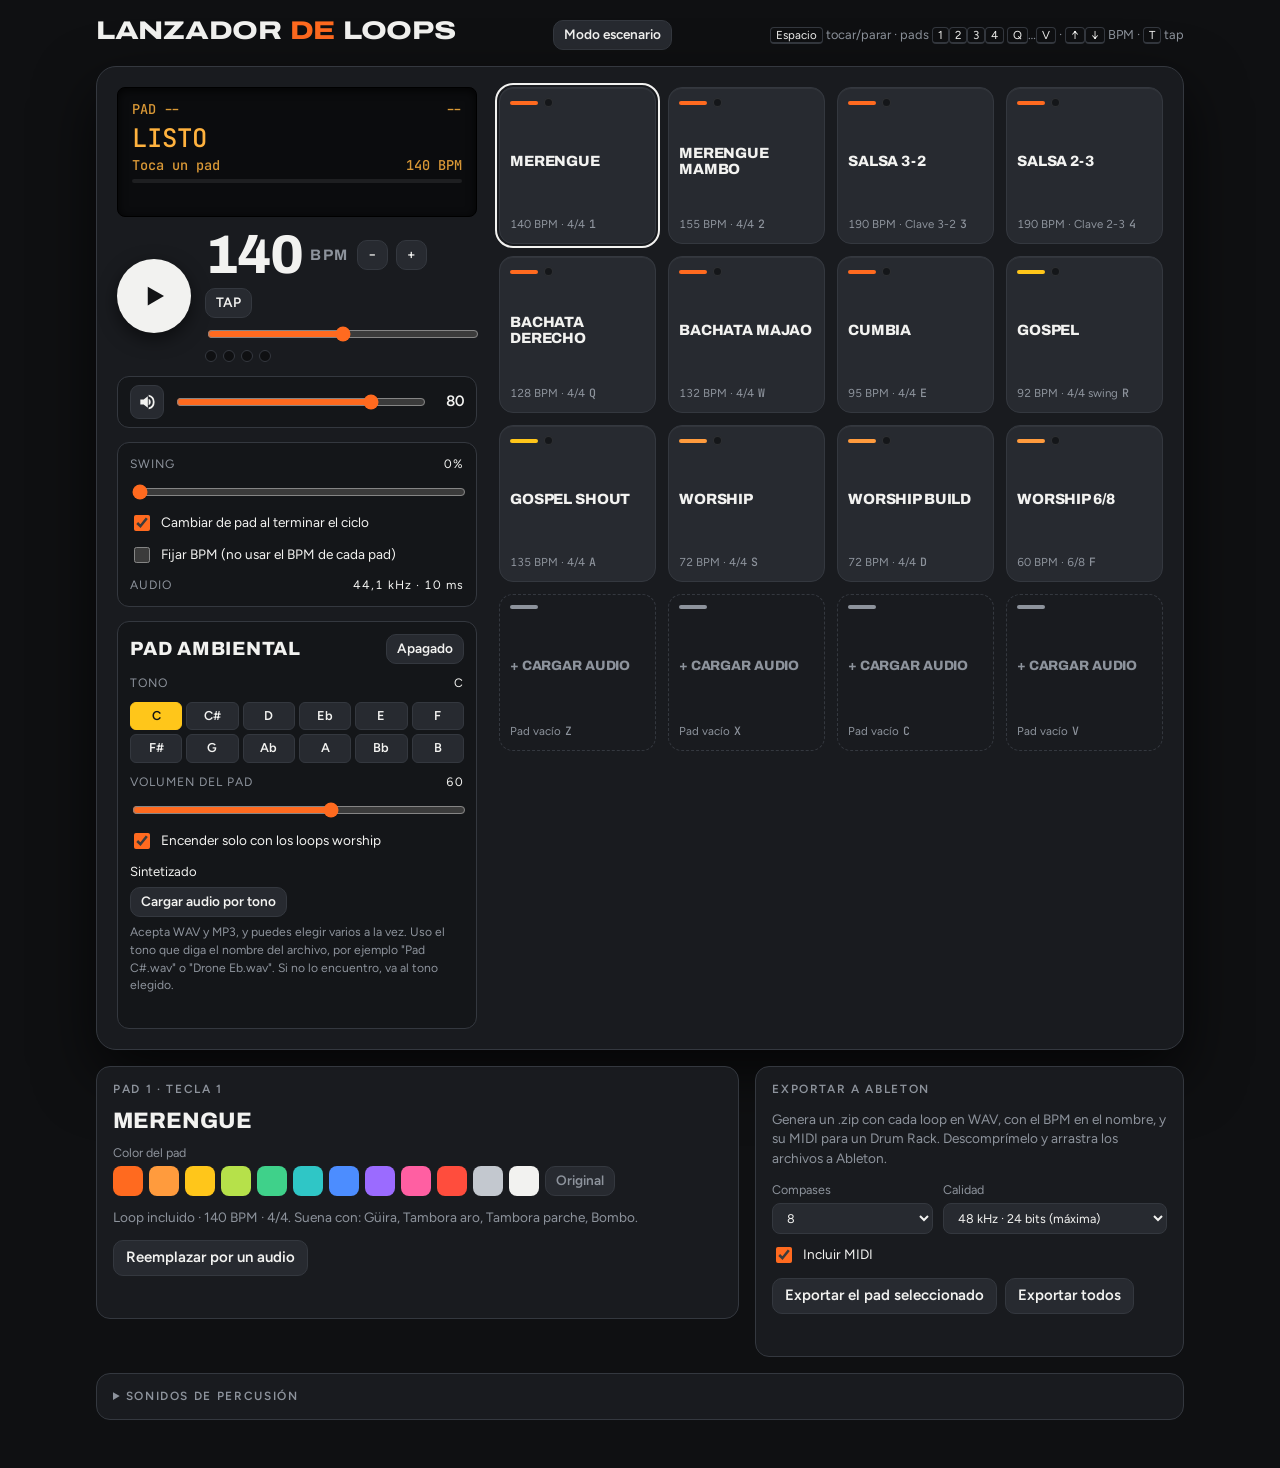
==== index.html @ c4493532 "Publicar: soporte de MP3 Co-Authored-By: Claude Opus 5.5 (1M context) <noreply@anthropic.com> Claude" ====
<!doctype html>
<html lang="es">
<head>
<meta charset="utf-8">
<meta name="viewport" content="width=device-width,initial-scale=1,viewport-fit=cover">
<meta name="theme-color" content="#0f1012">
<meta name="description" content="Lanza loops de percusión en vivo: merengue, salsa, bachata, cumbia, gospel y worship.">
<meta name="apple-mobile-web-app-capable" content="yes">
<meta name="mobile-web-app-capable" content="yes">
<meta name="apple-mobile-web-app-status-bar-style" content="black-translucent">
<meta name="apple-mobile-web-app-title" content="Loops">
<link rel="manifest" href="manifest.webmanifest">
<link rel="icon" href="icons/icon-192.png">
<link rel="apple-touch-icon" href="icons/apple-touch-icon.png">
<style>:root{padding-top:env(safe-area-inset-top,0px);padding-bottom:env(safe-area-inset-bottom,0px)}body{margin:0}img{max-width:100%}[hidden]{display:none!important}</style>
<title>Lanzador de Loops</title>
<link rel="stylesheet" href="fonts/fonts.css">
<style>
/* Layout: un controlador tipo MIDI pad. Izquierda: pantalla, transporte y perillas. Derecha: 4x4 pads. Abajo: edición y sonidos. Tema oscuro deliberado (uso en tarima). */
:root {
  --bg: #0f1012;          /* grafito */
  --body: #191b1f;        /* chasis */
  --body-2: #1f2227;
  --pad: #272a30;
  --line: #34383f;
  --fg: #f2f2f0;
  --muted: #8d939c;
  --lcd: #ffb23e;         /* texto de la pantalla */
  --lcd-bg: #0b0c0e;
  --orange: #ff6a1f;      /* acento principal */
  --yellow: #ffc61a;
  --tropical: var(--orange);
  --gospel: var(--yellow);
  --worship: #ff9b3d;     /* naranja claro, entre ambos */
  --wav: #c3c8cf;         /* gris claro: tus archivos */
  --danger: #ff4d3d;
  --on: #121315;
  --display: "Archivo", "Arial Narrow", system-ui, sans-serif;
  --sans: "Figtree", "Segoe UI", system-ui, sans-serif;
  --mono: "JetBrains Mono", ui-monospace, Menlo, monospace;
  color-scheme: dark;
}
* { box-sizing: border-box; }
html, body { background: var(--bg); color: var(--fg); }
body { font-family: var(--sans); font-size: 15px; line-height: 1.45; }
.wrap { max-width: 1120px; margin: 0 auto; padding-inline: 16px; padding-block: 18px 48px; display: grid; gap: 16px; }
button, input, select { font: inherit; color: inherit; }
button { cursor: pointer; }
:focus-visible { outline: 2px solid var(--fg); outline-offset: 2px; }

header.top { display: flex; align-items: baseline; justify-content: space-between; flex-wrap: wrap; gap: 8px; }
header.top h1 { font-family: var(--display); font-weight: 800; font-stretch: 125%; font-size: 1.6rem; letter-spacing: -.01em; text-transform: uppercase; margin: 0; line-height: 1; }
header.top h1 span { color: var(--orange); }
.hint { color: var(--muted); font-size: .8rem; }
kbd { font-family: var(--sans); font-size: .72rem; border: 1px solid var(--line); border-bottom-width: 2px; border-radius: 4px; padding: 0 5px; color: var(--fg); }

/* Chasis */
.device { display: grid; grid-template-columns: minmax(0, 360px) minmax(0, 1fr); gap: 22px; background: var(--body); border: 1px solid var(--line); border-radius: 20px; padding: 20px; box-shadow: 0 24px 60px #000a; }
.side { display: grid; gap: 14px; align-content: start; min-width: 0; }

.lcd { background: var(--lcd-bg); border: 1px solid #000; border-radius: 8px; padding: 12px 14px; font-family: var(--mono); color: var(--lcd); box-shadow: inset 0 2px 10px #000c; display: grid; gap: 4px; }
.lcd .row { display: flex; justify-content: space-between; gap: 8px; font-size: .85rem; opacity: .85; }
.lcd .big { font-size: 1.6rem; line-height: 1.1; text-transform: uppercase; white-space: nowrap; overflow: hidden; text-overflow: ellipsis; }
.lcd .next { min-height: 1.2em; color: var(--yellow); font-size: .85rem; }
.lcd .bar { height: 4px; background: #ffffff14; border-radius: 2px; overflow: hidden; }
.lcd .bar i { display: block; height: 100%; width: 0; background: var(--lcd); }

.transport { display: grid; grid-template-columns: auto 1fr; gap: 14px; align-items: center; }
.play { width: 74px; height: 74px; border-radius: 50%; border: 0; background: var(--fg); color: var(--on); display: grid; place-items: center; box-shadow: 0 6px 18px #0008; }
.play:active { transform: translateY(2px); box-shadow: 0 2px 0 #0007; }
.play svg { width: 30px; height: 30px; }
.play.on { background: var(--orange); color: var(--on); }
.tempo { display: grid; gap: 6px; min-width: 0; }
.bpm-row { display: flex; align-items: center; gap: 8px; flex-wrap: wrap; }
.bpm-val { font-family: var(--display); font-weight: 800; font-stretch: 100%; letter-spacing: -.03em; font-size: 3.4rem; line-height: .9; font-variant-numeric: tabular-nums; min-width: 2.6ch; }
.bpm-unit { font-family: var(--display); font-weight: 600; font-size: .95rem; color: var(--muted); letter-spacing: .1em; }
.btn { background: var(--pad); border: 1px solid var(--line); border-radius: 10px; padding: 6px 12px; font-weight: 600; min-height: 36px; }
.btn:hover { border-color: var(--muted); }
.btn:active { transform: translateY(1px); box-shadow: none; }
.btn.small { min-height: 30px; padding: 3px 10px; font-size: .85rem; }
.btn.lit { background: var(--fg); color: var(--on); border-color: var(--fg); }
input[type=range] { width: 100%; accent-color: var(--orange); }
.beats { display: flex; gap: 6px; }
.beat { width: 12px; height: 12px; border-radius: 50%; background: #0006; border: 1px solid var(--line); }
.beat.lit { background: var(--lcd); border-color: var(--lcd); }
.beat.lit.one { background: var(--yellow); border-color: var(--yellow); }

.knobs { display: grid; gap: 10px; background: #0003; border: 1px solid var(--line); border-radius: 12px; padding: 12px; }
.knobs .lbl, .knobs label.sl { font-size: .76rem; color: var(--muted); display: flex; justify-content: space-between; gap: 8px; text-transform: uppercase; letter-spacing: .08em; }
.knobs output { color: var(--fg); font-variant-numeric: tabular-nums; text-transform: none; }
.check { display: flex; align-items: center; gap: 8px; font-size: .85rem; }
.check input { accent-color: var(--orange); width: 16px; height: 16px; flex: none; }
.keys { display: grid; grid-template-columns: repeat(6, 1fr); gap: 4px; }
.keys button { background: var(--pad); border: 1px solid var(--line); border-radius: 6px; padding: 4px 0; font-size: .8rem; font-weight: 600; }
.keys button.has { box-shadow: inset 0 -3px 0 var(--orange); }
.amb-src { display: grid; gap: 6px; font-size: .82rem; }
.amb-src .note { margin: 0; color: var(--muted); font-size: .76rem; }
.keys button.sel { background: var(--yellow); color: var(--on); border-color: var(--yellow); }
.amb-head { display: flex; justify-content: space-between; align-items: center; gap: 8px; }
.amb-head .t { font-family: var(--display); font-weight: 800; font-size: 1.2rem; text-transform: uppercase; letter-spacing: .04em; }
#ambBtn.lit { background: var(--worship); border-color: var(--worship); color: var(--on); }

/* Pads */
.padgrid { display: grid; grid-template-columns: repeat(4, minmax(0, 1fr)); gap: 12px; align-content: start; }
.pad { --c: var(--muted); aspect-ratio: 1; max-width: 100%; border-radius: 14px; border: 1px solid var(--line); background: var(--pad); box-shadow: inset 0 1px 0 #ffffff0d; text-align: left; padding: 10px; display: flex; flex-direction: column; justify-content: space-between; position: relative; transition: background .08s, box-shadow .08s; min-width: 0; touch-action: manipulation; user-select: none; -webkit-user-select: none; }
.pad:active { transform: scale(.97); }
.pad { container-type: inline-size; }
.pad .strip { width: 28px; height: 4px; border-radius: 2px; background: var(--c); }
.pad .nm { font-family: var(--display); font-weight: 800; font-stretch: 100%; letter-spacing: -.01em; font-size: clamp(.66rem, 11cqi, 1.2rem); line-height: 1.05; text-transform: uppercase; overflow-wrap: normal; hyphens: none; }
.pad .meta { font-size: .72rem; color: var(--muted); display: flex; justify-content: space-between; gap: 4px; font-variant-numeric: tabular-nums; }
.pad .kb { font-family: var(--mono); }
.pad.tropical { --c: var(--tropical); } .pad.gospel { --c: var(--gospel); } .pad.worship { --c: var(--worship); } .pad.wav { --c: var(--wav); }
.pad.empty { background: transparent; border: 1px dashed var(--line); box-shadow: none; }
.pad.empty .nm { color: var(--muted); font-size: clamp(.62rem, 10cqi, .95rem); }
.pad.sel { outline: 2px solid var(--fg); outline-offset: 2px; }
.pad .top { display: flex; justify-content: space-between; align-items: center; gap: 6px; }
.pad .led { width: 9px; height: 9px; border-radius: 50%; background: #0007; box-shadow: inset 0 0 0 1px #ffffff1a; flex: none; }
.pad.active { background: radial-gradient(120% 120% at 30% 20%, color-mix(in srgb, var(--c) 70%, #fff) 0%, var(--c) 55%);
  border-color: color-mix(in srgb, var(--c) 60%, #fff); color: var(--on);
  box-shadow: 0 0 0 2px var(--c), 0 0 26px 4px color-mix(in srgb, var(--c) 85%, transparent), 0 0 70px 14px color-mix(in srgb, var(--c) 45%, transparent);
  z-index: 1; }
.pad.active .led { width: auto; height: auto; padding: 1px 6px; border-radius: 6px; background: var(--on); box-shadow: none; color: #fff; font-family: var(--mono); font-size: .62rem; letter-spacing: .08em; }
.pad.active .led::before { content: "ON"; }
.pad.active.hit { filter: brightness(1.18); box-shadow: 0 0 0 3px #fff8, 0 0 34px 8px var(--c), 0 0 90px 22px color-mix(in srgb, var(--c) 55%, transparent); }
.padgrid.playing .pad:not(.active):not(.empty) { filter: saturate(.6) brightness(.78); }
.volume { display: grid; grid-template-columns: auto 1fr 3ch; gap: 10px; align-items: center; background: #0003; border: 1px solid var(--line); border-radius: 12px; padding: 8px 12px; }
.volume output { font-variant-numeric: tabular-nums; text-align: right; color: var(--fg); font-weight: 600; }
.vol-ico { width: 34px; height: 34px; border-radius: 9px; border: 1px solid var(--line); background: var(--pad); display: grid; place-items: center; padding: 0; }
.vol-ico svg { width: 20px; height: 20px; }
.vol-ico.muted { background: var(--danger); border-color: var(--danger); color: var(--on); }
.pad.active .meta { color: #0009; }
.pad.active .strip { background: var(--on); opacity: .5; }
@media (prefers-reduced-motion: reduce) { .pad.active.hit { filter: none; } }
.pad.queued { animation: q .4s steps(2) infinite; }
@keyframes q { 50% { background: color-mix(in srgb, var(--c) 45%, var(--pad)); } }
@media (prefers-reduced-motion: reduce) { .pad.queued { animation: none; background: color-mix(in srgb, var(--c) 45%, var(--pad)); } }
.legend { display: flex; gap: 14px; flex-wrap: wrap; font-size: .76rem; color: var(--muted); grid-column: 1 / -1; }
.legend i { display: inline-block; width: 9px; height: 9px; border-radius: 2px; margin-right: 6px; vertical-align: 0; }

/* Paneles inferiores */
.lower { display: grid; grid-template-columns: minmax(0, 1.5fr) minmax(0, 1fr); gap: 16px; align-items: start; }
.panel { background: var(--body); border: 1px solid var(--line); border-radius: 14px; padding: 14px 16px; display: grid; gap: 12px; min-width: 0; }
.panel h2 { font-size: .74rem; text-transform: uppercase; letter-spacing: .14em; color: var(--muted); margin: 0; font-weight: 600; }
.panel h3 { font-family: var(--display); font-weight: 800; font-size: 1.4rem; text-transform: uppercase; margin: 0; line-height: 1; }
.panel p { margin: 0; color: var(--muted); font-size: .85rem; max-width: 62ch; }
.row-btns { display: flex; gap: 8px; flex-wrap: wrap; align-items: center; }
.field { display: grid; gap: 4px; font-size: .78rem; color: var(--muted); }
.field input { background: var(--pad); border: 1px solid var(--line); border-radius: 8px; padding: 6px 10px; width: 100%; color: var(--fg); }
.fields { display: grid; grid-template-columns: 2fr 1fr; gap: 10px; }
.scroll { overflow-x: auto; }
table.grid { border-collapse: separate; border-spacing: 3px; }
table.grid th { font-weight: 500; font-size: .8rem; text-align: left; padding-right: 10px; white-space: nowrap; color: var(--muted); position: sticky; left: 0; background: var(--body); z-index: 1; }
table.grid td { padding: 0; }
.cell { width: 24px; height: 24px; border-radius: 5px; background: var(--pad); border: 1px solid transparent; display: block; padding: 0; }
.cell.b1 { background: #30343a; }
.cell.x { background: var(--c, var(--tropical)); opacity: .55; }
.cell.X { background: var(--c, var(--tropical)); }
td.ph .cell { border-color: var(--fg); }
.kit { display: grid; gap: 6px; }
.kit-row { display: grid; grid-template-columns: minmax(0, 1fr) auto; gap: 8px; align-items: center; padding: 6px 0; border-bottom: 1px solid #ffffff0d; }
.kit-row .n { font-weight: 600; font-size: .9rem; }
.kit-row .s { font-size: .76rem; color: var(--muted); overflow: hidden; text-overflow: ellipsis; white-space: nowrap; }
.kit-row .s.loaded { color: var(--wav); }
.field select { background: var(--pad); border: 1px solid var(--line); border-radius: 8px; padding: 6px 10px; width: 100%; color: var(--fg); }
.kitbox { grid-column: 1 / -1; }
.kitbox summary { cursor: pointer; font-size: .74rem; text-transform: uppercase; letter-spacing: .14em; color: var(--muted); font-weight: 600; }
.kitbox[open] summary { margin-bottom: 4px; }
body.stage .lower, body.stage .settings, body.stage .hint { display: none; }
body.stage .pad.empty { visibility: hidden; }
#stageBtn.lit { background: var(--orange); border-color: var(--orange); color: var(--on); }
.swatches { display: flex; flex-wrap: wrap; gap: 6px; align-items: center; }
.sw { width: 30px; height: 30px; border-radius: 8px; border: 2px solid transparent; background: var(--s); padding: 0; }
.sw.on { border-color: var(--fg); box-shadow: 0 0 0 2px var(--bg) inset; }
.msg { font-size: .82rem; color: var(--wav); min-height: 1.2em; }
.msg.err { color: var(--danger); }

@media (max-width: 860px) {
  .device { grid-template-columns: 1fr; padding: 14px; }
  .side { display: contents; }
  .lcd { order: 1; } .transport { order: 2; } .padgrid { order: 3; } .volume { order: 4; } .knobs { order: 5; }
  .lower { grid-template-columns: 1fr; }
}
@media (max-width: 480px) {
  .hint { display: none; }
  .padgrid { gap: 8px; }
  .pad { padding: 7px; border-radius: 10px; }
  .pad .meta .kb, .pad .meta .mt { display: none; }
  .fields { grid-template-columns: 1fr; }
}
</style>
</head>
<body>
<div class="wrap">
  <header class="top">
    <h1>Lanzador <span>de</span> Loops</h1>
    <button class="btn small" id="stageBtn">Modo escenario</button>
    <div class="hint"><kbd>Espacio</kbd> tocar/parar · pads <kbd>1</kbd><kbd>2</kbd><kbd>3</kbd><kbd>4</kbd> <kbd>Q</kbd>…<kbd>V</kbd> · <kbd>↑</kbd><kbd>↓</kbd> BPM · <kbd>T</kbd> tap</div>
  </header>

  <section class="device" aria-label="Controlador">
    <div class="side">
      <div class="lcd" aria-live="polite">
        <div class="row"><span id="lcdPad">PAD --</span><span id="lcdMeter">--</span></div>
        <div class="big" id="lcdName">Listo</div>
        <div class="row"><span id="lcdPos">Toca un pad</span><span id="lcdBpm">--- BPM</span></div>
        <div class="bar"><i id="lcdBar"></i></div>
        <div class="next" id="lcdNext"></div>
      </div>

      <div class="transport">
        <button class="play" id="play" aria-label="Tocar"><svg id="playIcon" viewBox="0 0 24 24" fill="currentColor"><path d="M7 4.5v15l13-7.5z"/></svg></button>
        <div class="tempo">
          <div class="bpm-row">
            <div class="bpm-val" id="bpmVal">140</div>
            <div class="bpm-unit">BPM</div>
            <button class="btn small" id="bpmDown" aria-label="Bajar BPM">−</button>
            <button class="btn small" id="bpmUp" aria-label="Subir BPM">+</button>
            <button class="btn small" id="tap">TAP</button>
          </div>
          <input type="range" id="bpm" min="40" max="240" value="140" aria-label="BPM">
          <div class="beats" id="beats"></div>
        </div>
      </div>

      <div class="volume">
        <button class="vol-ico" id="mute" aria-label="Silenciar"><svg viewBox="0 0 24 24" fill="currentColor"><path id="muteIcon" d="M4 9v6h4l5 4V5L8 9H4zm12.5 3a4.5 4.5 0 0 0-2.5-4v8a4.5 4.5 0 0 0 2.5-4zM14 3.2v2.1a7 7 0 0 1 0 13.4v2.1a9 9 0 0 0 0-17.6z"/></svg></button>
        <input type="range" id="vol" min="0" max="100" value="80" aria-label="Volumen general">
        <output id="volOut">80</output>
      </div>

      <div class="knobs settings">
        <label class="sl" for="swing"><span>Swing</span><output id="swingOut">0%</output></label>
        <input type="range" id="swing" min="50" max="75" value="50">
        <label class="check"><input type="checkbox" id="quantize" checked> Cambiar de pad al terminar el ciclo</label>
        <label class="check"><input type="checkbox" id="lockBpm"> Fijar BPM (no usar el BPM de cada pad)</label>
        <div class="lbl"><span>Audio</span><output id="audioInfo">--</output></div>
      </div>

      <div class="knobs">
        <div class="amb-head"><span class="t">Pad ambiental</span><button class="btn small" id="ambBtn">Apagado</button></div>
        <div class="lbl"><span>Tono</span><output id="keyOut">C</output></div>
        <div class="keys" id="keys"></div>
        <label class="sl" for="ambVol"><span>Volumen del pad</span><output id="ambVolOut">60</output></label>
        <input type="range" id="ambVol" min="0" max="100" value="60">
        <label class="check"><input type="checkbox" id="ambAuto" checked> Encender solo con los loops worship</label>
        <div class="amb-src settings"><span id="ambSrc">Sintetizado</span>
          <div class="row-btns"><button class="btn small" id="ambLoad">Cargar audio por tono</button><button class="btn small" id="ambClear" hidden>Quitar audio de este tono</button></div>
          <p class="note">Acepta WAV y MP3, y puedes elegir varios a la vez. Uso el tono que diga el nombre del archivo, por ejemplo "Pad C#.wav" o "Drone Eb.wav". Si no lo encuentro, va al tono elegido.</p>
          <div class="msg" id="ambMsg"></div></div>
      </div>
    </div>

    <div class="padgrid" id="pads">
    </div>
  </section>

  <section class="lower">
    <div class="panel" id="editPanel" aria-live="polite"></div>
    <div class="panel">
      <h2>Exportar a Ableton</h2>
      <p>Genera un .zip con cada loop en WAV, con el BPM en el nombre, y su MIDI para un Drum Rack. Descomprímelo y arrastra los archivos a Ableton.</p>
      <div class="fields" style="grid-template-columns: 1fr 1.4fr">
        <label class="field">Compases<select id="xBars"><option>4</option><option selected>8</option><option>16</option></select></label>
        <label class="field">Calidad<select id="xQuality"><option value="hi">48 kHz · 24 bits (máxima)</option><option value="cd">44,1 kHz · 16 bits (CD)</option></select></label>
        <label class="check"><input type="checkbox" id="xMidi" checked> Incluir MIDI</label>
      </div>
      <div class="row-btns"><button class="btn" id="xOne">Exportar el pad seleccionado</button><button class="btn" id="xAll">Exportar todos</button></div>
      <div class="msg" id="xMsg"></div>
    </div>
    <details class="panel kitbox">
      <summary>Sonidos de percusión</summary>
      <p>Cambia cualquier instrumento sintetizado por tu propio golpe en WAV o MP3. Los loops lo usan al instante y conservan el tempo sin cambiar el tono.</p>
      <div class="kit" id="kit"></div>
    </details>
  </section>
  <input type="file" id="padFile" accept=".wav,.mp3,audio/wav,audio/x-wav,audio/mpeg,audio/mp3,audio/*" hidden>
  <input type="file" id="ambFile" accept=".wav,.mp3,audio/wav,audio/x-wav,audio/mpeg,audio/mp3,audio/*" multiple hidden>
  <input type="file" id="kitFile" accept=".wav,.mp3,audio/wav,audio/x-wav,audio/mpeg,audio/mp3,audio/*" hidden>
</div>

<script>
(() => {
// Notación de patrones: '.' silencio, 'x' golpe suave, 'X' golpe fuerte (en güira/guacharaca 'X' es raspado largo).
// div = pasos por pulso (4 = semicorcheas, 2 = corcheas, 3 = corcheas en 6/8).
const BUILTIN = [
  { name:'Merengue', fam:'tropical', bpm:140, div:4, meter:'4/4',
    tracks:{ guira:'X.xxX.xxX.xxX.xx', tamboraRim:'x.xx..x.x.xx..x.', tamboraLow:'......X.......XX', kick:'X...x...X...x...' } },
  { name:'Merengue Mambo', fam:'tropical', bpm:155, div:4, meter:'4/4',
    tracks:{ guira:'X.xxX.xxX.xxXxxx', campana:'X.x.X.x.X.x.X.x.', tamboraRim:'x.xxx.x.x.xxx.x.', tamboraLow:'..X...X...X...XX', kick:'X...X...X...X...' } },
  { name:'Salsa 3-2', fam:'tropical', bpm:190, div:2, meter:'Clave 3-2',
    tracks:{ clave:'X..X..X...X.X...', campana:'X.x.X.x.X.x.X.x.', congaHeel:'x...x...x...x...', congaSlap:'..X.......X.....', congaOpen:'......XX......XX' } },
  { name:'Salsa 2-3', fam:'tropical', bpm:190, div:2, meter:'Clave 2-3',
    tracks:{ clave:'..X.X...X..X..X.', campana:'X.x.X.x.X.x.X.x.', congaHeel:'x...x...x...x...', congaSlap:'..X.......X.....', congaOpen:'......XX......XX' } },
  { name:'Bachata Derecho', fam:'tropical', bpm:128, div:4, meter:'4/4',
    tracks:{ guira:'X.x.X.x.X.xxX.x.', bongoHi:'X.x.x.x.X.x.x.x.', bongoLo:'......x.......x.', congaOpen:'............X...' } },
  { name:'Bachata Majao', fam:'tropical', bpm:132, div:4, meter:'4/4',
    tracks:{ guira:'X.xxX.xxX.xxX.xx', bongoHi:'X.xxx.x.X.xxx.x.', bongoLo:'..x...x...x...x.', congaOpen:'......X.....X.X.', kick:'X.......X.......' } },
  { name:'Cumbia', fam:'tropical', bpm:95, div:4, meter:'4/4',
    tracks:{ guiro:'X.xxX.xxX.xxX.xx', congaOpen:'..X...X...X...X.', congaSlap:'....X.......X...', rim:'....X.......X...', kick:'X.......X.......' } },
  { name:'Gospel', fam:'gospel', bpm:92, div:4, meter:'4/4 swing', swing:58,
    tracks:{ kick:'X......X.X......', snare:'....X..x....X..x', hat:'XxxxXxxxXxxxXx.x', hatOpen:'..............x.' } },
  { name:'Gospel Shout', fam:'gospel', bpm:135, div:4, meter:'4/4',
    tracks:{ kick:'X...X...X...X...', snare:'..X...X...X...X.', hat:'XxxxXxxxXxxxXxxx', hatOpen:'..............X.' } },
  { name:'Worship', fam:'worship', bpm:72, div:4, meter:'4/4', amb:true,
    tracks:{ kick:'X.........X.....', snare:'....X.......X...', hat:'x.x.x.x.x.x.x.x.' } },
  { name:'Worship Build', fam:'worship', bpm:72, div:4, meter:'4/4', amb:true,
    tracks:{ kick:'X...X...X...X...', snare:'....X.......X...', hat:'XxxxXxxxXxxxXxxx', tom:'..........x.x.X.' } },
  { name:'Worship 6/8', fam:'worship', bpm:60, div:3, meter:'6/8', amb:true,
    tracks:{ kick:'X....xX.....', snare:'...X.....X..', hat:'XxxXxxXxxXxx' } },
  null, null, null, null,
];
const PAD_KEYS = ['1','2','3','4','Q','W','E','R','A','S','D','F','Z','X','C','V'];
const KEY_NAMES = ['C','C#','D','Eb','E','F','F#','G','Ab','A','Bb','B'];
const LABELS = { kick:'Bombo', snare:'Redoblante', hat:'Hi-hat', hatOpen:'Hi-hat abierto', tom:'Tom de piso', clave:'Clave', campana:'Campana',
  congaOpen:'Conga abierta', congaSlap:'Conga slap', congaHeel:'Conga talón', bongoHi:'Bongó agudo', bongoLo:'Bongó grave',
  tamboraLow:'Tambora parche', tamboraRim:'Tambora aro', guira:'Güira', guiro:'Guacharaca', rim:'Timbal' };
const clone = o => JSON.parse(JSON.stringify(o));

// ---------- Estado ----------
const pads = BUILTIN.map(p => p && clone(p));
const st = { bpm:140, key:0, swing:50, quantize:true, lockBpm:false, vol:80, ambVol:60, ambAuto:true, sel:0, stage:false, colors:{}, quality:'hi' };
const LS = 'lanzador.v2';
try {
  const s = JSON.parse(localStorage.getItem(LS) || '{}');
  for (const k of ['key','quantize','lockBpm','vol','ambVol','ambAuto','sel','stage','colors','quality']) if (k in s) st[k] = s[k];
  if (s.edits) for (const [i, tr] of Object.entries(s.edits)) if (pads[i] && !pads[i].wav) pads[i].tracks = tr;
} catch (e) {}
function save(){
  try {
    const edits = {};
    pads.forEach((p, i) => { if (p && !p.wav && BUILTIN[i] && JSON.stringify(p.tracks) !== JSON.stringify(BUILTIN[i].tracks)) edits[i] = p.tracks; });
    localStorage.setItem(LS, JSON.stringify({ key:st.key, quantize:st.quantize, lockBpm:st.lockBpm, vol:st.vol, ambVol:st.ambVol, ambAuto:st.ambAuto, sel:st.sel, stage:st.stage, colors:st.colors, quality:st.quality, edits }));
  } catch (e) {}
}

// ---------- WAV guardados (IndexedDB, solo en este navegador) ----------
const idb = {
  db: null,
  open(){ return new Promise((res) => { try { const r = indexedDB.open('lanzador-wav', 1);
    r.onupgradeneeded = () => r.result.createObjectStore('f');
    r.onsuccess = () => { this.db = r.result; res(true); }; r.onerror = () => res(false); } catch (e) { res(false); } }); },
  tx(mode){ return this.db.transaction('f', mode).objectStore('f'); },
  put(k, v){ return new Promise(res => { try { const q = this.tx('readwrite').put(v, k); q.onsuccess = () => res(true); q.onerror = () => res(false); } catch (e) { res(false); } }); },
  del(k){ return new Promise(res => { try { const q = this.tx('readwrite').delete(k); q.onsuccess = q.onerror = () => res(); } catch (e) { res(); } }); },
  all(){ return new Promise(res => { try { const out = []; const q = this.tx('readonly').openCursor();
    q.onsuccess = () => { const c = q.result; if (c) { out.push([c.key, c.value]); c.continue(); } else res(out); }; q.onerror = () => res(out); } catch (e) { res([]); } }); },
};

// ---------- Audio ----------
// Frecuencia nativa del dispositivo (sin remuestreo) y limitador transparente solo como protección contra saturación.
let ctx = new (window.AudioContext || window.webkitAudioContext)({ latencyHint: 'interactive' });
const comp = ctx.createDynamicsCompressor();
comp.threshold.value = -1; comp.knee.value = 0; comp.ratio.value = 20; comp.attack.value = .002; comp.release.value = .15;
const master = ctx.createGain(); master.connect(comp); comp.connect(ctx.destination);
let buses = { perc: ctx.createGain(), wav: ctx.createGain(), amb: ctx.createGain() };
for (const b of Object.values(buses)) b.connect(master);
const noiseBuf = ctx.createBuffer(1, ctx.sampleRate, ctx.sampleRate);
{ const d = noiseBuf.getChannelData(0); for (let i = 0; i < d.length; i++) d[i] = Math.random() * 2 - 1; }
const kit = {};   // muestras WAV por instrumento: { name: { buffer, file } }

function gainEnv(t, v, decay, attack = .002){
  const g = ctx.createGain();
  g.gain.setValueAtTime(.0001, t);
  g.gain.exponentialRampToValueAtTime(Math.max(v, .0002), t + attack);
  g.gain.exponentialRampToValueAtTime(.0001, t + attack + decay);
  return g;
}
function tone(t, v, f0, f1, decay, type = 'sine', glide = .03){
  const o = ctx.createOscillator(); o.type = type;
  o.frequency.setValueAtTime(f0, t);
  if (f1 !== f0) o.frequency.exponentialRampToValueAtTime(f1, t + glide);
  const g = gainEnv(t, v, decay); o.connect(g); g.connect(buses.perc);
  o.start(t); o.stop(t + decay + .05);
}
function noise(t, v, ftype, freq, q, decay, attack = .002){
  const s = ctx.createBufferSource(); s.buffer = noiseBuf; s.playbackRate.value = .9 + Math.random() * .2;
  const f = ctx.createBiquadFilter(); f.type = ftype; f.frequency.value = freq; f.Q.value = q;
  const g = gainEnv(t, v, decay, attack); s.connect(f); f.connect(g); g.connect(buses.perc);
  s.start(t, Math.random() * .5); s.stop(t + attack + decay + .05);
}
const DRUMS = {
  kick:(t,v)=>tone(t, v*1.1, 150, 45, .38, 'sine', .12),
  snare:(t,v)=>{ noise(t, v*.55, 'highpass', 1300, .7, .17); tone(t, v*.45, 200, 170, .09, 'triangle'); },
  hat:(t,v)=>noise(t, v*.28, 'highpass', 7500, .8, .045),
  hatOpen:(t,v)=>noise(t, v*.24, 'highpass', 7000, .8, .3),
  tom:(t,v)=>tone(t, v*.8, 130, 85, .4, 'sine', .15),
  clave:(t,v)=>{ tone(t, v*.55, 2500, 2450, .055); tone(t, v*.2, 1250, 1240, .03); },
  campana:(t,v)=>{
    const f = ctx.createBiquadFilter(); f.type = 'bandpass'; f.frequency.value = 1100; f.Q.value = 1.2;
    const g = gainEnv(t, v*.32, .28); f.connect(g); g.connect(buses.perc);
    for (const hz of [562, 845]) { const o = ctx.createOscillator(); o.type = 'square'; o.frequency.value = hz; o.connect(f); o.start(t); o.stop(t + .35); }
  },
  congaOpen:(t,v)=>tone(t, v*.7, 380, 315, .3),
  congaHeel:(t,v)=>tone(t, v*.35, 230, 210, .07),
  congaSlap:(t,v)=>{ noise(t, v*.5, 'bandpass', 1900, 1.2, .06); tone(t, v*.35, 450, 400, .045); },
  bongoHi:(t,v)=>tone(t, v*.5, 820, 720, .1),
  bongoLo:(t,v)=>tone(t, v*.55, 540, 470, .15),
  tamboraLow:(t,v)=>tone(t, v*.85, 150, 95, .28, 'sine', .05),
  tamboraRim:(t,v)=>{ noise(t, v*.5, 'bandpass', 3400, 2, .03); tone(t, v*.25, 950, 900, .025, 'triangle'); },
  rim:(t,v)=>{ noise(t, v*.45, 'bandpass', 2600, 2, .04); tone(t, v*.3, 1700, 1650, .025); },
  guira:(t,v,long)=>noise(t, v*(long ? .32 : .22), 'bandpass', 6800, .9, long ? .13 : .035, long ? .02 : .002),
  guiro:(t,v,long)=>{ const n = long ? 7 : 3; for (let i = 0; i < n; i++) noise(t + i*.011, v*.3, 'bandpass', 3600, 2.5, .009); },
};
function hit(name, t, v, long){
  const s = kit[name];
  if (!s) return DRUMS[name](t, v, long);
  const src = ctx.createBufferSource(); src.buffer = s.buffer;
  const g = ctx.createGain(); g.gain.value = v; src.connect(g); g.connect(buses.perc); src.start(t, s.ls || 0);
}

// Pad ambiental: drone en el tono (raíz, quinta, octava, novena) con filtro que respira.
let amb = null, ambOn = false, ambAutoOn = false;
const ambWav = {};   // tono (0-11) -> { buffer, file }: drones propios exportados desde Ableton
function ambStart(){
  const t = ctx.currentTime, root = 48 + st.key, w = ambWav[st.key];
  if (w) {   // WAV propio: en loop, sin seguir el BPM y con entrada suave
    const out = ctx.createGain(); out.gain.setValueAtTime(.0001, t); out.gain.linearRampToValueAtTime(.9, t + 2.5);
    const src = ctx.createBufferSource(); src.buffer = w.buffer; src.loop = true; src.loopStart = w.ls || 0; src.loopEnd = w.le ?? w.buffer.duration;
    src.connect(out); out.connect(buses.amb); src.start(t, w.ls || 0);
    amb = { out, oscs: [src] };
    return;
  }
  const out = ctx.createGain(); out.gain.setValueAtTime(.0001, t); out.gain.linearRampToValueAtTime(.16, t + 2.5);
  const f = ctx.createBiquadFilter(); f.type = 'lowpass'; f.frequency.value = 900; f.Q.value = .6;
  const lfo = ctx.createOscillator(); lfo.frequency.value = .07; const lg = ctx.createGain(); lg.gain.value = 350;
  lfo.connect(lg); lg.connect(f.frequency); lfo.start(t);
  f.connect(out); out.connect(buses.amb);
  const oscs = [lfo];
  for (const [semi, lvl] of [[0,1],[7,.7],[12,.8],[19,.45],[26,.3]]) {
    for (const det of [-8, 8]) {
      const o = ctx.createOscillator(); o.type = 'sawtooth'; o.frequency.value = 440 * Math.pow(2, (root + semi - 69) / 12); o.detune.value = det;
      const g = ctx.createGain(); g.gain.value = lvl * .5; o.connect(g); g.connect(f); o.start(t); oscs.push(o);
    }
  }
  amb = { out, oscs };
}
function ambStop(){
  if (!amb) return;
  const t = ctx.currentTime, a = amb; amb = null;
  a.out.gain.cancelScheduledValues(t); a.out.gain.setValueAtTime(a.out.gain.value, t); a.out.gain.linearRampToValueAtTime(.0001, t + 3);
  a.oscs.forEach(o => o.stop(t + 3.1));
}
function setAmb(on, auto = false){
  ambOn = on; ambAutoOn = on && auto;
  if (on && !amb) { ctx.resume(); ambStart(); }
  if (!on) ambStop();
  renderAmb();
}
let muted = false;
let pulseBeat = -1;
function pulse(beat){   // destello del pad encendido en cada tiempo
  if (beat === pulseBeat) return; pulseBeat = beat;
  const el = document.querySelector('.pad.active'); if (!el) return;
  el.classList.add('hit'); setTimeout(() => el.classList.remove('hit'), 110);
}
function applyLevels(){
  master.gain.value = muted ? 0 : Math.pow(st.vol / 100, 1.5) * .9;
  buses.amb.gain.value = Math.pow(st.ambVol / 100, 1.5);
}

// ---------- Secuenciador ----------
let playing = false, cur = null, pending = null, timer = null;
let nextTime = 0, step = 0, bar = 0;               // patrón
let wsrc = null, wT0 = 0, wPos0 = 0, wRate = 1, switchAt = null;   // loop WAV
const vq = [];  // cola visual de pasos
const lenOf = p => Object.values(p.tracks)[0].length;

function wavRateFor(p){ return p.follow === false ? 1 : st.bpm / p.bpm; }
function wavPos(t){ return wPos0 + (t - wT0) * wRate; }
function wavBoundary(){
  const now = ctx.currentTime, d = loopLen(pads[cur]);
  let rem = (d - (wavPos(now) % d)) / wRate;
  if (rem < .04) rem += d / wRate;
  return now + rem;
}
function stopWav(t){ if (wsrc) { try { wsrc.stop(t); } catch (e) {} wsrc = null; } }

function beginPad(i, t){
  cur = i; const p = pads[i];
  if (!st.lockBpm && p.follow !== false) setBpm(p.bpm, true);
  st.swing = p.wav ? 50 : (p.swing || 50); $('swing').value = st.swing; showSwing();
  if (p.wav) {
    wsrc = ctx.createBufferSource(); wsrc.buffer = p.buffer; wsrc.loop = true; wsrc.loopStart = p.ls || 0; wsrc.loopEnd = p.le ?? p.buffer.duration;
    wRate = wavRateFor(p); wsrc.playbackRate.value = wRate;
    wsrc.connect(buses.wav); wsrc.start(t, p.ls || 0); wT0 = t; wPos0 = 0; switchAt = null;
  } else { nextTime = t; step = 0; bar = 0; }
  if (st.ambAuto) {
    if (p.amb && !ambOn) setAmb(true, true);
    else if (!p.amb && ambAutoOn) setAmb(false);
  }
  vq.length = 0;
  renderPads(); renderLcd(); renderBeats();
}
function scheduler(){
  const horizon = ctx.currentTime + .12;
  let guard = 0;
  while (playing && guard++ < 64) {
    const p = pads[cur];
    if (p.wav) {
      if (pending !== null && switchAt === null) switchAt = wavBoundary();
      if (switchAt !== null && switchAt < horizon) {
        const t = switchAt, n = pending; switchAt = null; pending = null; stopWav(t); beginPad(n, t); continue;
      }
      return;
    }
    if (nextTime >= horizon) return;
    const sd = 60 / st.bpm / p.div;
    const off = (p.div === 2 || p.div === 4) && step % 2 ? (st.swing - 50) / 50 * sd : 0;
    for (const [name, pat] of Object.entries(p.tracks)) {
      const c = pat[step]; if (c === 'x' || c === 'X') hit(name, nextTime + off, c === 'X' ? 1 : .55, c === 'X');
    }
    vq.push({ step, bar, time: nextTime + off, pad: cur });
    nextTime += sd; step++;
    if (step >= lenOf(p)) {
      step = 0; bar++;
      if (pending !== null) { const n = pending; pending = null; beginPad(n, nextTime); }
    }
  }
}
let wakeLock = null;
async function start(i){
  await ctx.resume();
  playing = true; pending = null;
  timer = setInterval(scheduler, 25);
  beginPad(i, ctx.currentTime + .05); scheduler();
  try { wakeLock = await navigator.wakeLock?.request('screen'); } catch (e) {}
  renderTransport();
}
function stop(){
  playing = false; clearInterval(timer); timer = null;
  stopWav(ctx.currentTime); pending = null; switchAt = null; cur = null; vq.length = 0;
  if (ambAutoOn) setAmb(false);
  try { wakeLock?.release(); } catch (e) {} wakeLock = null;
  renderPads(); renderLcd(); renderTransport(); setPlayhead(-1); $('lcdBar').style.width = '0';
  document.querySelectorAll('.beat').forEach(b => b.classList.remove('lit'));
}
function pressPad(i){
  const p = pads[i];
  st.sel = i; save();
  if (!p && st.stage) return;
  if (!p) { renderPads(); renderEdit(); loadTarget = { kind:'pad', i }; $('padFile').click(); return; }
  if (!playing) { start(i); renderEdit(); return; }
  if (i === cur) { if (pending !== null) { pending = null; switchAt = null; renderPads(); renderLcd(); } else stop(); renderEdit(); return; }
  if (st.quantize) { pending = i; switchAt = null; }
  else {
    const t = ctx.currentTime + .03;
    if (pads[cur].wav) stopWav(t);
    beginPad(i, t);
  }
  renderPads(); renderLcd(); renderEdit();
}

// ---------- Interfaz ----------
const $ = id => document.getElementById(id);
const esc = s => String(s).replace(/[&<>"]/g, c => ({ '&':'&amp;', '<':'&lt;', '>':'&gt;', '"':'&quot;' }[c]));
function setBpm(v, quiet){
  st.bpm = Math.max(40, Math.min(240, Math.round(v)));
  $('bpm').value = st.bpm; $('bpmVal').textContent = st.bpm; $('lcdBpm').textContent = st.bpm + ' BPM';
  if (playing && cur !== null && pads[cur].wav && wsrc) {
    const now = ctx.currentTime; wPos0 = wavPos(now); wT0 = now; wRate = wavRateFor(pads[cur]);
    wsrc.playbackRate.setValueAtTime(wRate, now); switchAt = null;
  }
  if (!quiet) save();
}
function showSwing(){ $('swingOut').textContent = Math.round((st.swing - 50) * 4) + '%'; }
function renderTransport(){
  $('play').classList.toggle('on', playing);
  $('play').setAttribute('aria-label', playing ? 'Parar' : 'Tocar');
  $('playIcon').innerHTML = playing ? '<rect x="6" y="6" width="12" height="12" rx="1.5"/>' : '<path d="M7 4.5v15l13-7.5z"/>';
}
function padMeta(p){ return p.wav ? (p.follow === false ? 'Audio · libre' : `Audio · ${p.bpm} BPM`) : `${p.bpm} BPM<span class="mt"> · ${esc(p.meter)}</span>`; }
function renderPads(){
  const g = $('pads');
  g.innerHTML = pads.map((p, i) => {
    const cls = ['pad', p ? (p.wav ? 'wav' : p.fam) : 'empty', i === cur ? 'active' : '', i === pending ? 'queued' : '', i === st.sel ? 'sel' : ''].join(' ');
    const col = p && st.colors[i] ? ` style="--c:${st.colors[i]}"` : '';
    return `<button class="${cls}"${col} data-i="${i}" aria-label="Pad ${i + 1}: ${p ? esc(p.name) : 'vacío'}">
      <span class="top"><span class="strip"></span>${p ? '<span class="led"></span>' : ''}</span>
      <span class="nm">${p ? esc(p.name) : '+ Cargar audio'}</span>
      <span class="meta"><span>${p ? padMeta(p) : 'Pad vacío'}</span><span class="kb">${PAD_KEYS[i]}</span></span></button>`;
  }).join('');
  g.classList.toggle('playing', playing && cur !== null);
}
function renderLcd(){
  const p = cur !== null ? pads[cur] : null;
  $('lcdPad').textContent = p ? `PAD ${String(cur + 1).padStart(2, '0')}` : 'PAD --';
  $('lcdName').textContent = p ? p.name : 'Listo';
  $('lcdMeter').textContent = p ? (p.wav ? 'AUDIO' : p.meter) : '--';
  $('lcdNext').textContent = pending !== null ? `Siguiente: ${pads[pending].name}` : '';
  if (!p) $('lcdPos').textContent = 'Toca un pad';
  $('lcdBpm').textContent = st.bpm + ' BPM';
}
function renderBeats(){
  const p = cur !== null ? pads[cur] : pads[st.sel];
  const n = p && !p.wav ? lenOf(p) / p.div : 4;
  $('beats').innerHTML = Array.from({ length: n }, (_, i) => `<span class="beat${i === 0 ? ' one' : ''}"></span>`).join('');
}
function renderAmb(){
  $('ambBtn').textContent = ambOn ? 'Encendido' : 'Apagado';
  $('ambBtn').classList.toggle('lit', ambOn);
  $('keys').innerHTML = KEY_NAMES.map((k, i) => `<button class="${i === st.key ? 'sel' : ''}${ambWav[i] ? ' has' : ''}" data-k="${i}">${k}</button>`).join('');
  $('keyOut').textContent = KEY_NAMES[st.key];
  const n = Object.keys(ambWav).length, w = ambWav[st.key];
  $('ambSrc').textContent = w ? `Tu audio: ${w.file}` : n ? `Sintetizado en ${KEY_NAMES[st.key]} · tienes audio en ${n} tonos` : 'Sintetizado';
  $('ambClear').hidden = !w;
}
let phCells = [];
const SWATCHES = [['Naranja','#ff6a1f'],['Ámbar','#ff9b3d'],['Amarillo','#ffc61a'],['Lima','#b6e14a'],['Verde','#3fd18a'],['Turquesa','#2fc6c6'],
  ['Azul','#4c8dff'],['Violeta','#9b6bff'],['Rosa','#ff5fa2'],['Rojo','#ff4d3d'],['Gris','#c3c8cf'],['Blanco','#f2f2f0']];
function colorPicker(i){
  const cur = st.colors[i];
  return `<div class="field">Color del pad<div class="swatches">${SWATCHES.map(([n, c]) =>
    `<button class="sw${cur === c ? ' on' : ''}" data-color="${c}" style="--s:${c}" aria-label="${n}" title="${n}"></button>`).join('')}
    <button class="btn small" data-color="" ${cur ? '' : 'disabled'}>Original</button></div></div>`;
}
function renderEdit(){
  const i = st.sel, p = pads[i], el = $('editPanel');
  const head = `<h2>Pad ${i + 1} · tecla ${PAD_KEYS[i]}</h2>`;
  if (!p) {
    el.innerHTML = head + `<h3>Pad vacío</h3><p>Carga un loop en WAV o MP3 para lanzarlo desde este pad. Calculo su BPM por la duración y luego puedes corregirlo.</p>
      <div class="row-btns"><button class="btn" data-act="load">Cargar audio</button></div><div class="msg" id="msg"></div>`;
    return;
  }
  if (p.wav) {
    el.innerHTML = head + `<h3>${esc(p.name)}</h3>
      <div class="fields"><label class="field">Nombre<input id="wName" value="${esc(p.name)}" maxlength="24"></label>
      <label class="field">BPM original<input id="wBpm" type="number" min="40" max="240" value="${p.bpm}"></label></div>
      ${colorPicker(i)}
      <label class="check"><input type="checkbox" id="wFollow"${p.follow === false ? '' : ' checked'}> Seguir el BPM (apágalo para drones y texturas)</label>
      <p>Archivo: ${esc(p.file)} · ${p.buffer.duration.toFixed(2)} s. ${p.follow === false ? 'Suena siempre a su velocidad y tono originales.' : 'Al subir o bajar el BPM, este audio también sube o baja de tono.'}</p>
      <div class="row-btns"><button class="btn" data-act="load">Reemplazar audio</button><button class="btn" data-act="unload">${BUILTIN[i] ? 'Volver al loop original' : 'Vaciar pad'}</button></div><div class="msg" id="msg"></div>`;
    return;
  }
  el.innerHTML = head + `<h3>${esc(p.name)}</h3>
    ${colorPicker(i)}
    <p>Loop incluido · ${p.bpm} BPM · ${esc(p.meter)}. Suena con: ${Object.keys(p.tracks).map(k => LABELS[k] + (kit[k] ? ' (tu audio)' : '')).join(', ')}.</p>
    <div class="row-btns"><button class="btn" data-act="load">Reemplazar por un audio</button></div><div class="msg" id="msg"></div>`;
}
function renderKit(){
  $('kit').innerHTML = Object.entries(LABELS).map(([k, l]) => `<div class="kit-row">
    <div style="min-width:0"><div class="n">${l}</div><div class="s${kit[k] ? ' loaded' : ''}">${kit[k] ? esc(kit[k].file) : 'Sintetizado'}</div></div>
    <div class="row-btns"><button class="btn small" data-kit="${k}" data-act="try">Probar</button><button class="btn small" data-kit="${k}" data-act="load">Cargar</button>${kit[k] ? `<button class="btn small" data-kit="${k}" data-act="clear" aria-label="Quitar WAV de ${l}">×</button>` : ''}</div></div>`).join('');
}
function setPlayhead(s){
  phCells.forEach(td => td.classList.remove('ph')); phCells = [];
  if (s >= 0 && cur === st.sel && $('grid')) { phCells = [...$('grid').querySelectorAll(`td[data-s="${s}"]`)]; phCells.forEach(td => td.classList.add('ph')); }
}
function frame(){
  if (playing && cur !== null) {
    const p = pads[cur], now = ctx.currentTime;
    if (p.wav) {
      const d = loopLen(p), pos = Math.max(0, wavPos(now));
      $('lcdBar').style.width = ((pos % d) / d * 100).toFixed(1) + '%';
      $('lcdPos').textContent = `Vuelta ${Math.floor(pos / d) + 1}`;
      pulse(Math.floor(pos / (60 / p.bpm)));
    } else {
      let last = null;
      while (vq.length && vq[0].time <= now) last = vq.shift();
      if (last && last.pad === cur) {
        const len = lenOf(p), beat = Math.floor(last.step / p.div), bpb = p.div === 3 ? 2 : 4;
        $('lcdBar').style.width = ((last.step + 1) / len * 100).toFixed(1) + '%';
        $('lcdPos').textContent = `Compás ${last.bar * (len / p.div / bpb) + Math.floor(beat / bpb) + 1} · Tiempo ${beat % bpb + 1}`;
        document.querySelectorAll('.beat').forEach((b, j) => b.classList.toggle('lit', j === beat));
        setPlayhead(last.step);
        pulse(last.bar * 1000 + beat);
      }
    }
  }
  requestAnimationFrame(frame);
}

// ---------- Carga de WAV ----------
let loadTarget = null;
function msg(text, err){ const m = $('msg'); if (m) { m.textContent = text; m.classList.toggle('err', !!err); } }
function guessBpm(dur){
  let best = null;
  for (const beats of [2, 4, 8, 12, 16, 24, 32, 64]) {
    const b = 60 * beats / dur;
    if (b >= 60 && b <= 200 && (!best || Math.abs(b - 110) < Math.abs(best - 110))) best = b;
  }
  return Math.round(best || 120);
}
async function decode(bytes){ return await ctx.decodeAudioData(bytes.slice(0)); }
// Un MP3 puede traer relleno en silencio digital al inicio y al final; lo recorto para que el loop no tenga hueco.
function trimRegion(buffer, file){
  const len = buffer.length, sr = buffer.sampleRate;
  if (/\.wav$/i.test(file || '')) return { ls: 0, le: buffer.duration };
  const max = Math.round(sr * .08), th = 1e-6, peak = k => { let m = 0; for (let c = 0; c < buffer.numberOfChannels; c++) m = Math.max(m, Math.abs(buffer.getChannelData(c)[k])); return m; };
  let a = 0; while (a < max && peak(a) < th) a++;
  let b = len - 1; while (len - 1 - b < max && b > a && peak(b) < th) b--;
  return { ls: a / sr, le: (b + 1) / sr };
}
const loopLen = o => (o.le ?? o.buffer.duration) - (o.ls || 0);
async function onFile(file, target){
  if (!file) return;
  try {
    const bytes = await file.arrayBuffer();
    const buffer = await decode(bytes);
    const base = file.name.replace(/\.[^.]+$/, '').slice(0, 24);
    if (target.kind === 'pad') {
      const i = target.i, wasCur = cur === i && playing;
      if (wasCur) stop();
      const r = trimRegion(buffer, file.name);
      pads[i] = { wav:true, name: base || 'Mi loop', bpm: guessBpm(r.le - r.ls), buffer, ...r, bytes, file: file.name };
      await idb.put('pad:' + i, { name: pads[i].name, bpm: pads[i].bpm, file: file.name, bytes });
      st.sel = i; renderPads(); renderEdit();
      msg(`Cargado. Calculé ${pads[i].bpm} BPM por la duración; corrígelo si no coincide.`);
    } else {
      kit[target.name] = { buffer, ...trimRegion(buffer, file.name), file: file.name };
      await idb.put('kit:' + target.name, { file: file.name, bytes });
      renderKit(); renderEdit(); hit(target.name, ctx.currentTime + .01, 1, true);
    }
  } catch (e) { msg('No pude leer ese archivo. Prueba con un WAV o un MP3.', true); }
}
const NOTE_BASE = { C:0, D:2, E:4, F:5, G:7, A:9, B:11 };
function keyFromName(name){   // "Pad C#.wav", "Drone_Eb", "Textura (F#m)" -> 0..11
  const base = name.replace(/\.[^.]+$/, '');
  const re = /(?:^|[\s_\-(\[])([A-G])(#|b|♯|♭)?(?:m|min|maj|major|minor)?(?=$|[\s_\-)\].])/g;
  let m, k = null;
  while ((m = re.exec(base))) k = (NOTE_BASE[m[1]] + (m[2] === '#' || m[2] === '♯' ? 1 : m[2] === 'b' || m[2] === '♭' ? -1 : 0) + 12) % 12;
  return k;
}
function ambMsg(t, err){ $('ambMsg').textContent = t; $('ambMsg').classList.toggle('err', !!err); }
async function loadAmbFiles(files){
  const done = [];
  for (const f of files) {
    try {
      const bytes = await f.arrayBuffer(), buffer = await decode(bytes);
      const k = keyFromName(f.name) ?? st.key;
      ambWav[k] = { buffer, ...trimRegion(buffer, f.name), file: f.name };
      await idb.put('amb:' + k, { file: f.name, bytes });
      done.push(KEY_NAMES[k]);
    } catch (e) { ambMsg(`No pude leer ${f.name}.`, true); }
  }
  if (done.length) ambMsg(`Cargado en: ${done.join(', ')}.`);
  if (ambOn) { ambStop(); ambStart(); }
  renderAmb();
}
async function restoreSaved(){
  if (!await idb.open()) return;
  for (const [key, v] of await idb.all()) {
    try {
      const buffer = await decode(v.bytes);
      const [kind, id] = key.split(':');
      if (kind === 'pad') pads[+id] = { wav:true, name: v.name, bpm: v.bpm, follow: v.follow !== false, buffer, ...trimRegion(buffer, v.file), bytes: v.bytes, file: v.file };
      if (kind === 'kit') kit[id] = { buffer, ...trimRegion(buffer, v.file), file: v.file };
      if (kind === 'amb') ambWav[+id] = { buffer, ...trimRegion(buffer, v.file), file: v.file };
    } catch (e) {}
  }
  renderPads(); renderEdit(); renderKit(); renderAmb();
}

// ---------- Eventos ----------
$('play').onclick = () => playing ? stop() : pressPad(pads[st.sel] ? st.sel : 0);
$('bpm').oninput = e => setBpm(+e.target.value);
$('bpmDown').onclick = () => setBpm(st.bpm - 1);
$('bpmUp').onclick = () => setBpm(st.bpm + 1);
let taps = [];
function tap(){
  const now = performance.now(); taps = taps.filter(t => now - t < 2500); taps.push(now);
  if (taps.length >= 2) { const iv = []; for (let i = 1; i < taps.length; i++) iv.push(taps[i] - taps[i - 1]); const l = iv.slice(-4); setBpm(60000 / (l.reduce((a, b) => a + b) / l.length)); }
}
$('tap').onclick = tap;
// Los pads con loop responden al apretar (menos latencia); los vacíos y el teclado usan click, que abre el selector de archivos.
$('pads').addEventListener('pointerdown', e => { const b = e.target.closest('.pad'); if (b && e.button === 0 && pads[+b.dataset.i]) { e.preventDefault(); pressPad(+b.dataset.i); } });
$('pads').addEventListener('click', e => { const b = e.target.closest('.pad'); if (b && (!pads[+b.dataset.i] || e.detail === 0)) pressPad(+b.dataset.i); });
// iOS solo desbloquea el audio al soltar el dedo.
for (const ev of ['touchend', 'click']) document.addEventListener(ev, () => { if (ctx.state !== 'running') ctx.resume(); }, { passive: true });
$('mute').onclick = () => {
  muted = !muted; applyLevels();
  $('mute').classList.toggle('muted', muted);
  $('mute').setAttribute('aria-label', muted ? 'Activar sonido' : 'Silenciar');
};
$('vol').oninput = e => { st.vol = +e.target.value; $('volOut').textContent = st.vol; applyLevels(); save(); };
$('swing').oninput = e => { st.swing = +e.target.value; showSwing(); };
$('quantize').onchange = e => { st.quantize = e.target.checked; save(); };
$('lockBpm').onchange = e => { st.lockBpm = e.target.checked; save(); };
$('ambBtn').onclick = () => setAmb(!ambOn);
$('keys').onclick = e => { const b = e.target.closest('button'); if (!b) return; st.key = +b.dataset.k; save(); if (ambOn) { ambStop(); ambStart(); } renderAmb(); };
$('ambLoad').onclick = () => $('ambFile').click();
$('ambFile').onchange = e => { const fs = [...e.target.files]; e.target.value = ''; loadAmbFiles(fs); };
$('ambClear').onclick = async () => { delete ambWav[st.key]; await idb.del('amb:' + st.key); if (ambOn) { ambStop(); ambStart(); } ambMsg(''); renderAmb(); };
$('ambVol').oninput = e => { st.ambVol = +e.target.value; $('ambVolOut').textContent = st.ambVol; applyLevels(); save(); };
$('ambAuto').onchange = e => { st.ambAuto = e.target.checked; save(); };
$('padFile').onchange = e => { const f = e.target.files[0]; e.target.value = ''; if (loadTarget) onFile(f, loadTarget); };
$('kitFile').onchange = e => { const f = e.target.files[0]; e.target.value = ''; if (loadTarget) onFile(f, loadTarget); };
$('editPanel').addEventListener('click', async e => {
  const cell = e.target.closest('button.cell');
  const i = st.sel, p = pads[i];
  const sw = e.target.closest('[data-color]');
  if (sw) { if (sw.dataset.color) st.colors[i] = sw.dataset.color; else delete st.colors[i]; save(); renderPads(); renderEdit(); return; }
  if (cell) {
    const t = cell.dataset.t, s = +cell.dataset.s, nxt = { '.':'x', 'x':'X', 'X':'.' }[p.tracks[t][s]];
    p.tracks[t] = p.tracks[t].slice(0, s) + nxt + p.tracks[t].slice(s + 1);
    cell.className = 'cell' + (nxt !== '.' ? ' ' + nxt : (s % p.div === 0 ? ' b1' : ''));
    if (nxt !== '.') { ctx.resume(); hit(t, ctx.currentTime + .01, nxt === 'X' ? 1 : .55, nxt === 'X'); }
    save(); return;
  }
  const act = e.target.closest('[data-act]')?.dataset.act;
  if (act === 'load') { loadTarget = { kind:'pad', i }; $('padFile').click(); }
  if (act === 'reset') { p.tracks = clone(BUILTIN[i].tracks); save(); renderEdit(); }
  if (act === 'unload') {
    if (cur === i && playing) stop();
    pads[i] = BUILTIN[i] ? clone(BUILTIN[i]) : null; await idb.del('pad:' + i);
    renderPads(); renderEdit();
  }
});
$('editPanel').addEventListener('change', async e => {
  const i = st.sel, p = pads[i]; if (!p || !p.wav) return;
  if (e.target.id === 'wName') p.name = e.target.value.trim().slice(0, 24) || p.name;
  if (e.target.id === 'wFollow') {
    p.follow = e.target.checked;
    if (cur === i && wsrc) { const now = ctx.currentTime; wPos0 = wavPos(now); wT0 = now; wRate = wavRateFor(p); wsrc.playbackRate.setValueAtTime(wRate, now); switchAt = null; }
    renderEdit();
  }
  if (e.target.id === 'wBpm') { const b = +e.target.value; if (b >= 40 && b <= 240) p.bpm = Math.round(b); if (cur === i) setBpm(st.lockBpm ? st.bpm : p.bpm); }
  const rec = { name: p.name, bpm: p.bpm, file: p.file, follow: p.follow !== false };
  const all = await idb.all(); const old = all.find(([k]) => k === 'pad:' + i);
  if (old) await idb.put('pad:' + i, { ...old[1], ...rec });
  renderPads(); renderLcd();
});
$('kit').addEventListener('click', async e => {
  const b = e.target.closest('[data-kit]'); if (!b) return;
  const k = b.dataset.kit, act = b.dataset.act;
  if (act === 'try') { await ctx.resume(); hit(k, ctx.currentTime + .01, 1, true); }
  if (act === 'load') { loadTarget = { kind:'kit', name:k }; $('kitFile').click(); }
  if (act === 'clear') { delete kit[k]; await idb.del('kit:' + k); renderKit(); renderEdit(); }
});
document.addEventListener('keydown', e => {
  if (e.target.matches('input:not([type=range]):not([type=checkbox]), textarea')) return;
  if (e.repeat) return;
  const k = e.key.toUpperCase(), idx = PAD_KEYS.indexOf(k);
  if (e.code === 'Space') { e.preventDefault(); playing ? stop() : pressPad(pads[st.sel] ? st.sel : 0); }
  else if (idx >= 0 && !e.metaKey && !e.ctrlKey && !e.altKey) { e.preventDefault(); pressPad(idx); }
  else if (e.code === 'ArrowUp') { e.preventDefault(); setBpm(st.bpm + (e.shiftKey ? 5 : 1)); }
  else if (e.code === 'ArrowDown') { e.preventDefault(); setBpm(st.bpm - (e.shiftKey ? 5 : 1)); }
  else if (k === 'T') tap();
});

// ---------- Exportar a Ableton ----------
const GM = { kick:36, snare:38, hat:42, hatOpen:46, tom:41, clave:75, campana:56, congaOpen:63, congaSlap:62, congaHeel:64,
  bongoHi:60, bongoLo:61, tamboraLow:43, tamboraRim:37, guira:69, guiro:73, rim:65 };
const quarterBpm = (p, bpm) => p.div === 3 ? bpm * 1.5 : bpm;   // Ableton cuenta el tempo en negras
const safeName = n => n.replace(/[\\/:*?"<>|]/g, '-').trim();
function encodeWav(chs, sr, bits){   // PCM 16 o 24 bits; a 16 bits se aplica dither TPDF
  const bps = bits / 8, n = chs[0].length, block = 2 * bps, buf = new ArrayBuffer(44 + n * block), v = new DataView(buf);
  const str = (o, t) => { for (let k = 0; k < t.length; k++) v.setUint8(o + k, t.charCodeAt(k)); };
  str(0, 'RIFF'); v.setUint32(4, 36 + n * block, true); str(8, 'WAVE'); str(12, 'fmt ');
  v.setUint32(16, 16, true); v.setUint16(20, 1, true); v.setUint16(22, 2, true); v.setUint32(24, sr, true);
  v.setUint32(28, sr * block, true); v.setUint16(32, block, true); v.setUint16(34, bits, true); str(36, 'data'); v.setUint32(40, n * block, true);
  const max = bits === 24 ? 0x7fffff : 0x7fff, lsb = 1 / max;
  let o = 44;
  for (let k = 0; k < n; k++) for (const c of chs) {
    let x = c[k]; if (bits === 16) x += (Math.random() - Math.random()) * lsb;
    const q = Math.round(Math.max(-1, Math.min(1, x)) * max);
    if (bits === 24) { v.setUint8(o, q & 255); v.setUint8(o + 1, q >> 8 & 255); v.setUint8(o + 2, q >> 16 & 255); } else v.setInt16(o, q, true);
    o += bps;
  }
  return new Uint8Array(buf);
}
async function renderLoop(p, bpm, bars, hi){
  const bpb = p.div === 3 ? 2 : 4, len = lenOf(p), sd = 60 / bpm / p.div, steps = bars * bpb * p.div, sr = hi ? 48000 : 44100;
  const loopSec = steps * sd, off = new OfflineAudioContext(2, Math.ceil((loopSec + 1.5) * sr), sr);
  const live = [ctx, buses];
  ctx = off; buses = { perc: off.createGain() }; buses.perc.gain.value = .65; buses.perc.connect(off.destination);
  try {
    for (let n = 0; n < steps; n++) {
      const s = n % len, sw = (p.div === 2 || p.div === 4) && s % 2 ? ((p.swing || 50) - 50) / 50 * sd : 0;
      for (const [name, pat] of Object.entries(p.tracks)) { const c = pat[s]; if (c === 'x' || c === 'X') hit(name, n * sd + sw + .001, c === 'X' ? 1 : .55, c === 'X'); }
    }
  } finally { [ctx, buses] = live; }
  const buf = await off.startRendering(), N = Math.round(loopSec * sr), out = [];
  for (let ch = 0; ch < 2; ch++) {   // la cola del final se suma al inicio para que el loop no corte
    const d = buf.getChannelData(ch), o = new Float32Array(N);
    o.set(d.subarray(0, N)); for (let k = N; k < d.length; k++) o[k - N] += d[k]; out.push(o);
  }
  return encodeWav(out, sr, hi ? 24 : 16);
}
function midiFile(p, bpm, bars){
  const ppq = 96, bpb = p.div === 3 ? 2 : 4, stepT = p.div === 4 ? 24 : 48, len = lenOf(p), steps = bars * bpb * p.div, ev = [];
  for (let n = 0; n < steps; n++) for (const [name, pat] of Object.entries(p.tracks)) {
    const c = pat[n % len]; if (c !== 'x' && c !== 'X') continue;
    ev.push([n * stepT, 1, [0x99, GM[name], c === 'X' ? 115 : 75]], [n * stepT + stepT / 2, 0, [0x89, GM[name], 0]]);
  }
  ev.sort((a, b) => a[0] - b[0] || a[1] - b[1]);
  const vlq = x => { const b = [x & 0x7f]; while ((x >>= 7)) b.unshift((x & 0x7f) | 0x80); return b; };
  const us = Math.round(60e6 / quarterBpm(p, bpm)), title = [...new TextEncoder().encode(p.name)];
  const trk = [0, 0xff, 0x03, ...vlq(title.length), ...title, 0, 0xff, 0x51, 3, us >> 16 & 255, us >> 8 & 255, us & 255,
    0, 0xff, 0x58, 4, ...(p.div === 3 ? [6, 3, 12, 8] : [4, 2, 24, 8])];
  let last = 0;
  for (const [t, , b] of ev) { trk.push(...vlq(t - last), ...b); last = t; }
  trk.push(...vlq(steps * stepT - last), 0xff, 0x2f, 0);
  const hdr = [0x4d,0x54,0x68,0x64, 0,0,0,6, 0,0, 0,1, ppq >> 8, ppq & 255, 0x4d,0x54,0x72,0x6b,
    trk.length >>> 24 & 255, trk.length >> 16 & 255, trk.length >> 8 & 255, trk.length & 255];
  return new Uint8Array([...hdr, ...trk]);
}
const CRC = Array.from({ length: 256 }, (_, n) => { let c = n; for (let k = 0; k < 8; k++) c = c & 1 ? 0xedb88320 ^ (c >>> 1) : c >>> 1; return c >>> 0; });
const crc32 = u => { let c = 0xffffffff; for (let k = 0; k < u.length; k++) c = CRC[(c ^ u[k]) & 255] ^ (c >>> 8); return (c ^ 0xffffffff) >>> 0; };
function makeZip(files){   // zip sin compresión (los WAV casi no se comprimen)
  const parts = [], central = []; let offset = 0;
  for (const f of files) {
    const name = new TextEncoder().encode(f.name), crc = crc32(f.data), h = new DataView(new ArrayBuffer(30));
    h.setUint32(0, 0x04034b50, true); h.setUint16(4, 20, true); h.setUint16(6, 0x0800, true); h.setUint16(12, 0x21, true);
    h.setUint32(14, crc, true); h.setUint32(18, f.data.length, true); h.setUint32(22, f.data.length, true); h.setUint16(26, name.length, true);
    const c = new DataView(new ArrayBuffer(46));
    c.setUint32(0, 0x02014b50, true); c.setUint16(4, 20, true); c.setUint16(6, 20, true); c.setUint16(8, 0x0800, true); c.setUint16(14, 0x21, true);
    c.setUint32(16, crc, true); c.setUint32(20, f.data.length, true); c.setUint32(24, f.data.length, true); c.setUint16(28, name.length, true); c.setUint32(42, offset, true);
    parts.push(new Uint8Array(h.buffer), name, f.data); central.push(new Uint8Array(c.buffer), name);
    offset += 30 + name.length + f.data.length;
  }
  const size = central.reduce((a, b) => a + b.length, 0), e = new DataView(new ArrayBuffer(22));
  e.setUint32(0, 0x06054b50, true); e.setUint16(8, files.length, true); e.setUint16(10, files.length, true); e.setUint32(12, size, true); e.setUint32(16, offset, true);
  return new Blob([...parts, ...central, new Uint8Array(e.buffer)], { type: 'application/zip' });
}
const downloadsP = window.claude?.use ? window.claude.use('downloads') : Promise.resolve(null);
async function saveFile(filename, blob){
  const dl = await downloadsP;
  if (dl) return dl.save({ filename, data: blob });
  const a = document.createElement('a'); a.href = URL.createObjectURL(blob); a.download = filename;
  document.body.appendChild(a); a.click(); setTimeout(() => { URL.revokeObjectURL(a.href); a.remove(); }, 5000);
}
function xmsg(t, err){ $('xMsg').textContent = t; $('xMsg').classList.toggle('err', !!err); }
let exporting = false;
async function exportPads(list, useCurrentBpm){
  if (exporting) return; exporting = true;
  const bars = +$('xBars').value, withMidi = $('xMidi').checked, files = [];
  try {
    for (const i of list) {
      const p = pads[i]; if (!p) continue;
      const nm = safeName(p.name);
      xmsg(`Preparando ${p.name}…`);
      if (p.wav) { if (p.bytes) files.push({ name: `${nm} ${p.bpm} BPM.${(p.file.match(/\.(\w+)$/) || [, 'wav'])[1].toLowerCase()}`, data: new Uint8Array(p.bytes.slice(0)) }); continue; }
      const bpm = useCurrentBpm ? st.bpm : p.bpm, qb = Math.round(quarterBpm(p, bpm));
      files.push({ name: `${nm} ${qb} BPM.wav`, data: await renderLoop(p, bpm, bars, st.quality === 'hi') });
      if (withMidi) files.push({ name: `${nm} ${qb} BPM.mid`, data: midiFile(p, bpm, bars) });
    }
    if (!files.length) { xmsg('Ese pad está vacío.', true); return; }
    const zipName = list.length === 1 ? files[0].name.replace(/\.wav$/, '.zip') : 'Lanzador de Loops.zip';
    await saveFile(zipName, makeZip(files));
    xmsg(`Listo: ${zipName} (${files.length} archivos).`);
  } catch (e) {
    xmsg(e && e.code === 'declined' ? 'Descarga cancelada.' : 'No se pudo exportar en esta vista. Prueba con la versión sin internet.', e && e.code !== 'declined');
  } finally { exporting = false; }
}
$('xOne').onclick = () => exportPads([st.sel], true);
$('xAll').onclick = () => exportPads(pads.map((_, i) => i), false);
function applyStage(){
  document.body.classList.toggle('stage', st.stage);
  $('stageBtn').classList.toggle('lit', st.stage);
  $('stageBtn').textContent = st.stage ? 'Salir del modo escenario' : 'Modo escenario';
}
$('stageBtn').onclick = () => { st.stage = !st.stage; applyStage(); save(); };

// ---------- Inicio ----------
if (!pads[st.sel] && st.sel >= 12) st.sel = 0;
$('quantize').checked = st.quantize; $('lockBpm').checked = st.lockBpm; $('ambAuto').checked = st.ambAuto;
$('vol').value = st.vol; $('volOut').textContent = st.vol; $('ambVol').value = st.ambVol; $('ambVolOut').textContent = st.ambVol;
applyLevels();
setBpm(pads[st.sel] ? pads[st.sel].bpm : 120, true);
function showAudioInfo(){
  const ms = Math.round(((ctx.baseLatency || 0) + (ctx.outputLatency || 0)) * 1000);
  $('audioInfo').textContent = `${(ctx.sampleRate / 1000).toLocaleString('es')} kHz` + (ms ? ` · ${ms} ms` : '');
}
ctx.addEventListener('statechange', showAudioInfo);
$('xQuality').value = st.quality;
$('xQuality').onchange = e => { st.quality = e.target.value; save(); };
showAudioInfo();
applyStage(); showSwing(); renderTransport(); renderPads(); renderLcd(); renderBeats(); renderAmb(); renderEdit(); renderKit();
requestAnimationFrame(frame);
restoreSaved();
})();
</script>
<script>
if ('serviceWorker' in navigator && location.protocol.startsWith('http')) {
  window.addEventListener('load', () => navigator.serviceWorker.register('sw.js').catch(() => {}));
}
</script>
</body>
</html>
---- fonts/fonts.css ----
@font-face {
  font-family: 'Archivo';
  font-style: normal;
  font-weight: 700 800;
  font-stretch: 100% 125%;
  font-display: swap;
  src: url(Archivo-latin-ext.woff2) format('woff2');
  unicode-range: U+0100-02BA, U+02BD-02C5, U+02C7-02CC, U+02CE-02D7, U+02DD-02FF, U+0304, U+0308, U+0329, U+1D00-1DBF, U+1E00-1E9F, U+1EF2-1EFF, U+2020, U+20A0-20AB, U+20AD-20C4, U+2113, U+2C60-2C7F, U+A720-A7FF;
}
@font-face {
  font-family: 'Archivo';
  font-style: normal;
  font-weight: 700 800;
  font-stretch: 100% 125%;
  font-display: swap;
  src: url(Archivo-latin.woff2) format('woff2');
  unicode-range: U+0000-00FF, U+0131, U+0152-0153, U+02BB-02BC, U+02C6, U+02DA, U+02DC, U+0304, U+0308, U+0329, U+2000-206F, U+20AC, U+2122, U+2191, U+2193, U+2212, U+2215, U+FEFF, U+FFFD;
}
@font-face {
  font-family: 'Figtree';
  font-style: normal;
  font-weight: 400 700;
  font-display: swap;
  src: url(Figtree-latin-ext.woff2) format('woff2');
  unicode-range: U+0100-02BA, U+02BD-02C5, U+02C7-02CC, U+02CE-02D7, U+02DD-02FF, U+0304, U+0308, U+0329, U+1D00-1DBF, U+1E00-1E9F, U+1EF2-1EFF, U+2020, U+20A0-20AB, U+20AD-20C4, U+2113, U+2C60-2C7F, U+A720-A7FF;
}
@font-face {
  font-family: 'Figtree';
  font-style: normal;
  font-weight: 400 700;
  font-display: swap;
  src: url(Figtree-latin.woff2) format('woff2');
  unicode-range: U+0000-00FF, U+0131, U+0152-0153, U+02BB-02BC, U+02C6, U+02DA, U+02DC, U+0304, U+0308, U+0329, U+2000-206F, U+20AC, U+2122, U+2191, U+2193, U+2212, U+2215, U+FEFF, U+FFFD;
}
@font-face {
  font-family: 'JetBrains Mono';
  font-style: normal;
  font-weight: 500;
  font-display: swap;
  src: url(JetBrainsMono-latin-ext.woff2) format('woff2');
  unicode-range: U+0100-02BA, U+02BD-02C5, U+02C7-02CC, U+02CE-02D7, U+02DD-02FF, U+0304, U+0308, U+0329, U+1D00-1DBF, U+1E00-1E9F, U+1EF2-1EFF, U+2020, U+20A0-20AB, U+20AD-20C4, U+2113, U+2C60-2C7F, U+A720-A7FF;
}
@font-face {
  font-family: 'JetBrains Mono';
  font-style: normal;
  font-weight: 500;
  font-display: swap;
  src: url(JetBrainsMono-latin.woff2) format('woff2');
  unicode-range: U+0000-00FF, U+0131, U+0152-0153, U+02BB-02BC, U+02C6, U+02DA, U+02DC, U+0304, U+0308, U+0329, U+2000-206F, U+20AC, U+2122, U+2191, U+2193, U+2212, U+2215, U+FEFF, U+FFFD;
}
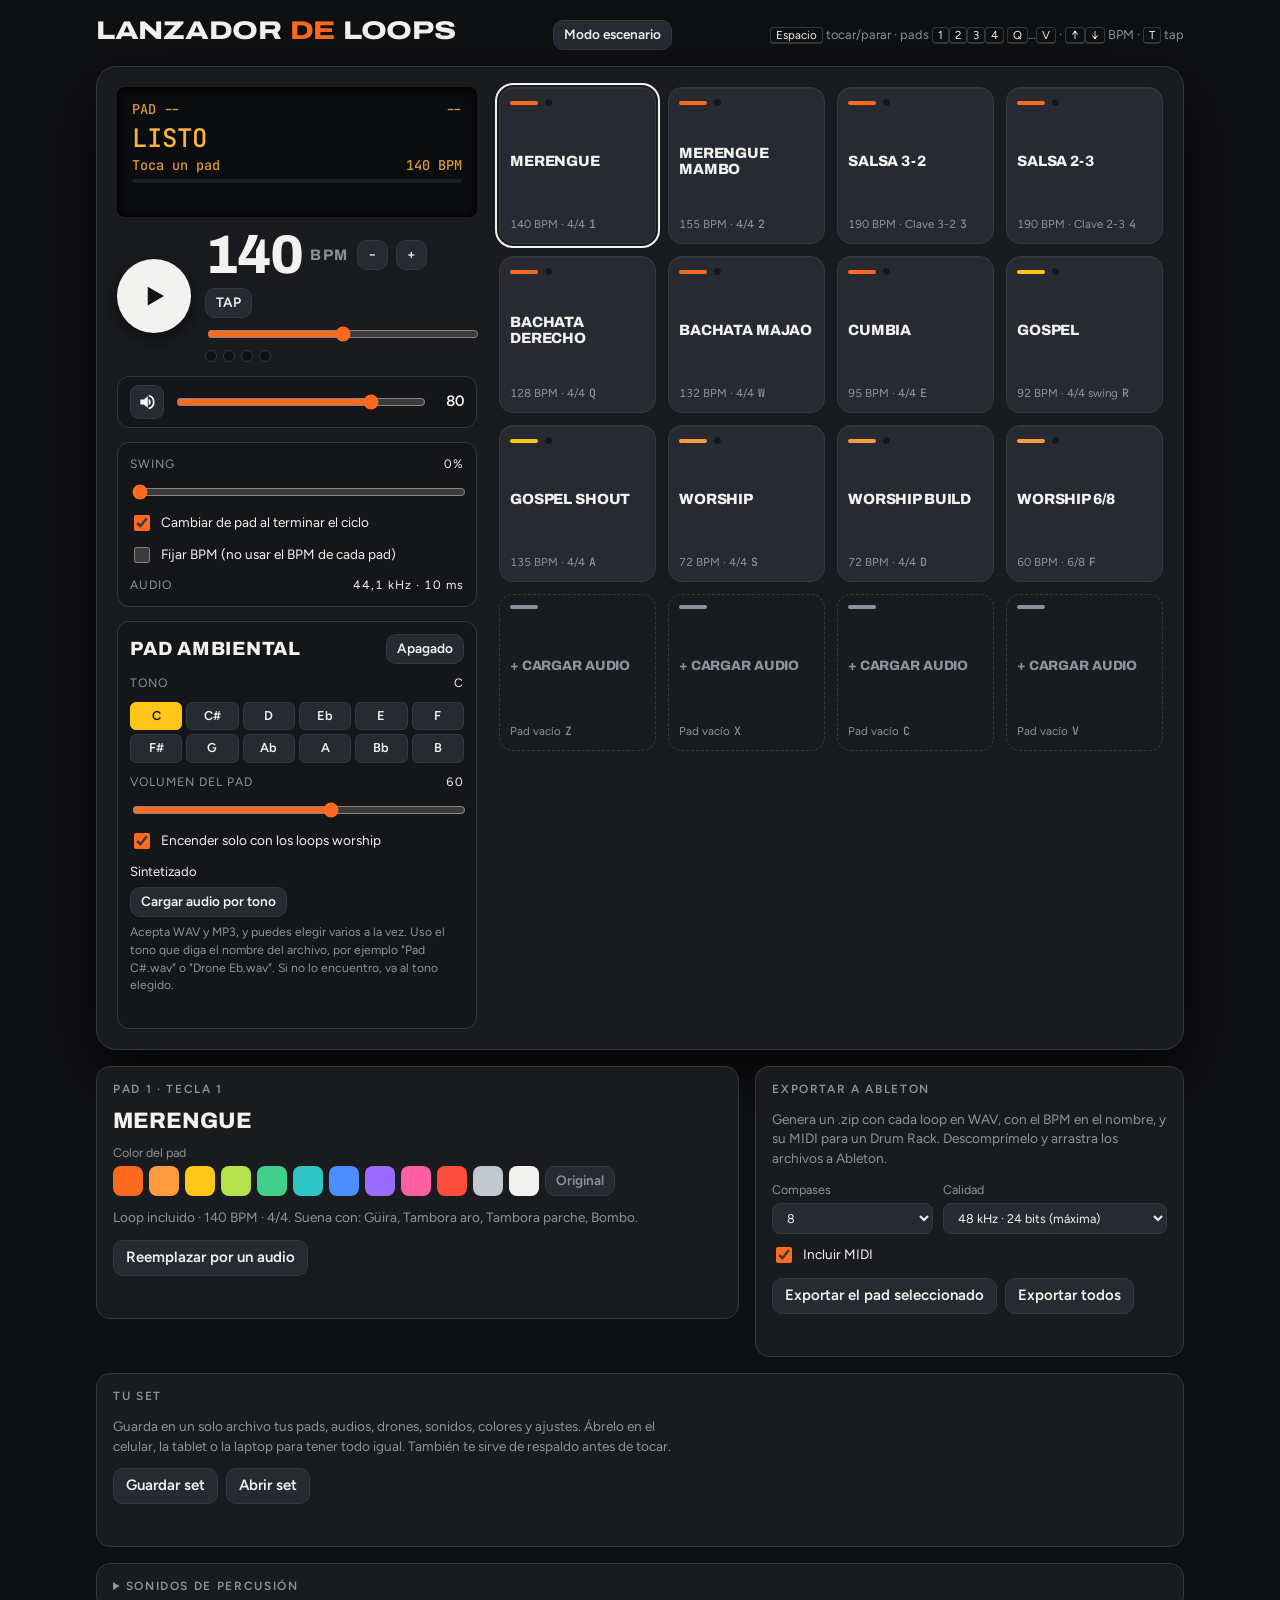
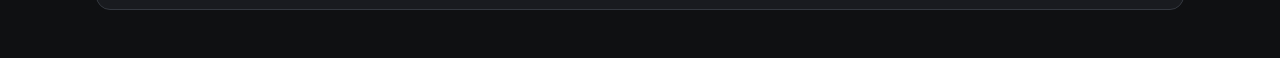
==== commit 22c208da: "Publicar: guardar y abrir sets Co-Authored-By: Claude Opus 5.5 (1M context) <noreply@anthropic.com> " ====
--- a/index.html
+++ b/index.html
@@ -162,7 +162,8 @@
 .kit-row .s { font-size: .76rem; color: var(--muted); overflow: hidden; text-overflow: ellipsis; white-space: nowrap; }
 .kit-row .s.loaded { color: var(--wav); }
 .field select { background: var(--pad); border: 1px solid var(--line); border-radius: 8px; padding: 6px 10px; width: 100%; color: var(--fg); }
-.kitbox { grid-column: 1 / -1; }
+.kitbox, .setbox { grid-column: 1 / -1; }
+.confirm { display: grid; gap: 8px; padding: 10px 12px; border: 1px solid var(--orange); border-radius: 10px; font-size: .85rem; }
 .kitbox summary { cursor: pointer; font-size: .74rem; text-transform: uppercase; letter-spacing: .14em; color: var(--muted); font-weight: 600; }
 .kitbox[open] summary { margin-bottom: 4px; }
 body.stage .lower, body.stage .settings, body.stage .hint { display: none; }
@@ -267,6 +268,14 @@
       <div class="row-btns"><button class="btn" id="xOne">Exportar el pad seleccionado</button><button class="btn" id="xAll">Exportar todos</button></div>
       <div class="msg" id="xMsg"></div>
     </div>
+    <div class="panel setbox">
+      <h2>Tu set</h2>
+      <p>Guarda en un solo archivo tus pads, audios, drones, sonidos, colores y ajustes. Ábrelo en el celular, la tablet o la laptop para tener todo igual. También te sirve de respaldo antes de tocar.</p>
+      <div class="row-btns"><button class="btn" id="setSave">Guardar set</button><button class="btn" id="setOpen">Abrir set</button></div>
+      <div class="confirm" id="setConfirm" hidden><span id="setConfirmTxt"></span>
+        <div class="row-btns"><button class="btn lit" id="setApply">Reemplazar</button><button class="btn" id="setCancel">Cancelar</button></div></div>
+      <div class="msg" id="setMsg"></div>
+    </div>
     <details class="panel kitbox">
       <summary>Sonidos de percusión</summary>
       <p>Cambia cualquier instrumento sintetizado por tu propio golpe en WAV o MP3. Los loops lo usan al instante y conservan el tempo sin cambiar el tono.</p>
@@ -275,6 +284,7 @@
   </section>
   <input type="file" id="padFile" accept=".wav,.mp3,audio/wav,audio/x-wav,audio/mpeg,audio/mp3,audio/*" hidden>
   <input type="file" id="ambFile" accept=".wav,.mp3,audio/wav,audio/x-wav,audio/mpeg,audio/mp3,audio/*" multiple hidden>
+  <input type="file" id="setFile" accept=".zip,application/zip" hidden>
   <input type="file" id="kitFile" accept=".wav,.mp3,audio/wav,audio/x-wav,audio/mpeg,audio/mp3,audio/*" hidden>
 </div>
 
@@ -706,7 +716,7 @@
       st.sel = i; renderPads(); renderEdit();
       msg(`Cargado. Calculé ${pads[i].bpm} BPM por la duración; corrígelo si no coincide.`);
     } else {
-      kit[target.name] = { buffer, ...trimRegion(buffer, file.name), file: file.name };
+      kit[target.name] = { buffer, ...trimRegion(buffer, file.name), file: file.name, bytes };
       await idb.put('kit:' + target.name, { file: file.name, bytes });
       renderKit(); renderEdit(); hit(target.name, ctx.currentTime + .01, 1, true);
     }
@@ -727,7 +737,7 @@
     try {
       const bytes = await f.arrayBuffer(), buffer = await decode(bytes);
       const k = keyFromName(f.name) ?? st.key;
-      ambWav[k] = { buffer, ...trimRegion(buffer, f.name), file: f.name };
+      ambWav[k] = { buffer, ...trimRegion(buffer, f.name), file: f.name, bytes };
       await idb.put('amb:' + k, { file: f.name, bytes });
       done.push(KEY_NAMES[k]);
     } catch (e) { ambMsg(`No pude leer ${f.name}.`, true); }
@@ -743,8 +753,8 @@
       const buffer = await decode(v.bytes);
       const [kind, id] = key.split(':');
       if (kind === 'pad') pads[+id] = { wav:true, name: v.name, bpm: v.bpm, follow: v.follow !== false, buffer, ...trimRegion(buffer, v.file), bytes: v.bytes, file: v.file };
-      if (kind === 'kit') kit[id] = { buffer, ...trimRegion(buffer, v.file), file: v.file };
-      if (kind === 'amb') ambWav[+id] = { buffer, ...trimRegion(buffer, v.file), file: v.file };
+      if (kind === 'kit') kit[id] = { buffer, ...trimRegion(buffer, v.file), file: v.file, bytes: v.bytes };
+      if (kind === 'amb') ambWav[+id] = { buffer, ...trimRegion(buffer, v.file), file: v.file, bytes: v.bytes };
     } catch (e) {}
   }
   renderPads(); renderEdit(); renderKit(); renderAmb();
@@ -951,6 +961,87 @@
 }
 $('stageBtn').onclick = () => { st.stage = !st.stage; applyStage(); save(); };
 
+// ---------- Set: llevar todo a otro dispositivo ----------
+const extOf = f => ((f || '').match(/\.(\w+)$/) || [, 'wav'])[1].toLowerCase();
+function setMsg(t, err){ $('setMsg').textContent = t; $('setMsg').classList.toggle('err', !!err); }
+async function saveSet(){
+  const files = [], enc = new TextEncoder();
+  const set = { app: 'lanzador-de-loops', version: 1, saved: new Date().toISOString(),
+    ajustes: { key: st.key, quantize: st.quantize, lockBpm: st.lockBpm, vol: st.vol, ambVol: st.ambVol, ambAuto: st.ambAuto, colors: st.colors, quality: st.quality },
+    edits: {}, pads: {}, kit: {}, amb: {} };
+  pads.forEach((p, i) => {
+    if (p && p.wav && p.bytes) { const a = `audio/pad-${i + 1}.${extOf(p.file)}`; set.pads[i] = { name: p.name, bpm: p.bpm, follow: p.follow !== false, file: p.file, audio: a }; files.push({ name: a, data: new Uint8Array(p.bytes.slice(0)) }); }
+    else if (p && BUILTIN[i] && JSON.stringify(p.tracks) !== JSON.stringify(BUILTIN[i].tracks)) set.edits[i] = p.tracks;
+  });
+  for (const [k, v] of Object.entries(kit)) if (v.bytes) { const a = `audio/kit-${k}.${extOf(v.file)}`; set.kit[k] = { file: v.file, audio: a }; files.push({ name: a, data: new Uint8Array(v.bytes.slice(0)) }); }
+  for (const [k, v] of Object.entries(ambWav)) if (v.bytes) { const a = `audio/drone-${KEY_NAMES[k].replace('#', 's')}.${extOf(v.file)}`; set.amb[k] = { file: v.file, audio: a }; files.push({ name: a, data: new Uint8Array(v.bytes.slice(0)) }); }
+  files.unshift({ name: 'set.json', data: enc.encode(JSON.stringify(set, null, 1)) });
+  const name = `Set Lanzador ${new Date().toISOString().slice(0, 10)}.zip`;
+  try { await saveFile(name, makeZip(files)); setMsg(`Guardado: ${name} (${files.length - 1} audios).`); }
+  catch (e) { setMsg(e && e.code === 'declined' ? 'Guardado cancelado.' : 'No se pudo guardar en esta vista.', e && e.code !== 'declined'); }
+}
+async function readZip(buf){   // lee zips sin compresión o con deflate
+  const v = new DataView(buf), u8 = new Uint8Array(buf), out = {};
+  let e = buf.byteLength - 22; while (e >= 0 && v.getUint32(e, true) !== 0x06054b50) e--;
+  if (e < 0) throw new Error('zip');
+  let o = v.getUint32(e + 16, true);
+  for (let n = v.getUint16(e + 10, true); n > 0; n--) {
+    const method = v.getUint16(o + 10, true), size = v.getUint32(o + 20, true), nl = v.getUint16(o + 28, true), xl = v.getUint16(o + 30, true), cl = v.getUint16(o + 32, true), lo = v.getUint32(o + 42, true);
+    const name = new TextDecoder().decode(u8.subarray(o + 46, o + 46 + nl));
+    const start = lo + 30 + v.getUint16(lo + 26, true) + v.getUint16(lo + 28, true), raw = u8.slice(start, start + size);
+    out[name] = method === 0 ? raw : new Uint8Array(await new Response(new Blob([raw]).stream().pipeThrough(new DecompressionStream('deflate-raw'))).arrayBuffer());
+    o += 46 + nl + xl + cl;
+  }
+  return out;
+}
+let pendingSet = null;
+async function openSet(file){
+  try {
+    const z = await readZip(await file.arrayBuffer()), set = JSON.parse(new TextDecoder().decode(z['set.json']));
+    if (set.app !== 'lanzador-de-loops') throw new Error('set');
+    pendingSet = { set, z };
+    const n = Object.keys(set.pads).length + Object.keys(set.kit).length + Object.keys(set.amb).length;
+    $('setConfirmTxt').textContent = `Este set trae ${n} audios y sus ajustes. Va a reemplazar tus pads, sonidos y drones de este equipo.`;
+    $('setConfirm').hidden = false; setMsg('');
+  } catch (e) { setMsg('Ese archivo no es un set del Lanzador.', true); }
+}
+async function applySet(){
+  const { set, z } = pendingSet; pendingSet = null; $('setConfirm').hidden = true;
+  if (playing) stop();
+  setMsg('Cargando set…');
+  const ab = u => u.buffer.slice(u.byteOffset, u.byteOffset + u.byteLength);
+  for (const [k] of await idb.all()) await idb.del(k);
+  for (const k of Object.keys(kit)) delete kit[k];
+  for (const k of Object.keys(ambWav)) delete ambWav[k];
+  BUILTIN.forEach((b, i) => { pads[i] = b ? clone(b) : null; });
+  for (const [i, tr] of Object.entries(set.edits || {})) if (pads[i]) pads[i].tracks = tr;
+  let bad = 0;
+  for (const [i, m] of Object.entries(set.pads || {})) {
+    try { const bytes = ab(z[m.audio]), buffer = await decode(bytes);
+      pads[+i] = { wav: true, name: m.name, bpm: m.bpm, follow: m.follow !== false, buffer, ...trimRegion(buffer, m.file), bytes, file: m.file };
+      await idb.put('pad:' + i, { name: m.name, bpm: m.bpm, follow: m.follow !== false, file: m.file, bytes }); } catch (e) { bad++; }
+  }
+  for (const [k, m] of Object.entries(set.kit || {})) {
+    try { const bytes = ab(z[m.audio]), buffer = await decode(bytes);
+      kit[k] = { buffer, ...trimRegion(buffer, m.file), file: m.file, bytes }; await idb.put('kit:' + k, { file: m.file, bytes }); } catch (e) { bad++; }
+  }
+  for (const [k, m] of Object.entries(set.amb || {})) {
+    try { const bytes = ab(z[m.audio]), buffer = await decode(bytes);
+      ambWav[+k] = { buffer, ...trimRegion(buffer, m.file), file: m.file, bytes }; await idb.put('amb:' + k, { file: m.file, bytes }); } catch (e) { bad++; }
+  }
+  Object.assign(st, set.ajustes || {});
+  $('quantize').checked = st.quantize; $('lockBpm').checked = st.lockBpm; $('ambAuto').checked = st.ambAuto; $('xQuality').value = st.quality;
+  $('vol').value = st.vol; $('volOut').textContent = st.vol; $('ambVol').value = st.ambVol; $('ambVolOut').textContent = st.ambVol;
+  applyLevels(); if (ambOn) { ambStop(); ambStart(); }
+  save(); renderPads(); renderEdit(); renderKit(); renderAmb(); renderLcd();
+  setMsg(bad ? `Set cargado, pero ${bad} audios no se pudieron leer.` : 'Set cargado.', !!bad);
+}
+$('setSave').onclick = saveSet;
+$('setOpen').onclick = () => $('setFile').click();
+$('setFile').onchange = e => { const f = e.target.files[0]; e.target.value = ''; if (f) openSet(f); };
+$('setApply').onclick = applySet;
+$('setCancel').onclick = () => { pendingSet = null; $('setConfirm').hidden = true; };
+
 // ---------- Inicio ----------
 if (!pads[st.sel] && st.sel >= 12) st.sel = 0;
 $('quantize').checked = st.quantize; $('lockBpm').checked = st.lockBpm; $('ambAuto').checked = st.ambAuto;
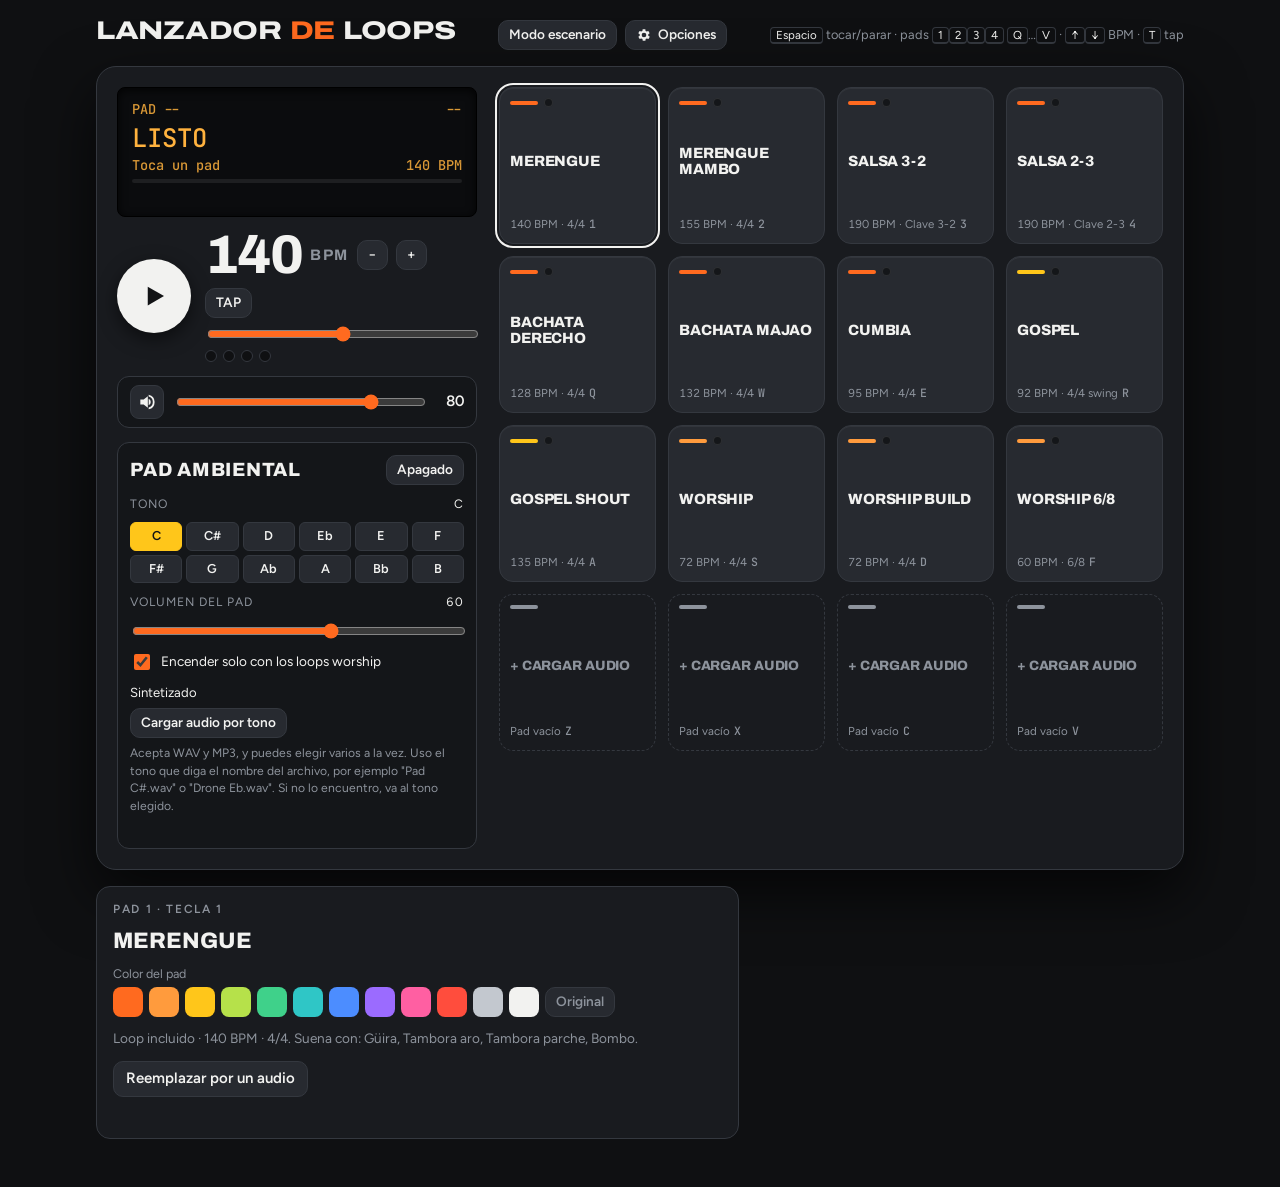
==== commit 713b23f6: "Publicar menú de Opciones Co-Authored-By: Claude Opus 5.5 (1M context) <noreply@anthropic.com> Claud" ====
--- a/index.html
+++ b/index.html
@@ -167,6 +167,22 @@
 .kitbox summary { cursor: pointer; font-size: .74rem; text-transform: uppercase; letter-spacing: .14em; color: var(--muted); font-weight: 600; }
 .kitbox[open] summary { margin-bottom: 4px; }
 body.stage .lower, body.stage .settings, body.stage .hint { display: none; }
+.top-btns { display: flex; gap: 8px; }
+#optsBtn { display: inline-flex; align-items: center; gap: 6px; }
+#optsBtn svg { width: 16px; height: 16px; }
+dialog.opts { background: var(--body); color: var(--fg); border: 1px solid var(--line); border-radius: 18px; padding: 0; width: min(620px, calc(100% - 24px)); max-height: calc(100dvh - 32px); box-shadow: 0 30px 80px #000c; }
+dialog.opts::backdrop { background: #000a; }
+.opts-head { position: sticky; top: 0; z-index: 2; display: flex; justify-content: space-between; align-items: center; gap: 10px; padding: 14px 16px; background: var(--body); border-bottom: 1px solid var(--line); }
+.opts-head h2 { font-family: var(--display); font-weight: 800; font-size: 1.3rem; text-transform: uppercase; margin: 0; letter-spacing: .02em; }
+.opts-tabs { display: flex; gap: 6px; flex-wrap: wrap; padding: 10px 16px 0; }
+.opts-tabs button { background: transparent; border: 1px solid var(--line); border-radius: 999px; padding: 4px 12px; font-weight: 600; font-size: .85rem; color: var(--muted); }
+.opts-tabs button.on { background: var(--orange); border-color: var(--orange); color: var(--on); }
+.opts-body { display: grid; gap: 12px; padding: 12px 16px 18px; }
+.opts-body .panel { background: var(--body-2); }
+.opts-body .knobs { background: var(--body-2); }
+.opts-body [data-tab][hidden] { display: none; }
+.danger-btn { border-color: var(--danger); color: var(--danger); }
+@media (max-width: 560px) { dialog.opts { width: 100%; max-width: 100%; max-height: 100dvh; height: 100dvh; border-radius: 0; margin: 0; } }
 body.stage .pad.empty { visibility: hidden; }
 #stageBtn.lit { background: var(--orange); border-color: var(--orange); color: var(--on); }
 .swatches { display: flex; flex-wrap: wrap; gap: 6px; align-items: center; }
@@ -194,7 +210,7 @@
 <div class="wrap">
   <header class="top">
     <h1>Lanzador <span>de</span> Loops</h1>
-    <button class="btn small" id="stageBtn">Modo escenario</button>
+    <div class="top-btns"><button class="btn small" id="stageBtn">Modo escenario</button><button class="btn small" id="optsBtn" aria-haspopup="dialog"><svg viewBox="0 0 24 24" fill="currentColor" aria-hidden="true"><path d="M19.4 13a7.6 7.6 0 0 0 0-2l2.1-1.6-2-3.5-2.5 1a7.4 7.4 0 0 0-1.7-1L15 3.3h-4l-.4 2.6a7.4 7.4 0 0 0-1.7 1l-2.5-1-2 3.5L6.6 11a7.6 7.6 0 0 0 0 2l-2.1 1.6 2 3.5 2.5-1a7.4 7.4 0 0 0 1.7 1l.4 2.6h4l.4-2.6a7.4 7.4 0 0 0 1.7-1l2.5 1 2-3.5zM13 15.5a3.5 3.5 0 1 1 0-7 3.5 3.5 0 0 1 0 7z" transform="translate(-1 0)"/></svg>Opciones</button></div>
     <div class="hint"><kbd>Espacio</kbd> tocar/parar · pads <kbd>1</kbd><kbd>2</kbd><kbd>3</kbd><kbd>4</kbd> <kbd>Q</kbd>…<kbd>V</kbd> · <kbd>↑</kbd><kbd>↓</kbd> BPM · <kbd>T</kbd> tap</div>
   </header>
 
@@ -229,13 +245,6 @@
         <output id="volOut">80</output>
       </div>
 
-      <div class="knobs settings">
-        <label class="sl" for="swing"><span>Swing</span><output id="swingOut">0%</output></label>
-        <input type="range" id="swing" min="50" max="75" value="50">
-        <label class="check"><input type="checkbox" id="quantize" checked> Cambiar de pad al terminar el ciclo</label>
-        <label class="check"><input type="checkbox" id="lockBpm"> Fijar BPM (no usar el BPM de cada pad)</label>
-        <div class="lbl"><span>Audio</span><output id="audioInfo">--</output></div>
-      </div>
 
       <div class="knobs">
         <div class="amb-head"><span class="t">Pad ambiental</span><button class="btn small" id="ambBtn">Apagado</button></div>
@@ -257,7 +266,57 @@
 
   <section class="lower">
     <div class="panel" id="editPanel" aria-live="polite"></div>
-    <div class="panel">
+  </section>
+
+  <dialog class="opts" id="opts" aria-labelledby="optsTitle">
+    <div class="opts-head"><h2 id="optsTitle">Opciones</h2><button class="btn small" id="optsClose">Cerrar</button></div>
+    <div class="opts-tabs" id="optsTabs" role="tablist">
+      <button data-go="agregar" class="on">Agregar</button><button data-go="compartir">Compartir</button><button data-go="archivo">Exportar e importar</button><button data-go="ajustes">Ajustes</button>
+    </div>
+    <div class="opts-body">
+      <div data-tab="agregar">
+        <div class="panel">
+          <h2>Agregar loops</h2>
+          <p>Elige uno o varios WAV o MP3. Van a los pads libres en orden; para cambiar un loop que ya está, tócalo y usa "Reemplazar audio".</p>
+          <div class="row-btns"><button class="btn" id="addLoops">Agregar loops</button><button class="btn" id="addDrones">Agregar drones por tono</button></div>
+          <div class="msg" id="addMsg"></div>
+        </div>
+      </div>
+      <div data-tab="agregar">
+        <div class="panel">
+      <h2>Sonidos de percusión</h2>
+      <p>Cambia cualquier instrumento sintetizado por tu propio golpe en WAV o MP3. Los loops lo usan al instante y conservan el tempo sin cambiar el tono.</p>
+      <div class="kit" id="kit"></div>
+    </div>
+      </div>
+      <div data-tab="compartir" hidden>
+        <div class="panel">
+          <h2>Compartir tu set</h2>
+          <p>Manda tus pads, audios, drones y colores por WhatsApp, Drive o correo. Quien lo reciba lo abre con "Abrir set".</p>
+          <div class="row-btns"><button class="btn" id="shareSet">Compartir set</button></div>
+          <div class="msg" id="shareMsg"></div>
+        </div>
+      </div>
+      <div data-tab="compartir" hidden>
+        <div class="panel">
+          <h2>Compartir la app</h2>
+          <p>Pasa el enlace a la banda para que la instalen en su celular.</p>
+          <div class="row-btns"><button class="btn" id="shareApp">Compartir enlace</button></div>
+          <div class="msg" id="shareAppMsg"></div>
+        </div>
+      </div>
+      <div data-tab="archivo" hidden>
+        <div class="panel setbox">
+      <h2>Guardar y abrir tu set</h2>
+      <p>Guarda en un solo archivo tus pads, audios, drones, sonidos, colores y ajustes. Ábrelo en el celular, la tablet o la laptop para tener todo igual. También te sirve de respaldo antes de tocar.</p>
+      <div class="row-btns"><button class="btn" id="setSave">Guardar set</button><button class="btn" id="setOpen">Abrir set</button></div>
+      <div class="confirm" id="setConfirm" hidden><span id="setConfirmTxt"></span>
+        <div class="row-btns"><button class="btn lit" id="setApply">Reemplazar</button><button class="btn" id="setCancel">Cancelar</button></div></div>
+      <div class="msg" id="setMsg"></div>
+    </div>
+      </div>
+      <div data-tab="archivo" hidden>
+        <div class="panel">
       <h2>Exportar a Ableton</h2>
       <p>Genera un .zip con cada loop en WAV, con el BPM en el nombre, y su MIDI para un Drum Rack. Descomprímelo y arrastra los archivos a Ableton.</p>
       <div class="fields" style="grid-template-columns: 1fr 1.4fr">
@@ -268,21 +327,30 @@
       <div class="row-btns"><button class="btn" id="xOne">Exportar el pad seleccionado</button><button class="btn" id="xAll">Exportar todos</button></div>
       <div class="msg" id="xMsg"></div>
     </div>
-    <div class="panel setbox">
-      <h2>Tu set</h2>
-      <p>Guarda en un solo archivo tus pads, audios, drones, sonidos, colores y ajustes. Ábrelo en el celular, la tablet o la laptop para tener todo igual. También te sirve de respaldo antes de tocar.</p>
-      <div class="row-btns"><button class="btn" id="setSave">Guardar set</button><button class="btn" id="setOpen">Abrir set</button></div>
-      <div class="confirm" id="setConfirm" hidden><span id="setConfirmTxt"></span>
-        <div class="row-btns"><button class="btn lit" id="setApply">Reemplazar</button><button class="btn" id="setCancel">Cancelar</button></div></div>
-      <div class="msg" id="setMsg"></div>
+      </div>
+      <div data-tab="ajustes" hidden>
+        <div class="knobs">
+        <label class="sl" for="swing"><span>Swing</span><output id="swingOut">0%</output></label>
+        <input type="range" id="swing" min="50" max="75" value="50">
+        <label class="check"><input type="checkbox" id="quantize" checked> Cambiar de pad al terminar el ciclo</label>
+        <label class="check"><input type="checkbox" id="lockBpm"> Fijar BPM (no usar el BPM de cada pad)</label>
+        <div class="lbl"><span>Audio</span><output id="audioInfo">--</output></div>
+      </div>
+      </div>
+      <div data-tab="ajustes" hidden>
+        <div class="panel">
+          <h2>Empezar de cero</h2>
+          <p>Borra tus audios, drones, sonidos y colores de este equipo y vuelve a los loops originales. Guarda tu set antes si lo quieres conservar.</p>
+          <div class="row-btns"><button class="btn danger-btn" id="resetAll">Borrar todo</button></div>
+          <div class="confirm" id="resetConfirm" hidden><span>¿Seguro? Esto no se puede deshacer.</span>
+            <div class="row-btns"><button class="btn lit" id="resetYes">Sí, borrar</button><button class="btn" id="resetNo">Cancelar</button></div></div>
+          <div class="msg" id="resetMsg"></div>
+        </div>
+      </div>
     </div>
-    <details class="panel kitbox">
-      <summary>Sonidos de percusión</summary>
-      <p>Cambia cualquier instrumento sintetizado por tu propio golpe en WAV o MP3. Los loops lo usan al instante y conservan el tempo sin cambiar el tono.</p>
-      <div class="kit" id="kit"></div>
-    </details>
-  </section>
+  </dialog>
   <input type="file" id="padFile" accept=".wav,.mp3,audio/wav,audio/x-wav,audio/mpeg,audio/mp3,audio/*" hidden>
+  <input type="file" id="addFile" accept=".wav,.mp3,audio/wav,audio/x-wav,audio/mpeg,audio/mp3,audio/*" multiple hidden>
   <input type="file" id="ambFile" accept=".wav,.mp3,audio/wav,audio/x-wav,audio/mpeg,audio/mp3,audio/*" multiple hidden>
   <input type="file" id="setFile" accept=".zip,application/zip" hidden>
   <input type="file" id="kitFile" accept=".wav,.mp3,audio/wav,audio/x-wav,audio/mpeg,audio/mp3,audio/*" hidden>
@@ -742,7 +810,7 @@
       done.push(KEY_NAMES[k]);
     } catch (e) { ambMsg(`No pude leer ${f.name}.`, true); }
   }
-  if (done.length) ambMsg(`Cargado en: ${done.join(', ')}.`);
+  if (done.length) { ambMsg(`Cargado en: ${done.join(', ')}.`); note('addMsg', `Drones cargados en: ${done.join(', ')}.`); }
   if (ambOn) { ambStop(); ambStart(); }
   renderAmb();
 }
@@ -838,7 +906,7 @@
 });
 document.addEventListener('keydown', e => {
   if (e.target.matches('input:not([type=range]):not([type=checkbox]), textarea')) return;
-  if (e.repeat) return;
+  if (e.repeat || $('opts').open) return;
   const k = e.key.toUpperCase(), idx = PAD_KEYS.indexOf(k);
   if (e.code === 'Space') { e.preventDefault(); playing ? stop() : pressPad(pads[st.sel] ? st.sel : 0); }
   else if (idx >= 0 && !e.metaKey && !e.ctrlKey && !e.altKey) { e.preventDefault(); pressPad(idx); }
@@ -964,7 +1032,7 @@
 // ---------- Set: llevar todo a otro dispositivo ----------
 const extOf = f => ((f || '').match(/\.(\w+)$/) || [, 'wav'])[1].toLowerCase();
 function setMsg(t, err){ $('setMsg').textContent = t; $('setMsg').classList.toggle('err', !!err); }
-async function saveSet(){
+function buildSet(){
   const files = [], enc = new TextEncoder();
   const set = { app: 'lanzador-de-loops', version: 1, saved: new Date().toISOString(),
     ajustes: { key: st.key, quantize: st.quantize, lockBpm: st.lockBpm, vol: st.vol, ambVol: st.ambVol, ambAuto: st.ambAuto, colors: st.colors, quality: st.quality },
@@ -976,8 +1044,11 @@
   for (const [k, v] of Object.entries(kit)) if (v.bytes) { const a = `audio/kit-${k}.${extOf(v.file)}`; set.kit[k] = { file: v.file, audio: a }; files.push({ name: a, data: new Uint8Array(v.bytes.slice(0)) }); }
   for (const [k, v] of Object.entries(ambWav)) if (v.bytes) { const a = `audio/drone-${KEY_NAMES[k].replace('#', 's')}.${extOf(v.file)}`; set.amb[k] = { file: v.file, audio: a }; files.push({ name: a, data: new Uint8Array(v.bytes.slice(0)) }); }
   files.unshift({ name: 'set.json', data: enc.encode(JSON.stringify(set, null, 1)) });
-  const name = `Set Lanzador ${new Date().toISOString().slice(0, 10)}.zip`;
-  try { await saveFile(name, makeZip(files)); setMsg(`Guardado: ${name} (${files.length - 1} audios).`); }
+  return { name: `Set Lanzador ${new Date().toISOString().slice(0, 10)}.zip`, blob: makeZip(files), files };
+}
+async function saveSet(){
+  const { name, blob, files } = buildSet();
+  try { await saveFile(name, blob); setMsg(`Guardado: ${name} (${files.length - 1} audios).`); }
   catch (e) { setMsg(e && e.code === 'declined' ? 'Guardado cancelado.' : 'No se pudo guardar en esta vista.', e && e.code !== 'declined'); }
 }
 async function readZip(buf){   // lee zips sin compresión o con deflate
@@ -1042,6 +1113,60 @@
 $('setApply').onclick = applySet;
 $('setCancel').onclick = () => { pendingSet = null; $('setConfirm').hidden = true; };
 
+// ---------- Opciones ----------
+const APP_URL = 'https://ciroas89.github.io/lanzador-de-loops/';
+function note(id, t, err){ $(id).textContent = t; $(id).classList.toggle('err', !!err); }
+function showTab(t){
+  for (const b of $('optsTabs').children) b.classList.toggle('on', b.dataset.go === t);
+  for (const d of document.querySelectorAll('#opts [data-tab]')) d.hidden = d.dataset.tab !== t;
+}
+$('optsBtn').onclick = () => { $('opts').showModal(); };
+$('optsClose').onclick = () => $('opts').close();
+$('opts').addEventListener('click', e => { if (e.target === $('opts')) $('opts').close(); });
+$('optsTabs').onclick = e => { const b = e.target.closest('[data-go]'); if (b) showTab(b.dataset.go); };
+$('addLoops').onclick = () => $('addFile').click();
+$('addDrones').onclick = () => $('ambFile').click();
+$('addFile').onchange = async e => {
+  const fs = [...e.target.files]; e.target.value = '';
+  const free = pads.map((p, i) => p ? -1 : i).filter(i => i >= 0);
+  if (!free.length) { note('addMsg', 'No quedan pads libres. Toca un pad y usa "Reemplazar audio".', true); return; }
+  const use = fs.slice(0, free.length), done = [];
+  for (let k = 0; k < use.length; k++) { await onFile(use[k], { kind:'pad', i: free[k] }); if (pads[free[k]]) done.push(PAD_KEYS[free[k]] ? `${pads[free[k]].name} (${PAD_KEYS[free[k]]})` : pads[free[k]].name); }
+  const left = fs.length - use.length;
+  note('addMsg', (done.length ? `Agregado: ${done.join(', ')}.` : 'No pude leer esos archivos.') + (left ? ` ${left} no entraron porque no hay más pads libres.` : ''), !done.length || left > 0);
+};
+async function shareFile(name, blob){
+  const file = new File([blob], name, { type: 'application/zip' });
+  if (navigator.canShare && navigator.canShare({ files: [file] })) { await navigator.share({ files: [file], title: name }); return true; }
+  await saveFile(name, blob); return false;
+}
+$('shareSet').onclick = async () => {
+  const { name, blob } = buildSet();
+  try { const shared = await shareFile(name, blob);
+    note('shareMsg', shared ? 'Listo, set compartido.' : `Este navegador no comparte archivos directo, así que lo descargué (${name}). Mándalo desde tus descargas.`); }
+  catch (e) { note('shareMsg', e && (e.name === 'AbortError' || e.code === 'declined') ? 'Cancelado.' : 'No se pudo compartir desde esta vista.', !(e && (e.name === 'AbortError' || e.code === 'declined'))); }
+};
+$('shareApp').onclick = async () => {
+  try {
+    if (navigator.share) { await navigator.share({ title: 'Lanzador de Loops', text: 'Lanzador de loops para la banda', url: APP_URL }); note('shareAppMsg', 'Enlace compartido.'); return; }
+    await navigator.clipboard.writeText(APP_URL); note('shareAppMsg', 'Enlace copiado: ' + APP_URL);
+  } catch (e) { note('shareAppMsg', e && e.name === 'AbortError' ? 'Cancelado.' : 'Copia este enlace: ' + APP_URL, false); }
+};
+$('resetAll').onclick = () => { $('resetConfirm').hidden = false; note('resetMsg', ''); };
+$('resetNo').onclick = () => { $('resetConfirm').hidden = true; };
+$('resetYes').onclick = async () => {
+  $('resetConfirm').hidden = true;
+  if (playing) stop();
+  for (const [k] of await idb.all()) await idb.del(k);
+  for (const k of Object.keys(kit)) delete kit[k];
+  for (const k of Object.keys(ambWav)) delete ambWav[k];
+  BUILTIN.forEach((b, i) => { pads[i] = b ? clone(b) : null; });
+  st.colors = {}; st.sel = 0;
+  if (ambOn) { ambStop(); ambStart(); }
+  save(); renderPads(); renderEdit(); renderKit(); renderAmb(); renderLcd();
+  note('resetMsg', 'Listo, la app volvió a los loops originales.');
+};
+
 // ---------- Inicio ----------
 if (!pads[st.sel] && st.sel >= 12) st.sel = 0;
 $('quantize').checked = st.quantize; $('lockBpm').checked = st.lockBpm; $('ambAuto').checked = st.ambAuto;
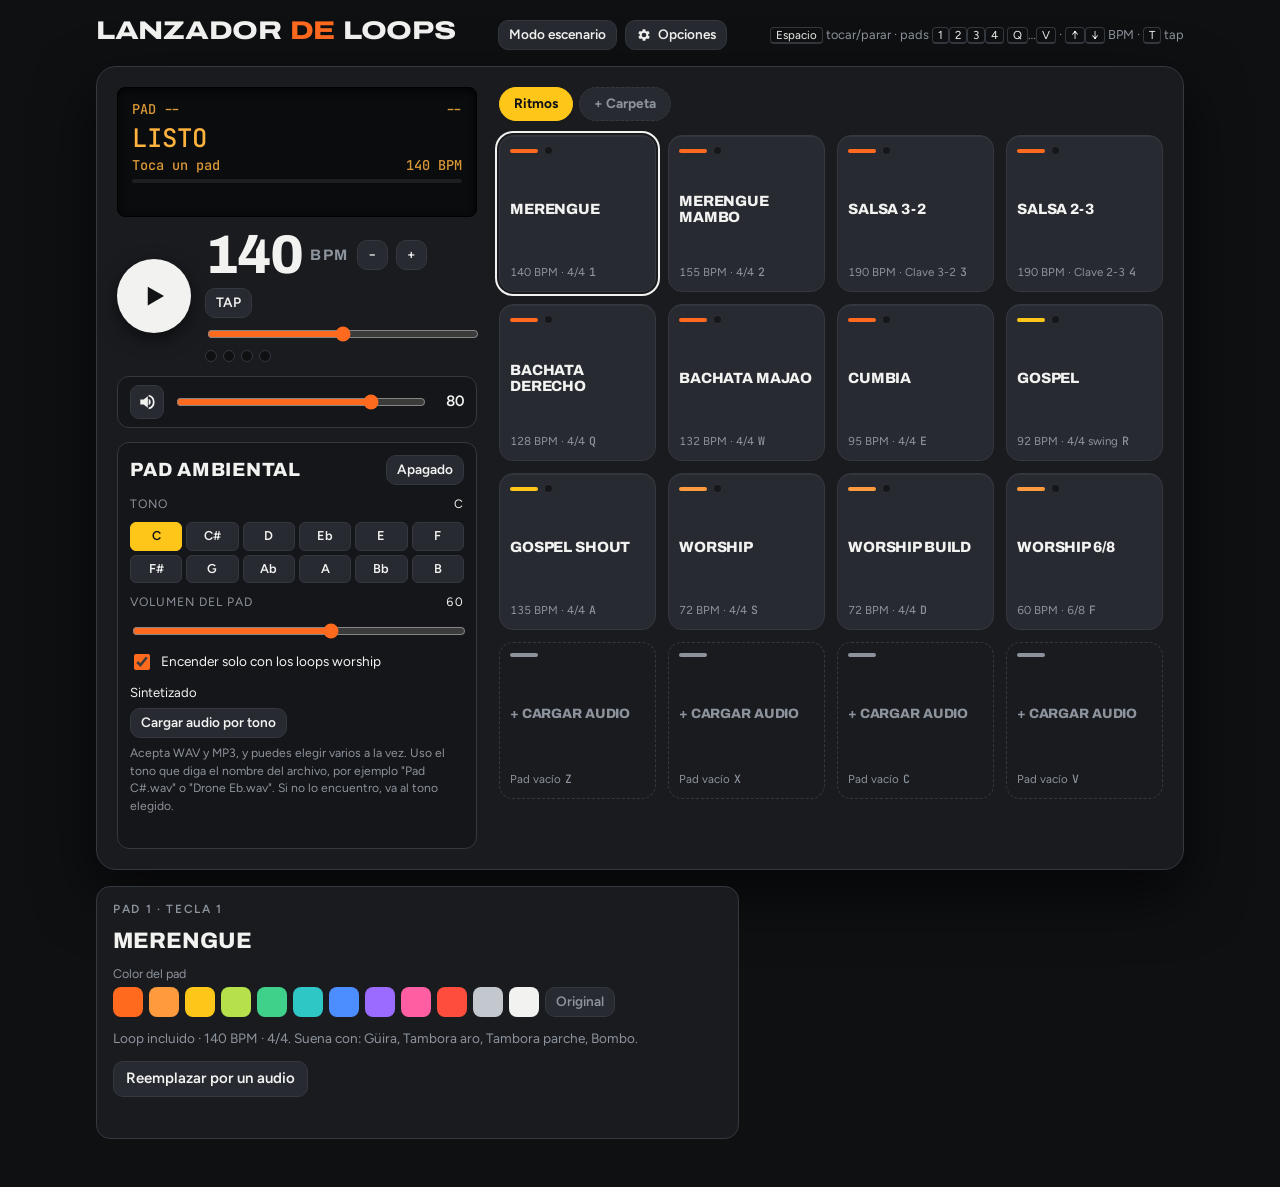
==== commit c8c7720e: "Publicar carpetas de pads y set .lanzador Co-Authored-By: Claude Opus 5.5 (1M context) <noreply@anth" ====
--- a/index.html
+++ b/index.html
@@ -101,6 +101,16 @@
 #ambBtn.lit { background: var(--worship); border-color: var(--worship); color: var(--on); }
 
 /* Pads */
+.padcol { display: grid; gap: 12px; align-content: start; min-width: 0; }
+.folders { display: flex; gap: 6px; overflow-x: auto; padding-bottom: 2px; scrollbar-width: none; }
+.folders::-webkit-scrollbar { display: none; }
+.fchip { flex: none; background: var(--pad); border: 1px solid var(--line); border-radius: 999px; padding: 5px 14px; font-weight: 700; font-size: .85rem; color: var(--muted); display: inline-flex; align-items: center; gap: 6px; min-height: 34px; }
+.fchip.on { background: var(--yellow); border-color: var(--yellow); color: var(--on); }
+.fchip .dot { width: 7px; height: 7px; border-radius: 50%; background: var(--orange); box-shadow: 0 0 8px var(--orange); }
+.fchip.add { border-style: dashed; }
+body.stage .fchip.add { display: none; }
+.frow { display: grid; grid-template-columns: minmax(0, 1fr) auto; gap: 8px; align-items: center; }
+.frow input { background: var(--pad); border: 1px solid var(--line); border-radius: 8px; padding: 6px 10px; width: 100%; color: var(--fg); }
 .padgrid { display: grid; grid-template-columns: repeat(4, minmax(0, 1fr)); gap: 12px; align-content: start; }
 .pad { --c: var(--muted); aspect-ratio: 1; max-width: 100%; border-radius: 14px; border: 1px solid var(--line); background: var(--pad); box-shadow: inset 0 1px 0 #ffffff0d; text-align: left; padding: 10px; display: flex; flex-direction: column; justify-content: space-between; position: relative; transition: background .08s, box-shadow .08s; min-width: 0; touch-action: manipulation; user-select: none; -webkit-user-select: none; }
 .pad:active { transform: scale(.97); }
@@ -194,7 +204,7 @@
 @media (max-width: 860px) {
   .device { grid-template-columns: 1fr; padding: 14px; }
   .side { display: contents; }
-  .lcd { order: 1; } .transport { order: 2; } .padgrid { order: 3; } .volume { order: 4; } .knobs { order: 5; }
+  .lcd { order: 1; } .transport { order: 2; } .padcol { order: 3; } .volume { order: 4; } .knobs { order: 5; }
   .lower { grid-template-columns: 1fr; }
 }
 @media (max-width: 480px) {
@@ -260,7 +270,10 @@
       </div>
     </div>
 
-    <div class="padgrid" id="pads">
+    <div class="padcol">
+      <div class="folders" id="folders" aria-label="Carpetas de pads"></div>
+      <div class="padgrid" id="pads">
+      </div>
     </div>
   </section>
 
@@ -276,8 +289,17 @@
     <div class="opts-body">
       <div data-tab="agregar">
         <div class="panel">
+          <h2>Carpetas</h2>
+          <p>Cada carpeta tiene sus 16 pads, por ejemplo una por canción o por servicio. Cámbialas tocando su nombre arriba de los pads o con las flechas ← →.</p>
+          <div class="kit" id="folderList"></div>
+          <div class="row-btns"><button class="btn" id="folderNew">Nueva carpeta</button></div>
+          <div class="msg" id="folderMsg"></div>
+        </div>
+      </div>
+      <div data-tab="agregar">
+        <div class="panel">
           <h2>Agregar loops</h2>
-          <p>Elige uno o varios WAV o MP3. Van a los pads libres en orden; para cambiar un loop que ya está, tócalo y usa "Reemplazar audio".</p>
+          <p>Elige uno o varios WAV o MP3. Van a los pads libres de la carpeta abierta, en orden; para cambiar un loop que ya está, tócalo y usa "Reemplazar audio".</p>
           <div class="row-btns"><button class="btn" id="addLoops">Agregar loops</button><button class="btn" id="addDrones">Agregar drones por tono</button></div>
           <div class="msg" id="addMsg"></div>
         </div>
@@ -308,7 +330,8 @@
       <div data-tab="archivo" hidden>
         <div class="panel setbox">
       <h2>Guardar y abrir tu set</h2>
-      <p>Guarda en un solo archivo tus pads, audios, drones, sonidos, colores y ajustes. Ábrelo en el celular, la tablet o la laptop para tener todo igual. También te sirve de respaldo antes de tocar.</p>
+      <p>Guarda en un solo archivo .lanzador tus carpetas, pads, audios, drones, sonidos, colores y ajustes. Ábrelo en el celular, la tablet o la laptop para tener todo igual. También te sirve de respaldo antes de tocar.</p>
+      <p>Para abrirlo, toca "Abrir set" y elige el archivo .lanzador (o un .zip de una versión anterior). Si el celular lo descomprimió y ves un set.json, elige el set.json junto con sus audios.</p>
       <div class="row-btns"><button class="btn" id="setSave">Guardar set</button><button class="btn" id="setOpen">Abrir set</button></div>
       <div class="confirm" id="setConfirm" hidden><span id="setConfirmTxt"></span>
         <div class="row-btns"><button class="btn lit" id="setApply">Reemplazar</button><button class="btn" id="setCancel">Cancelar</button></div></div>
@@ -352,7 +375,7 @@
   <input type="file" id="padFile" accept=".wav,.mp3,audio/wav,audio/x-wav,audio/mpeg,audio/mp3,audio/*" hidden>
   <input type="file" id="addFile" accept=".wav,.mp3,audio/wav,audio/x-wav,audio/mpeg,audio/mp3,audio/*" multiple hidden>
   <input type="file" id="ambFile" accept=".wav,.mp3,audio/wav,audio/x-wav,audio/mpeg,audio/mp3,audio/*" multiple hidden>
-  <input type="file" id="setFile" accept=".zip,application/zip" hidden>
+  <input type="file" id="setFile" multiple hidden>
   <input type="file" id="kitFile" accept=".wav,.mp3,audio/wav,audio/x-wav,audio/mpeg,audio/mp3,audio/*" hidden>
 </div>
 
@@ -395,19 +418,23 @@
 const clone = o => JSON.parse(JSON.stringify(o));
 
 // ---------- Estado ----------
-const pads = BUILTIN.map(p => p && clone(p));
-const st = { bpm:140, key:0, swing:50, quantize:true, lockBpm:false, vol:80, ambVol:60, ambAuto:true, sel:0, stage:false, colors:{}, quality:'hi' };
+let pads = BUILTIN.map(p => p && clone(p));
+const emptyPads = () => Array(16).fill(null);
+const folders = [{ name: 'Ritmos', pads }];
+const st = { bpm:140, key:0, swing:50, quantize:true, lockBpm:false, vol:80, ambVol:60, ambAuto:true, sel:0, stage:false, colors:{}, quality:'hi', folder:0 };
 const LS = 'lanzador.v2';
 try {
   const s = JSON.parse(localStorage.getItem(LS) || '{}');
   for (const k of ['key','quantize','lockBpm','vol','ambVol','ambAuto','sel','stage','colors','quality']) if (k in s) st[k] = s[k];
   if (s.edits) for (const [i, tr] of Object.entries(s.edits)) if (pads[i] && !pads[i].wav) pads[i].tracks = tr;
+  if (Array.isArray(s.folders)) s.folders.forEach((n, f) => { if (f === 0) folders[0].name = n; else folders[f] = { name: n, pads: emptyPads() }; });
+  if (folders[s.folder]) st.folder = s.folder;
 } catch (e) {}
 function save(){
   try {
     const edits = {};
-    pads.forEach((p, i) => { if (p && !p.wav && BUILTIN[i] && JSON.stringify(p.tracks) !== JSON.stringify(BUILTIN[i].tracks)) edits[i] = p.tracks; });
-    localStorage.setItem(LS, JSON.stringify({ key:st.key, quantize:st.quantize, lockBpm:st.lockBpm, vol:st.vol, ambVol:st.ambVol, ambAuto:st.ambAuto, sel:st.sel, stage:st.stage, colors:st.colors, quality:st.quality, edits }));
+    folders[0].pads.forEach((p, i) => { if (p && !p.wav && BUILTIN[i] && JSON.stringify(p.tracks) !== JSON.stringify(BUILTIN[i].tracks)) edits[i] = p.tracks; });
+    localStorage.setItem(LS, JSON.stringify({ key:st.key, quantize:st.quantize, lockBpm:st.lockBpm, vol:st.vol, ambVol:st.ambVol, ambAuto:st.ambAuto, sel:st.sel, stage:st.stage, colors:st.colors, quality:st.quality, edits, folder:st.folder, folders: folders.map(f => f.name) }));
   } catch (e) {}
 }
 
@@ -538,6 +565,11 @@
 
 // ---------- Secuenciador ----------
 let playing = false, cur = null, pending = null, timer = null;
+let curF = 0, pendF = 0;   // carpeta del pad que suena y del que espera
+const CP = () => folders[curF].pads[cur];
+const pk = (f, i) => f ? `pad:${f}-${i}` : 'pad:' + i;   // clave en IndexedDB
+const ck = i => st.folder ? `${st.folder}-${i}` : String(i);   // clave de color
+const isCur = i => cur === i && curF === st.folder;
 let nextTime = 0, step = 0, bar = 0;               // patrón
 let wsrc = null, wT0 = 0, wPos0 = 0, wRate = 1, switchAt = null;   // loop WAV
 const vq = [];  // cola visual de pasos
@@ -546,15 +578,15 @@
 function wavRateFor(p){ return p.follow === false ? 1 : st.bpm / p.bpm; }
 function wavPos(t){ return wPos0 + (t - wT0) * wRate; }
 function wavBoundary(){
-  const now = ctx.currentTime, d = loopLen(pads[cur]);
+  const now = ctx.currentTime, d = loopLen(CP());
   let rem = (d - (wavPos(now) % d)) / wRate;
   if (rem < .04) rem += d / wRate;
   return now + rem;
 }
 function stopWav(t){ if (wsrc) { try { wsrc.stop(t); } catch (e) {} wsrc = null; } }
 
-function beginPad(i, t){
-  cur = i; const p = pads[i];
+function beginPad(i, t, f = st.folder){
+  cur = i; curF = f; const p = folders[f].pads[i];
   if (!st.lockBpm && p.follow !== false) setBpm(p.bpm, true);
   st.swing = p.wav ? 50 : (p.swing || 50); $('swing').value = st.swing; showSwing();
   if (p.wav) {
@@ -573,11 +605,11 @@
   const horizon = ctx.currentTime + .12;
   let guard = 0;
   while (playing && guard++ < 64) {
-    const p = pads[cur];
+    const p = CP();
     if (p.wav) {
       if (pending !== null && switchAt === null) switchAt = wavBoundary();
       if (switchAt !== null && switchAt < horizon) {
-        const t = switchAt, n = pending; switchAt = null; pending = null; stopWav(t); beginPad(n, t); continue;
+        const t = switchAt, n = pending, nf = pendF; switchAt = null; pending = null; stopWav(t); beginPad(n, t, nf); continue;
       }
       return;
     }
@@ -591,7 +623,7 @@
     nextTime += sd; step++;
     if (step >= lenOf(p)) {
       step = 0; bar++;
-      if (pending !== null) { const n = pending; pending = null; beginPad(n, nextTime); }
+      if (pending !== null) { const n = pending, nf = pendF; pending = null; beginPad(n, nextTime, nf); }
     }
   }
 }
@@ -618,11 +650,11 @@
   if (!p && st.stage) return;
   if (!p) { renderPads(); renderEdit(); loadTarget = { kind:'pad', i }; $('padFile').click(); return; }
   if (!playing) { start(i); renderEdit(); return; }
-  if (i === cur) { if (pending !== null) { pending = null; switchAt = null; renderPads(); renderLcd(); } else stop(); renderEdit(); return; }
-  if (st.quantize) { pending = i; switchAt = null; }
+  if (isCur(i)) { if (pending !== null) { pending = null; switchAt = null; renderPads(); renderLcd(); } else stop(); renderEdit(); return; }
+  if (st.quantize) { pending = i; pendF = st.folder; switchAt = null; }
   else {
     const t = ctx.currentTime + .03;
-    if (pads[cur].wav) stopWav(t);
+    if (CP().wav) stopWav(t);
     beginPad(i, t);
   }
   renderPads(); renderLcd(); renderEdit();
@@ -634,8 +666,8 @@
 function setBpm(v, quiet){
   st.bpm = Math.max(40, Math.min(240, Math.round(v)));
   $('bpm').value = st.bpm; $('bpmVal').textContent = st.bpm; $('lcdBpm').textContent = st.bpm + ' BPM';
-  if (playing && cur !== null && pads[cur].wav && wsrc) {
-    const now = ctx.currentTime; wPos0 = wavPos(now); wT0 = now; wRate = wavRateFor(pads[cur]);
+  if (playing && cur !== null && CP().wav && wsrc) {
+    const now = ctx.currentTime; wPos0 = wavPos(now); wT0 = now; wRate = wavRateFor(CP());
     wsrc.playbackRate.setValueAtTime(wRate, now); switchAt = null;
   }
   if (!quiet) save();
@@ -650,26 +682,27 @@
 function renderPads(){
   const g = $('pads');
   g.innerHTML = pads.map((p, i) => {
-    const cls = ['pad', p ? (p.wav ? 'wav' : p.fam) : 'empty', i === cur ? 'active' : '', i === pending ? 'queued' : '', i === st.sel ? 'sel' : ''].join(' ');
-    const col = p && st.colors[i] ? ` style="--c:${st.colors[i]}"` : '';
+    const cls = ['pad', p ? (p.wav ? 'wav' : p.fam) : 'empty', isCur(i) ? 'active' : '', i === pending && pendF === st.folder ? 'queued' : '', i === st.sel ? 'sel' : ''].join(' ');
+    const col = p && st.colors[ck(i)] ? ` style="--c:${st.colors[ck(i)]}"` : '';
     return `<button class="${cls}"${col} data-i="${i}" aria-label="Pad ${i + 1}: ${p ? esc(p.name) : 'vacío'}">
       <span class="top"><span class="strip"></span>${p ? '<span class="led"></span>' : ''}</span>
       <span class="nm">${p ? esc(p.name) : '+ Cargar audio'}</span>
       <span class="meta"><span>${p ? padMeta(p) : 'Pad vacío'}</span><span class="kb">${PAD_KEYS[i]}</span></span></button>`;
   }).join('');
   g.classList.toggle('playing', playing && cur !== null);
+  renderFolders();
 }
 function renderLcd(){
-  const p = cur !== null ? pads[cur] : null;
+  const p = cur !== null ? CP() : null;
   $('lcdPad').textContent = p ? `PAD ${String(cur + 1).padStart(2, '0')}` : 'PAD --';
   $('lcdName').textContent = p ? p.name : 'Listo';
   $('lcdMeter').textContent = p ? (p.wav ? 'AUDIO' : p.meter) : '--';
-  $('lcdNext').textContent = pending !== null ? `Siguiente: ${pads[pending].name}` : '';
+  $('lcdNext').textContent = pending !== null ? `Siguiente: ${folders[pendF].pads[pending].name}` : '';
   if (!p) $('lcdPos').textContent = 'Toca un pad';
   $('lcdBpm').textContent = st.bpm + ' BPM';
 }
 function renderBeats(){
-  const p = cur !== null ? pads[cur] : pads[st.sel];
+  const p = cur !== null ? CP() : pads[st.sel];
   const n = p && !p.wav ? lenOf(p) / p.div : 4;
   $('beats').innerHTML = Array.from({ length: n }, (_, i) => `<span class="beat${i === 0 ? ' one' : ''}"></span>`).join('');
 }
@@ -686,7 +719,7 @@
 const SWATCHES = [['Naranja','#ff6a1f'],['Ámbar','#ff9b3d'],['Amarillo','#ffc61a'],['Lima','#b6e14a'],['Verde','#3fd18a'],['Turquesa','#2fc6c6'],
   ['Azul','#4c8dff'],['Violeta','#9b6bff'],['Rosa','#ff5fa2'],['Rojo','#ff4d3d'],['Gris','#c3c8cf'],['Blanco','#f2f2f0']];
 function colorPicker(i){
-  const cur = st.colors[i];
+  const cur = st.colors[ck(i)];
   return `<div class="field">Color del pad<div class="swatches">${SWATCHES.map(([n, c]) =>
     `<button class="sw${cur === c ? ' on' : ''}" data-color="${c}" style="--s:${c}" aria-label="${n}" title="${n}"></button>`).join('')}
     <button class="btn small" data-color="" ${cur ? '' : 'disabled'}>Original</button></div></div>`;
@@ -706,7 +739,7 @@
       ${colorPicker(i)}
       <label class="check"><input type="checkbox" id="wFollow"${p.follow === false ? '' : ' checked'}> Seguir el BPM (apágalo para drones y texturas)</label>
       <p>Archivo: ${esc(p.file)} · ${p.buffer.duration.toFixed(2)} s. ${p.follow === false ? 'Suena siempre a su velocidad y tono originales.' : 'Al subir o bajar el BPM, este audio también sube o baja de tono.'}</p>
-      <div class="row-btns"><button class="btn" data-act="load">Reemplazar audio</button><button class="btn" data-act="unload">${BUILTIN[i] ? 'Volver al loop original' : 'Vaciar pad'}</button></div><div class="msg" id="msg"></div>`;
+      <div class="row-btns"><button class="btn" data-act="load">Reemplazar audio</button><button class="btn" data-act="unload">${BUILTIN[i] && !st.folder ? 'Volver al loop original' : 'Vaciar pad'}</button></div><div class="msg" id="msg"></div>`;
     return;
   }
   el.innerHTML = head + `<h3>${esc(p.name)}</h3>
@@ -721,11 +754,11 @@
 }
 function setPlayhead(s){
   phCells.forEach(td => td.classList.remove('ph')); phCells = [];
-  if (s >= 0 && cur === st.sel && $('grid')) { phCells = [...$('grid').querySelectorAll(`td[data-s="${s}"]`)]; phCells.forEach(td => td.classList.add('ph')); }
+  if (s >= 0 && isCur(st.sel) && $('grid')) { phCells = [...$('grid').querySelectorAll(`td[data-s="${s}"]`)]; phCells.forEach(td => td.classList.add('ph')); }
 }
 function frame(){
   if (playing && cur !== null) {
-    const p = pads[cur], now = ctx.currentTime;
+    const p = CP(), now = ctx.currentTime;
     if (p.wav) {
       const d = loopLen(p), pos = Math.max(0, wavPos(now));
       $('lcdBar').style.width = ((pos % d) / d * 100).toFixed(1) + '%';
@@ -776,11 +809,11 @@
     const buffer = await decode(bytes);
     const base = file.name.replace(/\.[^.]+$/, '').slice(0, 24);
     if (target.kind === 'pad') {
-      const i = target.i, wasCur = cur === i && playing;
+      const i = target.i, wasCur = isCur(i) && playing;
       if (wasCur) stop();
       const r = trimRegion(buffer, file.name);
       pads[i] = { wav:true, name: base || 'Mi loop', bpm: guessBpm(r.le - r.ls), buffer, ...r, bytes, file: file.name };
-      await idb.put('pad:' + i, { name: pads[i].name, bpm: pads[i].bpm, file: file.name, bytes });
+      await idb.put(pk(st.folder, i), { name: pads[i].name, bpm: pads[i].bpm, file: file.name, bytes });
       st.sel = i; renderPads(); renderEdit();
       msg(`Cargado. Calculé ${pads[i].bpm} BPM por la duración; corrígelo si no coincide.`);
     } else {
@@ -820,7 +853,9 @@
     try {
       const buffer = await decode(v.bytes);
       const [kind, id] = key.split(':');
-      if (kind === 'pad') pads[+id] = { wav:true, name: v.name, bpm: v.bpm, follow: v.follow !== false, buffer, ...trimRegion(buffer, v.file), bytes: v.bytes, file: v.file };
+      if (kind === 'pad') { const [f, i] = id.includes('-') ? id.split('-').map(Number) : [0, +id];
+        if (!folders[f]) continue;
+        folders[f].pads[i] = { wav:true, name: v.name, bpm: v.bpm, follow: v.follow !== false, buffer, ...trimRegion(buffer, v.file), bytes: v.bytes, file: v.file }; }
       if (kind === 'kit') kit[id] = { buffer, ...trimRegion(buffer, v.file), file: v.file, bytes: v.bytes };
       if (kind === 'amb') ambWav[+id] = { buffer, ...trimRegion(buffer, v.file), file: v.file, bytes: v.bytes };
     } catch (e) {}
@@ -866,7 +901,7 @@
   const cell = e.target.closest('button.cell');
   const i = st.sel, p = pads[i];
   const sw = e.target.closest('[data-color]');
-  if (sw) { if (sw.dataset.color) st.colors[i] = sw.dataset.color; else delete st.colors[i]; save(); renderPads(); renderEdit(); return; }
+  if (sw) { if (sw.dataset.color) st.colors[ck(i)] = sw.dataset.color; else delete st.colors[ck(i)]; save(); renderPads(); renderEdit(); return; }
   if (cell) {
     const t = cell.dataset.t, s = +cell.dataset.s, nxt = { '.':'x', 'x':'X', 'X':'.' }[p.tracks[t][s]];
     p.tracks[t] = p.tracks[t].slice(0, s) + nxt + p.tracks[t].slice(s + 1);
@@ -878,8 +913,8 @@
   if (act === 'load') { loadTarget = { kind:'pad', i }; $('padFile').click(); }
   if (act === 'reset') { p.tracks = clone(BUILTIN[i].tracks); save(); renderEdit(); }
   if (act === 'unload') {
-    if (cur === i && playing) stop();
-    pads[i] = BUILTIN[i] ? clone(BUILTIN[i]) : null; await idb.del('pad:' + i);
+    if (isCur(i) && playing) stop();
+    pads[i] = BUILTIN[i] && !st.folder ? clone(BUILTIN[i]) : null; await idb.del(pk(st.folder, i));
     renderPads(); renderEdit();
   }
 });
@@ -888,13 +923,13 @@
   if (e.target.id === 'wName') p.name = e.target.value.trim().slice(0, 24) || p.name;
   if (e.target.id === 'wFollow') {
     p.follow = e.target.checked;
-    if (cur === i && wsrc) { const now = ctx.currentTime; wPos0 = wavPos(now); wT0 = now; wRate = wavRateFor(p); wsrc.playbackRate.setValueAtTime(wRate, now); switchAt = null; }
+    if (isCur(i) && wsrc) { const now = ctx.currentTime; wPos0 = wavPos(now); wT0 = now; wRate = wavRateFor(p); wsrc.playbackRate.setValueAtTime(wRate, now); switchAt = null; }
     renderEdit();
   }
-  if (e.target.id === 'wBpm') { const b = +e.target.value; if (b >= 40 && b <= 240) p.bpm = Math.round(b); if (cur === i) setBpm(st.lockBpm ? st.bpm : p.bpm); }
+  if (e.target.id === 'wBpm') { const b = +e.target.value; if (b >= 40 && b <= 240) p.bpm = Math.round(b); if (isCur(i)) setBpm(st.lockBpm ? st.bpm : p.bpm); }
   const rec = { name: p.name, bpm: p.bpm, file: p.file, follow: p.follow !== false };
-  const all = await idb.all(); const old = all.find(([k]) => k === 'pad:' + i);
-  if (old) await idb.put('pad:' + i, { ...old[1], ...rec });
+  const all = await idb.all(); const old = all.find(([k]) => k === pk(st.folder, i));
+  if (old) await idb.put(pk(st.folder, i), { ...old[1], ...rec });
   renderPads(); renderLcd();
 });
 $('kit').addEventListener('click', async e => {
@@ -912,6 +947,8 @@
   else if (idx >= 0 && !e.metaKey && !e.ctrlKey && !e.altKey) { e.preventDefault(); pressPad(idx); }
   else if (e.code === 'ArrowUp') { e.preventDefault(); setBpm(st.bpm + (e.shiftKey ? 5 : 1)); }
   else if (e.code === 'ArrowDown') { e.preventDefault(); setBpm(st.bpm - (e.shiftKey ? 5 : 1)); }
+  else if (e.code === 'ArrowRight' && folders.length > 1) { e.preventDefault(); setFolder((st.folder + 1) % folders.length); }
+  else if (e.code === 'ArrowLeft' && folders.length > 1) { e.preventDefault(); setFolder((st.folder + folders.length - 1) % folders.length); }
   else if (k === 'T') tap();
 });
 
@@ -1034,20 +1071,27 @@
 function setMsg(t, err){ $('setMsg').textContent = t; $('setMsg').classList.toggle('err', !!err); }
 function buildSet(){
   const files = [], enc = new TextEncoder();
-  const set = { app: 'lanzador-de-loops', version: 1, saved: new Date().toISOString(),
+  const set = { app: 'lanzador-de-loops', version: 2, saved: new Date().toISOString(),
     ajustes: { key: st.key, quantize: st.quantize, lockBpm: st.lockBpm, vol: st.vol, ambVol: st.ambVol, ambAuto: st.ambAuto, colors: st.colors, quality: st.quality },
-    edits: {}, pads: {}, kit: {}, amb: {} };
-  pads.forEach((p, i) => {
-    if (p && p.wav && p.bytes) { const a = `audio/pad-${i + 1}.${extOf(p.file)}`; set.pads[i] = { name: p.name, bpm: p.bpm, follow: p.follow !== false, file: p.file, audio: a }; files.push({ name: a, data: new Uint8Array(p.bytes.slice(0)) }); }
-    else if (p && BUILTIN[i] && JSON.stringify(p.tracks) !== JSON.stringify(BUILTIN[i].tracks)) set.edits[i] = p.tracks;
+    edits: {}, pads: {}, folders: [], kit: {}, amb: {} };
+  folders.forEach((F, f) => {
+    const fp = {};
+    F.pads.forEach((p, i) => {
+      if (p && p.wav && p.bytes) { const a = `audio/${f ? `carpeta-${f + 1}-` : ''}pad-${i + 1}.${extOf(p.file)}`; fp[i] = { name: p.name, bpm: p.bpm, follow: p.follow !== false, file: p.file, audio: a }; files.push({ name: a, data: new Uint8Array(p.bytes.slice(0)) }); }
+      else if (!f && p && BUILTIN[i] && JSON.stringify(p.tracks) !== JSON.stringify(BUILTIN[i].tracks)) set.edits[i] = p.tracks;
+    });
+    set.folders.push({ name: F.name, pads: fp });
   });
+  set.pads = set.folders[0].pads;   // para versiones anteriores de la app
   for (const [k, v] of Object.entries(kit)) if (v.bytes) { const a = `audio/kit-${k}.${extOf(v.file)}`; set.kit[k] = { file: v.file, audio: a }; files.push({ name: a, data: new Uint8Array(v.bytes.slice(0)) }); }
   for (const [k, v] of Object.entries(ambWav)) if (v.bytes) { const a = `audio/drone-${KEY_NAMES[k].replace('#', 's')}.${extOf(v.file)}`; set.amb[k] = { file: v.file, audio: a }; files.push({ name: a, data: new Uint8Array(v.bytes.slice(0)) }); }
   files.unshift({ name: 'set.json', data: enc.encode(JSON.stringify(set, null, 1)) });
-  return { name: `Set Lanzador ${new Date().toISOString().slice(0, 10)}.zip`, blob: makeZip(files), files };
+  // Extensión propia: así el celular no lo descomprime solo y WhatsApp lo manda tal cual.
+  return { name: `Set Lanzador ${new Date().toISOString().slice(0, 10)}.lanzador`, blob: new Blob([makeZip(files)], { type: 'application/octet-stream' }), files };
 }
 async function saveSet(){
-  const { name, blob, files } = buildSet();
+  let { name, blob, files } = buildSet();
+  if (await downloadsP) { name = name.replace(/\.lanzador$/, '.zip'); blob = new Blob([blob], { type: 'application/zip' }); }   // la vista de Claude solo descarga .zip
   try { await saveFile(name, blob); setMsg(`Guardado: ${name} (${files.length - 1} audios).`); }
   catch (e) { setMsg(e && e.code === 'declined' ? 'Guardado cancelado.' : 'No se pudo guardar en esta vista.', e && e.code !== 'declined'); }
 }
@@ -1066,50 +1110,71 @@
   return out;
 }
 let pendingSet = null;
-async function openSet(file){
+const base = n => n.split('/').pop().toLowerCase();
+async function openSet(list){
+  list = [...list].filter(Boolean);
+  if (!list.length) return;
   try {
-    const z = await readZip(await file.arrayBuffer()), set = JSON.parse(new TextDecoder().decode(z['set.json']));
-    if (set.app !== 'lanzador-de-loops') throw new Error('set');
-    pendingSet = { set, z };
-    const n = Object.keys(set.pads).length + Object.keys(set.kit).length + Object.keys(set.amb).length;
-    $('setConfirmTxt').textContent = `Este set trae ${n} audios y sus ajustes. Va a reemplazar tus pads, sonidos y drones de este equipo.`;
+    const z = {}; let set = null, prefix = '';
+    for (const f of list) {
+      const u8 = new Uint8Array(await f.arrayBuffer());
+      if (u8[0] === 0x50 && u8[1] === 0x4b) Object.assign(z, await readZip(u8.buffer));   // .lanzador o .zip (aunque WhatsApp le cambie el nombre)
+      else if (/\.json$/i.test(f.name) || String.fromCharCode(...u8.subarray(0, 8)).trim().replace(/^﻿|^ï»¿/, '').startsWith('{')) set = JSON.parse(new TextDecoder().decode(u8).replace(/^﻿/, ''));
+      else z['suelto/' + f.name] = u8;   // audios elegidos junto al set.json
+    }
+    if (!set) {
+      const k = Object.keys(z).find(n => base(n) === 'set.json');
+      if (k) { set = JSON.parse(new TextDecoder().decode(z[k])); prefix = k.slice(0, -'set.json'.length); }
+    }
+    if (!set || set.app !== 'lanzador-de-loops') throw new Error('set');
+    const audio = path => z[prefix + path] || z[path] || z[Object.keys(z).find(n => base(n) === base(path))];
+    const fl = set.folders || [{ name: 'Ritmos', pads: set.pads || {} }];
+    const all = [...fl.flatMap(F => Object.values(F.pads || {})), ...Object.values(set.kit || {}), ...Object.values(set.amb || {})];
+    const missing = all.filter(m => !audio(m.audio)).length;
+    pendingSet = { set, fl, audio };
+    $('setConfirmTxt').textContent = `Este set trae ${fl.length} ${fl.length === 1 ? 'carpeta' : 'carpetas'} y ${all.length - missing} ${all.length - missing === 1 ? 'audio' : 'audios'}. Va a reemplazar tus carpetas, pads, sonidos y drones de este equipo.`
+      + (missing ? ` ${missing === 1 ? 'Falta 1 audio' : `Faltan ${missing} audios`}: si quieres todo, elige el archivo .lanzador completo.` : '');
     $('setConfirm').hidden = false; setMsg('');
-  } catch (e) { setMsg('Ese archivo no es un set del Lanzador.', true); }
+  } catch (e) { setMsg('Ese archivo no es un set del Lanzador. Elige el archivo .lanzador (o .zip) que guardaste.', true); }
 }
 async function applySet(){
-  const { set, z } = pendingSet; pendingSet = null; $('setConfirm').hidden = true;
+  const { set, fl, audio } = pendingSet; pendingSet = null; $('setConfirm').hidden = true;
   if (playing) stop();
   setMsg('Cargando set…');
   const ab = u => u.buffer.slice(u.byteOffset, u.byteOffset + u.byteLength);
   for (const [k] of await idb.all()) await idb.del(k);
   for (const k of Object.keys(kit)) delete kit[k];
   for (const k of Object.keys(ambWav)) delete ambWav[k];
+  folders.length = 1; pads = folders[0].pads; st.folder = 0;
   BUILTIN.forEach((b, i) => { pads[i] = b ? clone(b) : null; });
   for (const [i, tr] of Object.entries(set.edits || {})) if (pads[i]) pads[i].tracks = tr;
   let bad = 0;
-  for (const [i, m] of Object.entries(set.pads || {})) {
-    try { const bytes = ab(z[m.audio]), buffer = await decode(bytes);
-      pads[+i] = { wav: true, name: m.name, bpm: m.bpm, follow: m.follow !== false, buffer, ...trimRegion(buffer, m.file), bytes, file: m.file };
-      await idb.put('pad:' + i, { name: m.name, bpm: m.bpm, follow: m.follow !== false, file: m.file, bytes }); } catch (e) { bad++; }
+  for (let f = 0; f < fl.length; f++) {
+    if (f) folders[f] = { name: fl[f].name || `Carpeta ${f + 1}`, pads: emptyPads() }; else folders[0].name = fl[0].name || 'Ritmos';
+    for (const [i, m] of Object.entries(fl[f].pads || {})) {
+      try { const bytes = ab(audio(m.audio)), buffer = await decode(bytes);
+        folders[f].pads[+i] = { wav: true, name: m.name, bpm: m.bpm, follow: m.follow !== false, buffer, ...trimRegion(buffer, m.file), bytes, file: m.file };
+        await idb.put(pk(f, +i), { name: m.name, bpm: m.bpm, follow: m.follow !== false, file: m.file, bytes }); } catch (e) { bad++; }
+    }
   }
   for (const [k, m] of Object.entries(set.kit || {})) {
-    try { const bytes = ab(z[m.audio]), buffer = await decode(bytes);
+    try { const bytes = ab(audio(m.audio)), buffer = await decode(bytes);
       kit[k] = { buffer, ...trimRegion(buffer, m.file), file: m.file, bytes }; await idb.put('kit:' + k, { file: m.file, bytes }); } catch (e) { bad++; }
   }
   for (const [k, m] of Object.entries(set.amb || {})) {
-    try { const bytes = ab(z[m.audio]), buffer = await decode(bytes);
+    try { const bytes = ab(audio(m.audio)), buffer = await decode(bytes);
       ambWav[+k] = { buffer, ...trimRegion(buffer, m.file), file: m.file, bytes }; await idb.put('amb:' + k, { file: m.file, bytes }); } catch (e) { bad++; }
   }
   Object.assign(st, set.ajustes || {});
   $('quantize').checked = st.quantize; $('lockBpm').checked = st.lockBpm; $('ambAuto').checked = st.ambAuto; $('xQuality').value = st.quality;
   $('vol').value = st.vol; $('volOut').textContent = st.vol; $('ambVol').value = st.ambVol; $('ambVolOut').textContent = st.ambVol;
   applyLevels(); if (ambOn) { ambStop(); ambStart(); }
-  save(); renderPads(); renderEdit(); renderKit(); renderAmb(); renderLcd();
-  setMsg(bad ? `Set cargado, pero ${bad} audios no se pudieron leer.` : 'Set cargado.', !!bad);
+  save(); renderFolders(); renderPads(); renderEdit(); renderKit(); renderAmb(); renderLcd();
+  setMsg(bad ? `Set cargado, pero ${bad === 1 ? 'faltó 1 audio' : `faltaron ${bad} audios`}.` : 'Set cargado.', !!bad);
 }
 $('setSave').onclick = saveSet;
 $('setOpen').onclick = () => $('setFile').click();
-$('setFile').onchange = e => { const f = e.target.files[0]; e.target.value = ''; if (f) openSet(f); };
+$('setFile').onchange = e => { const fs = [...e.target.files]; e.target.value = ''; openSet(fs); };
 $('setApply').onclick = applySet;
 $('setCancel').onclick = () => { pendingSet = null; $('setConfirm').hidden = true; };
 
@@ -1136,7 +1201,7 @@
   note('addMsg', (done.length ? `Agregado: ${done.join(', ')}.` : 'No pude leer esos archivos.') + (left ? ` ${left} no entraron porque no hay más pads libres.` : ''), !done.length || left > 0);
 };
 async function shareFile(name, blob){
-  const file = new File([blob], name, { type: 'application/zip' });
+  const file = new File([blob], name, { type: blob.type || 'application/octet-stream' });
   if (navigator.canShare && navigator.canShare({ files: [file] })) { await navigator.share({ files: [file], title: name }); return true; }
   await saveFile(name, blob); return false;
 }
@@ -1160,12 +1225,88 @@
   for (const [k] of await idb.all()) await idb.del(k);
   for (const k of Object.keys(kit)) delete kit[k];
   for (const k of Object.keys(ambWav)) delete ambWav[k];
+  folders.length = 1; folders[0].name = 'Ritmos'; pads = folders[0].pads; st.folder = 0;
   BUILTIN.forEach((b, i) => { pads[i] = b ? clone(b) : null; });
-  st.colors = {}; st.sel = 0;
+  st.colors = {}; st.sel = 0; renderFolders(); renderFolderList();
   if (ambOn) { ambStop(); ambStart(); }
   save(); renderPads(); renderEdit(); renderKit(); renderAmb(); renderLcd();
   note('resetMsg', 'Listo, la app volvió a los loops originales.');
 };
+
+// ---------- Carpetas ----------
+function renderFolders(){
+  $('folders').innerHTML = folders.map((F, f) => `<button class="fchip${f === st.folder ? ' on' : ''}" data-f="${f}" aria-pressed="${f === st.folder}">${playing && cur !== null && curF === f && f !== st.folder ? '<span class="dot" aria-label="sonando"></span>' : ''}${esc(F.name)}</button>`).join('')
+    + '<button class="fchip add" data-f="new" aria-label="Nueva carpeta">+ Carpeta</button>';
+}
+function renderFolderList(){
+  $('folderList').innerHTML = folders.map((F, f) => `<div class="frow"><input data-fname="${f}" value="${esc(F.name)}" maxlength="20" aria-label="Nombre de la carpeta ${f + 1}">
+    ${f ? `<button class="btn small" data-fdel="${f}">Borrar</button>` : '<span class="hint">Principal</span>'}</div>`).join('');
+}
+function setFolder(f){
+  if (!folders[f] || f === st.folder) return;
+  st.folder = f; pads = folders[f].pads;
+  if (!pads[st.sel] && pads.some(Boolean)) st.sel = pads.findIndex(Boolean);
+  save(); renderFolders(); renderPads(); renderEdit(); renderLcd();
+}
+function newFolder(){
+  folders.push({ name: `Carpeta ${folders.length + 1}`, pads: emptyPads() });
+  setFolder(folders.length - 1); renderFolderList();
+  note('folderMsg', `Creé "${folders[st.folder].name}". Agrega loops con "Agregar loops" o tocando un pad vacío.`);
+}
+async function deleteFolder(f){
+  if (!f || !folders[f]) return;
+  const n = folders[f].pads.filter(Boolean).length;
+  if (n && !confirm(`¿Borrar la carpeta "${folders[f].name}" y ${n === 1 ? 'su loop' : `sus ${n} loops`}?`)) return;
+  if (playing && curF === f) stop();
+  if (pending !== null && pendF === f) { pending = null; switchAt = null; }
+  const name = folders[f].name;
+  // Borra sus audios y corre las carpetas siguientes un lugar.
+  for (const [k, v] of await idb.all()) {
+    const m = k.match(/^pad:(\d+)-(\d+)$/); if (!m) continue;
+    const g = +m[1], i = +m[2];
+    if (g === f) await idb.del(k);
+    else if (g > f) { await idb.put(pk(g - 1, i), v); await idb.del(k); }
+  }
+  const cols = {};
+  for (const [k, c] of Object.entries(st.colors)) {
+    const m = k.match(/^(\d+)-(\d+)$/);
+    if (!m) cols[k] = c; else if (+m[1] < f) cols[k] = c; else if (+m[1] > f) cols[`${+m[1] - 1}-${m[2]}`] = c;
+  }
+  st.colors = cols;
+  folders.splice(f, 1);
+  if (curF > f) curF--; if (pendF > f) pendF--;
+  const to = st.folder === f ? f - 1 : st.folder > f ? st.folder - 1 : st.folder;
+  st.folder = -1; setFolder(to); renderFolderList();
+  note('folderMsg', `Borré la carpeta "${name}".`);
+}
+$('folders').onclick = e => { const b = e.target.closest('[data-f]'); if (!b) return; b.dataset.f === 'new' ? newFolder() : setFolder(+b.dataset.f); };
+$('folderNew').onclick = newFolder;
+$('folderList').addEventListener('change', e => {
+  const f = e.target.dataset.fname; if (f === undefined) return;
+  folders[+f].name = e.target.value.trim().slice(0, 20) || folders[+f].name; e.target.value = folders[+f].name;
+  save(); renderFolders();
+});
+$('folderList').addEventListener('click', e => { const b = e.target.closest('[data-fdel]'); if (b) deleteFolder(+b.dataset.fdel); });
+$('optsBtn').addEventListener('click', renderFolderList);
+
+// ---------- Abrir un set compartido desde otra app (Android) o desde el explorador de archivos ----------
+async function openShared(){
+  if (!/abrir-compartido/.test(location.search)) return;
+  history.replaceState(null, '', location.pathname);
+  try {
+    const c = await caches.open('compartido-lanzador'), files = [];
+    for (const req of await c.keys()) {
+      const r = await c.match(req), name = decodeURIComponent(new URL(req.url).searchParams.get('name') || 'set.lanzador');
+      files.push(new File([await r.blob()], name)); await c.delete(req);
+    }
+    if (files.length) { $('opts').showModal(); renderFolderList(); showTab('archivo'); await openSet(files); }
+  } catch (e) {}
+}
+if ('launchQueue' in window) launchQueue.setConsumer(async p => {
+  if (!p.files || !p.files.length) return;
+  const files = await Promise.all(p.files.map(h => h.getFile()));
+  $('opts').showModal(); renderFolderList(); showTab('archivo'); openSet(files);
+});
 
 // ---------- Inicio ----------
 if (!pads[st.sel] && st.sel >= 12) st.sel = 0;
@@ -1181,9 +1322,10 @@
 $('xQuality').value = st.quality;
 $('xQuality').onchange = e => { st.quality = e.target.value; save(); };
 showAudioInfo();
-applyStage(); showSwing(); renderTransport(); renderPads(); renderLcd(); renderBeats(); renderAmb(); renderEdit(); renderKit();
+pads = folders[st.folder].pads;
+applyStage(); showSwing(); renderTransport(); renderFolders(); renderPads(); renderLcd(); renderBeats(); renderAmb(); renderEdit(); renderKit();
 requestAnimationFrame(frame);
-restoreSaved();
+restoreSaved().then(() => { pads = folders[st.folder].pads; renderPads(); renderEdit(); openShared(); });
 })();
 </script>
 <script>
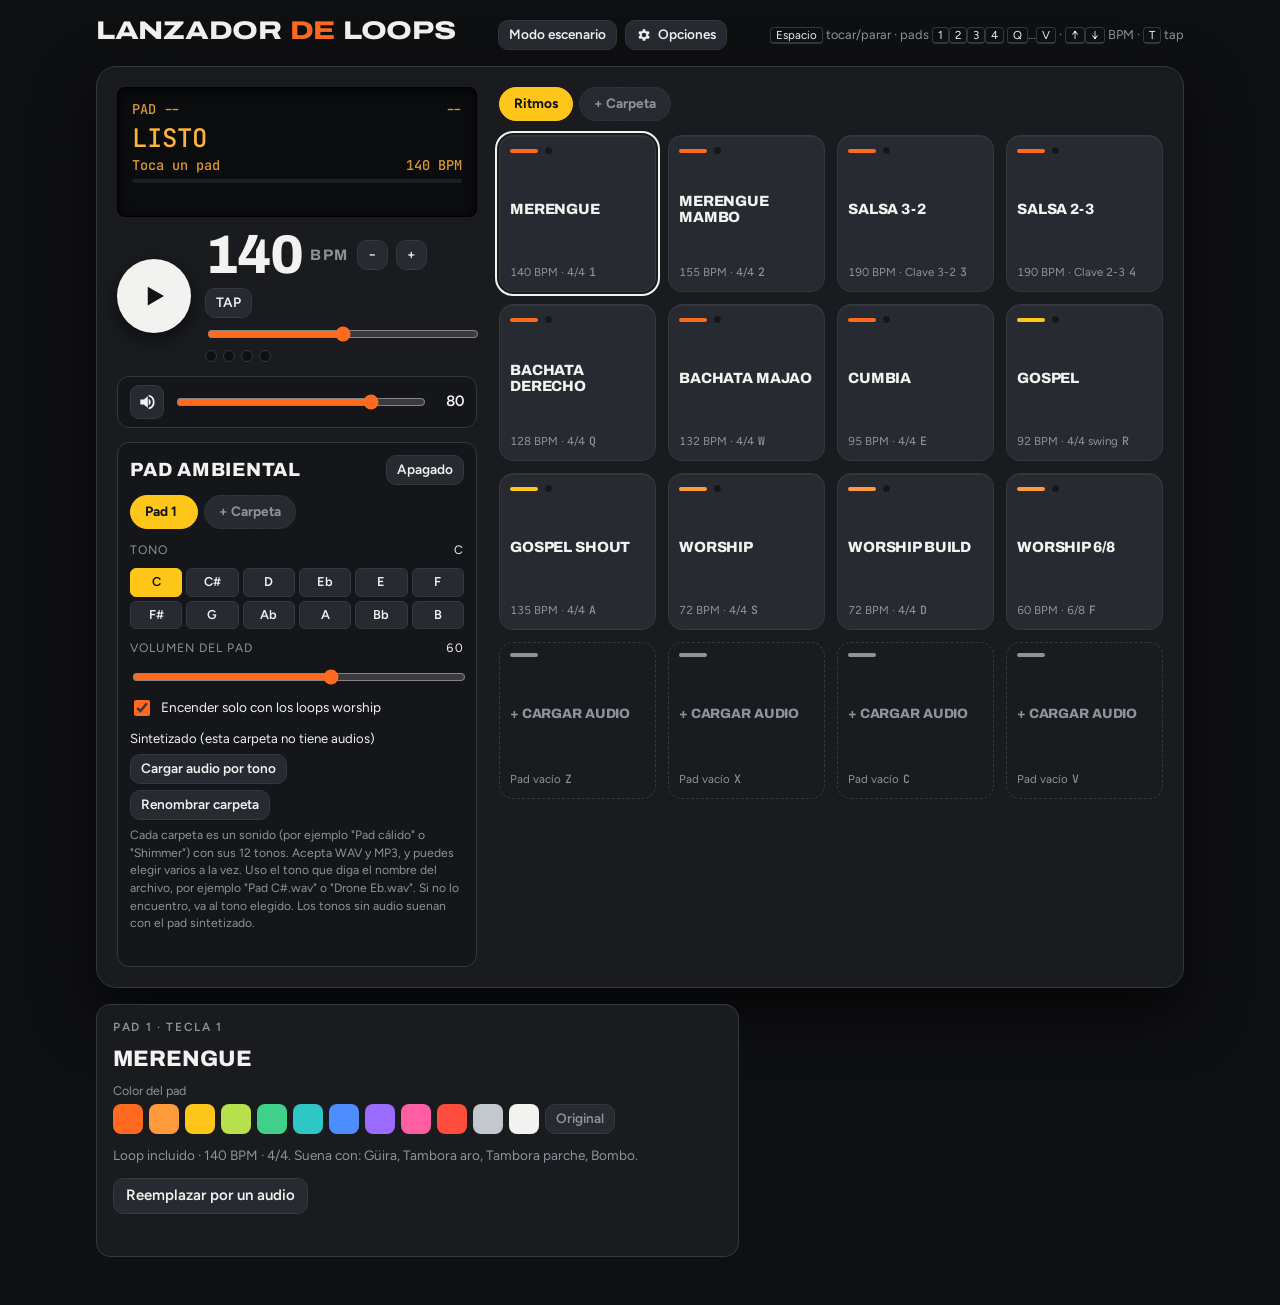
==== commit 75ce0e28: "Publicar carpetas de pads ambientales Co-Authored-By: Claude Opus 5.5 (1M context) <noreply@anthropi" ====
--- a/index.html
+++ b/index.html
@@ -258,6 +258,7 @@
 
       <div class="knobs">
         <div class="amb-head"><span class="t">Pad ambiental</span><button class="btn small" id="ambBtn">Apagado</button></div>
+        <div class="folders" id="ambFolders" aria-label="Carpetas de pads ambientales"></div>
         <div class="lbl"><span>Tono</span><output id="keyOut">C</output></div>
         <div class="keys" id="keys"></div>
         <label class="sl" for="ambVol"><span>Volumen del pad</span><output id="ambVolOut">60</output></label>
@@ -265,7 +266,8 @@
         <label class="check"><input type="checkbox" id="ambAuto" checked> Encender solo con los loops worship</label>
         <div class="amb-src settings"><span id="ambSrc">Sintetizado</span>
           <div class="row-btns"><button class="btn small" id="ambLoad">Cargar audio por tono</button><button class="btn small" id="ambClear" hidden>Quitar audio de este tono</button></div>
-          <p class="note">Acepta WAV y MP3, y puedes elegir varios a la vez. Uso el tono que diga el nombre del archivo, por ejemplo "Pad C#.wav" o "Drone Eb.wav". Si no lo encuentro, va al tono elegido.</p>
+          <div class="row-btns"><button class="btn small" id="ambRename">Renombrar carpeta</button><button class="btn small" id="ambDel" hidden>Borrar carpeta</button></div>
+          <p class="note">Cada carpeta es un sonido (por ejemplo "Pad cálido" o "Shimmer") con sus 12 tonos. Acepta WAV y MP3, y puedes elegir varios a la vez. Uso el tono que diga el nombre del archivo, por ejemplo "Pad C#.wav" o "Drone Eb.wav". Si no lo encuentro, va al tono elegido. Los tonos sin audio suenan con el pad sintetizado.</p>
           <div class="msg" id="ambMsg"></div></div>
       </div>
     </div>
@@ -421,7 +423,8 @@
 let pads = BUILTIN.map(p => p && clone(p));
 const emptyPads = () => Array(16).fill(null);
 const folders = [{ name: 'Ritmos', pads }];
-const st = { bpm:140, key:0, swing:50, quantize:true, lockBpm:false, vol:80, ambVol:60, ambAuto:true, sel:0, stage:false, colors:{}, quality:'hi', folder:0 };
+const ambBanks = [{ name: 'Pad 1', wav: {} }];   // carpetas del pad ambiental, cada una con sus tonos
+const st = { bpm:140, key:0, swing:50, quantize:true, lockBpm:false, vol:80, ambVol:60, ambAuto:true, sel:0, stage:false, colors:{}, quality:'hi', folder:0, ambBank:0 };
 const LS = 'lanzador.v2';
 try {
   const s = JSON.parse(localStorage.getItem(LS) || '{}');
@@ -429,12 +432,14 @@
   if (s.edits) for (const [i, tr] of Object.entries(s.edits)) if (pads[i] && !pads[i].wav) pads[i].tracks = tr;
   if (Array.isArray(s.folders)) s.folders.forEach((n, f) => { if (f === 0) folders[0].name = n; else folders[f] = { name: n, pads: emptyPads() }; });
   if (folders[s.folder]) st.folder = s.folder;
+  if (Array.isArray(s.ambBanks)) s.ambBanks.forEach((n, b) => { if (b === 0) ambBanks[0].name = n; else ambBanks[b] = { name: n, wav: {} }; });
+  if (ambBanks[s.ambBank]) st.ambBank = s.ambBank;
 } catch (e) {}
 function save(){
   try {
     const edits = {};
     folders[0].pads.forEach((p, i) => { if (p && !p.wav && BUILTIN[i] && JSON.stringify(p.tracks) !== JSON.stringify(BUILTIN[i].tracks)) edits[i] = p.tracks; });
-    localStorage.setItem(LS, JSON.stringify({ key:st.key, quantize:st.quantize, lockBpm:st.lockBpm, vol:st.vol, ambVol:st.ambVol, ambAuto:st.ambAuto, sel:st.sel, stage:st.stage, colors:st.colors, quality:st.quality, edits, folder:st.folder, folders: folders.map(f => f.name) }));
+    localStorage.setItem(LS, JSON.stringify({ key:st.key, quantize:st.quantize, lockBpm:st.lockBpm, vol:st.vol, ambVol:st.ambVol, ambAuto:st.ambAuto, sel:st.sel, stage:st.stage, colors:st.colors, quality:st.quality, edits, folder:st.folder, folders: folders.map(f => f.name), ambBank:st.ambBank, ambBanks: ambBanks.map(b => b.name) }));
   } catch (e) {}
 }
 
@@ -515,7 +520,8 @@
 
 // Pad ambiental: drone en el tono (raíz, quinta, octava, novena) con filtro que respira.
 let amb = null, ambOn = false, ambAutoOn = false;
-const ambWav = {};   // tono (0-11) -> { buffer, file }: drones propios exportados desde Ableton
+let ambWav = ambBanks[st.ambBank].wav;   // carpeta elegida: tono (0-11) -> { buffer, file }, drones propios exportados desde Ableton
+const ak = (b, k) => b ? `amb:${b}-${k}` : 'amb:' + k;   // clave en IndexedDB
 function ambStart(){
   const t = ctx.currentTime, root = 48 + st.key, w = ambWav[st.key];
   if (w) {   // WAV propio: en loop, sin seguir el BPM y con entrada suave
@@ -707,12 +713,15 @@
   $('beats').innerHTML = Array.from({ length: n }, (_, i) => `<span class="beat${i === 0 ? ' one' : ''}"></span>`).join('');
 }
 function renderAmb(){
+  $('ambFolders').innerHTML = ambBanks.map((B, b) => `<button class="fchip${b === st.ambBank ? ' on' : ''}" data-b="${b}" aria-pressed="${b === st.ambBank}">${esc(B.name)}<small style="opacity:.7">${Object.keys(B.wav).length ? ' · ' + Object.keys(B.wav).length : ''}</small></button>`).join('')
+    + '<button class="fchip add" data-b="new" aria-label="Nueva carpeta de pad">+ Carpeta</button>';
+  $('ambDel').hidden = st.ambBank === 0;
   $('ambBtn').textContent = ambOn ? 'Encendido' : 'Apagado';
   $('ambBtn').classList.toggle('lit', ambOn);
   $('keys').innerHTML = KEY_NAMES.map((k, i) => `<button class="${i === st.key ? 'sel' : ''}${ambWav[i] ? ' has' : ''}" data-k="${i}">${k}</button>`).join('');
   $('keyOut').textContent = KEY_NAMES[st.key];
   const n = Object.keys(ambWav).length, w = ambWav[st.key];
-  $('ambSrc').textContent = w ? `Tu audio: ${w.file}` : n ? `Sintetizado en ${KEY_NAMES[st.key]} · tienes audio en ${n} tonos` : 'Sintetizado';
+  $('ambSrc').textContent = w ? `Tu audio: ${w.file}` : n ? `Sintetizado en ${KEY_NAMES[st.key]} · esta carpeta tiene ${n === 1 ? '1 tono' : `${n} tonos`}` : 'Sintetizado (esta carpeta no tiene audios)';
   $('ambClear').hidden = !w;
 }
 let phCells = [];
@@ -839,11 +848,11 @@
       const bytes = await f.arrayBuffer(), buffer = await decode(bytes);
       const k = keyFromName(f.name) ?? st.key;
       ambWav[k] = { buffer, ...trimRegion(buffer, f.name), file: f.name, bytes };
-      await idb.put('amb:' + k, { file: f.name, bytes });
+      await idb.put(ak(st.ambBank, k), { file: f.name, bytes });
       done.push(KEY_NAMES[k]);
     } catch (e) { ambMsg(`No pude leer ${f.name}.`, true); }
   }
-  if (done.length) { ambMsg(`Cargado en: ${done.join(', ')}.`); note('addMsg', `Drones cargados en: ${done.join(', ')}.`); }
+  if (done.length) { ambMsg(`Cargado en ${ambBanks[st.ambBank].name}: ${done.join(', ')}.`); note('addMsg', `Drones cargados en ${ambBanks[st.ambBank].name}: ${done.join(', ')}.`); }
   if (ambOn) { ambStop(); ambStart(); }
   renderAmb();
 }
@@ -857,7 +866,7 @@
         if (!folders[f]) continue;
         folders[f].pads[i] = { wav:true, name: v.name, bpm: v.bpm, follow: v.follow !== false, buffer, ...trimRegion(buffer, v.file), bytes: v.bytes, file: v.file }; }
       if (kind === 'kit') kit[id] = { buffer, ...trimRegion(buffer, v.file), file: v.file, bytes: v.bytes };
-      if (kind === 'amb') ambWav[+id] = { buffer, ...trimRegion(buffer, v.file), file: v.file, bytes: v.bytes };
+      if (kind === 'amb') { const [b, k] = id.includes('-') ? id.split('-').map(Number) : [0, +id]; if (!ambBanks[b]) continue; ambBanks[b].wav[k] = { buffer, ...trimRegion(buffer, v.file), file: v.file, bytes: v.bytes }; }
     } catch (e) {}
   }
   renderPads(); renderEdit(); renderKit(); renderAmb();
@@ -892,7 +901,7 @@
 $('keys').onclick = e => { const b = e.target.closest('button'); if (!b) return; st.key = +b.dataset.k; save(); if (ambOn) { ambStop(); ambStart(); } renderAmb(); };
 $('ambLoad').onclick = () => $('ambFile').click();
 $('ambFile').onchange = e => { const fs = [...e.target.files]; e.target.value = ''; loadAmbFiles(fs); };
-$('ambClear').onclick = async () => { delete ambWav[st.key]; await idb.del('amb:' + st.key); if (ambOn) { ambStop(); ambStart(); } ambMsg(''); renderAmb(); };
+$('ambClear').onclick = async () => { delete ambWav[st.key]; await idb.del(ak(st.ambBank, st.key)); if (ambOn) { ambStop(); ambStart(); } ambMsg(''); renderAmb(); };
 $('ambVol').oninput = e => { st.ambVol = +e.target.value; $('ambVolOut').textContent = st.ambVol; applyLevels(); save(); };
 $('ambAuto').onchange = e => { st.ambAuto = e.target.checked; save(); };
 $('padFile').onchange = e => { const f = e.target.files[0]; e.target.value = ''; if (loadTarget) onFile(f, loadTarget); };
@@ -1084,7 +1093,12 @@
   });
   set.pads = set.folders[0].pads;   // para versiones anteriores de la app
   for (const [k, v] of Object.entries(kit)) if (v.bytes) { const a = `audio/kit-${k}.${extOf(v.file)}`; set.kit[k] = { file: v.file, audio: a }; files.push({ name: a, data: new Uint8Array(v.bytes.slice(0)) }); }
-  for (const [k, v] of Object.entries(ambWav)) if (v.bytes) { const a = `audio/drone-${KEY_NAMES[k].replace('#', 's')}.${extOf(v.file)}`; set.amb[k] = { file: v.file, audio: a }; files.push({ name: a, data: new Uint8Array(v.bytes.slice(0)) }); }
+  set.ambFolders = ambBanks.map((B, b) => {
+    const am = {};
+    for (const [k, v] of Object.entries(B.wav)) if (v.bytes) { const a = `audio/${b ? `pad-amb-${b + 1}-` : ''}drone-${KEY_NAMES[k].replace('#', 's')}.${extOf(v.file)}`; am[k] = { file: v.file, audio: a }; files.push({ name: a, data: new Uint8Array(v.bytes.slice(0)) }); }
+    return { name: B.name, amb: am };
+  });
+  set.amb = set.ambFolders[0].amb;   // para versiones anteriores de la app
   files.unshift({ name: 'set.json', data: enc.encode(JSON.stringify(set, null, 1)) });
   // Extensión propia: así el celular no lo descomprime solo y WhatsApp lo manda tal cual.
   return { name: `Set Lanzador ${new Date().toISOString().slice(0, 10)}.lanzador`, blob: new Blob([makeZip(files)], { type: 'application/octet-stream' }), files };
@@ -1129,22 +1143,23 @@
     if (!set || set.app !== 'lanzador-de-loops') throw new Error('set');
     const audio = path => z[prefix + path] || z[path] || z[Object.keys(z).find(n => base(n) === base(path))];
     const fl = set.folders || [{ name: 'Ritmos', pads: set.pads || {} }];
-    const all = [...fl.flatMap(F => Object.values(F.pads || {})), ...Object.values(set.kit || {}), ...Object.values(set.amb || {})];
+    const af = set.ambFolders || [{ name: 'Pad 1', amb: set.amb || {} }];
+    const all = [...fl.flatMap(F => Object.values(F.pads || {})), ...Object.values(set.kit || {}), ...af.flatMap(A => Object.values(A.amb || {}))];
     const missing = all.filter(m => !audio(m.audio)).length;
-    pendingSet = { set, fl, audio };
-    $('setConfirmTxt').textContent = `Este set trae ${fl.length} ${fl.length === 1 ? 'carpeta' : 'carpetas'} y ${all.length - missing} ${all.length - missing === 1 ? 'audio' : 'audios'}. Va a reemplazar tus carpetas, pads, sonidos y drones de este equipo.`
+    pendingSet = { set, fl, af, audio };
+    $('setConfirmTxt').textContent = `Este set trae ${fl.length} ${fl.length === 1 ? 'carpeta' : 'carpetas'} de loops, ${af.length} de pads y ${all.length - missing} ${all.length - missing === 1 ? 'audio' : 'audios'}. Va a reemplazar tus carpetas, pads, sonidos y drones de este equipo.`
       + (missing ? ` ${missing === 1 ? 'Falta 1 audio' : `Faltan ${missing} audios`}: si quieres todo, elige el archivo .lanzador completo.` : '');
     $('setConfirm').hidden = false; setMsg('');
   } catch (e) { setMsg('Ese archivo no es un set del Lanzador. Elige el archivo .lanzador (o .zip) que guardaste.', true); }
 }
 async function applySet(){
-  const { set, fl, audio } = pendingSet; pendingSet = null; $('setConfirm').hidden = true;
+  const { set, fl, af, audio } = pendingSet; pendingSet = null; $('setConfirm').hidden = true;
   if (playing) stop();
   setMsg('Cargando set…');
   const ab = u => u.buffer.slice(u.byteOffset, u.byteOffset + u.byteLength);
   for (const [k] of await idb.all()) await idb.del(k);
   for (const k of Object.keys(kit)) delete kit[k];
-  for (const k of Object.keys(ambWav)) delete ambWav[k];
+  ambBanks.length = 1; ambBanks[0].wav = {}; st.ambBank = 0;
   folders.length = 1; pads = folders[0].pads; st.folder = 0;
   BUILTIN.forEach((b, i) => { pads[i] = b ? clone(b) : null; });
   for (const [i, tr] of Object.entries(set.edits || {})) if (pads[i]) pads[i].tracks = tr;
@@ -1161,10 +1176,14 @@
     try { const bytes = ab(audio(m.audio)), buffer = await decode(bytes);
       kit[k] = { buffer, ...trimRegion(buffer, m.file), file: m.file, bytes }; await idb.put('kit:' + k, { file: m.file, bytes }); } catch (e) { bad++; }
   }
-  for (const [k, m] of Object.entries(set.amb || {})) {
-    try { const bytes = ab(audio(m.audio)), buffer = await decode(bytes);
-      ambWav[+k] = { buffer, ...trimRegion(buffer, m.file), file: m.file, bytes }; await idb.put('amb:' + k, { file: m.file, bytes }); } catch (e) { bad++; }
-  }
+  for (let b = 0; b < af.length; b++) {
+    if (b) ambBanks[b] = { name: af[b].name || `Pad ${b + 1}`, wav: {} }; else ambBanks[0].name = af[0].name || 'Pad 1';
+    for (const [k, m] of Object.entries(af[b].amb || {})) {
+      try { const bytes = ab(audio(m.audio)), buffer = await decode(bytes);
+        ambBanks[b].wav[+k] = { buffer, ...trimRegion(buffer, m.file), file: m.file, bytes }; await idb.put(ak(b, +k), { file: m.file, bytes }); } catch (e) { bad++; }
+    }
+  }
+  ambWav = ambBanks[0].wav;
   Object.assign(st, set.ajustes || {});
   $('quantize').checked = st.quantize; $('lockBpm').checked = st.lockBpm; $('ambAuto').checked = st.ambAuto; $('xQuality').value = st.quality;
   $('vol').value = st.vol; $('volOut').textContent = st.vol; $('ambVol').value = st.ambVol; $('ambVolOut').textContent = st.ambVol;
@@ -1224,7 +1243,7 @@
   if (playing) stop();
   for (const [k] of await idb.all()) await idb.del(k);
   for (const k of Object.keys(kit)) delete kit[k];
-  for (const k of Object.keys(ambWav)) delete ambWav[k];
+  ambBanks.length = 1; ambBanks[0] = { name: 'Pad 1', wav: {} }; ambWav = ambBanks[0].wav; st.ambBank = 0;
   folders.length = 1; folders[0].name = 'Ritmos'; pads = folders[0].pads; st.folder = 0;
   BUILTIN.forEach((b, i) => { pads[i] = b ? clone(b) : null; });
   st.colors = {}; st.sel = 0; renderFolders(); renderFolderList();
@@ -1232,6 +1251,40 @@
   save(); renderPads(); renderEdit(); renderKit(); renderAmb(); renderLcd();
   note('resetMsg', 'Listo, la app volvió a los loops originales.');
 };
+
+// ---------- Carpetas del pad ambiental ----------
+function setAmbBank(b){
+  if (!ambBanks[b] || b === st.ambBank) return;
+  st.ambBank = b; ambWav = ambBanks[b].wav; save();
+  if (ambOn) { ambStop(); ambStart(); }   // cruza suave al nuevo sonido
+  ambMsg(''); renderAmb();
+}
+function newAmbBank(){
+  ambBanks.push({ name: `Pad ${ambBanks.length + 1}`, wav: {} });
+  setAmbBank(ambBanks.length - 1);
+  ambMsg(`Creé "${ambBanks[st.ambBank].name}". Carga sus tonos con "Cargar audio por tono".`);
+}
+async function deleteAmbBank(b){
+  if (!b || !ambBanks[b]) return;
+  const n = Object.keys(ambBanks[b].wav).length;
+  if (n && !confirm(`¿Borrar la carpeta "${ambBanks[b].name}" y ${n === 1 ? 'su tono' : `sus ${n} tonos`}?`)) return;
+  const name = ambBanks[b].name;
+  for (const [k, v] of await idb.all()) {
+    const m = k.match(/^amb:(\d+)-(\d+)$/); if (!m) continue;
+    if (+m[1] === b) await idb.del(k);
+    else if (+m[1] > b) { await idb.put(ak(+m[1] - 1, +m[2]), v); await idb.del(k); }
+  }
+  ambBanks.splice(b, 1);
+  const to = st.ambBank >= b ? st.ambBank - 1 : st.ambBank;
+  st.ambBank = -1; setAmbBank(Math.max(0, to));
+  ambMsg(`Borré la carpeta "${name}".`);
+}
+$('ambFolders').onclick = e => { const c = e.target.closest('[data-b]'); if (!c) return; c.dataset.b === 'new' ? newAmbBank() : setAmbBank(+c.dataset.b); };
+$('ambRename').onclick = () => {
+  const n = prompt('Nombre de la carpeta', ambBanks[st.ambBank].name);
+  if (n && n.trim()) { ambBanks[st.ambBank].name = n.trim().slice(0, 20); save(); renderAmb(); }
+};
+$('ambDel').onclick = () => deleteAmbBank(st.ambBank);
 
 // ---------- Carpetas ----------
 function renderFolders(){
@@ -1325,7 +1378,7 @@
 pads = folders[st.folder].pads;
 applyStage(); showSwing(); renderTransport(); renderFolders(); renderPads(); renderLcd(); renderBeats(); renderAmb(); renderEdit(); renderKit();
 requestAnimationFrame(frame);
-restoreSaved().then(() => { pads = folders[st.folder].pads; renderPads(); renderEdit(); openShared(); });
+restoreSaved().then(() => { pads = folders[st.folder].pads; ambWav = ambBanks[st.ambBank].wav; renderAmb(); renderPads(); renderEdit(); openShared(); });
 })();
 </script>
 <script>
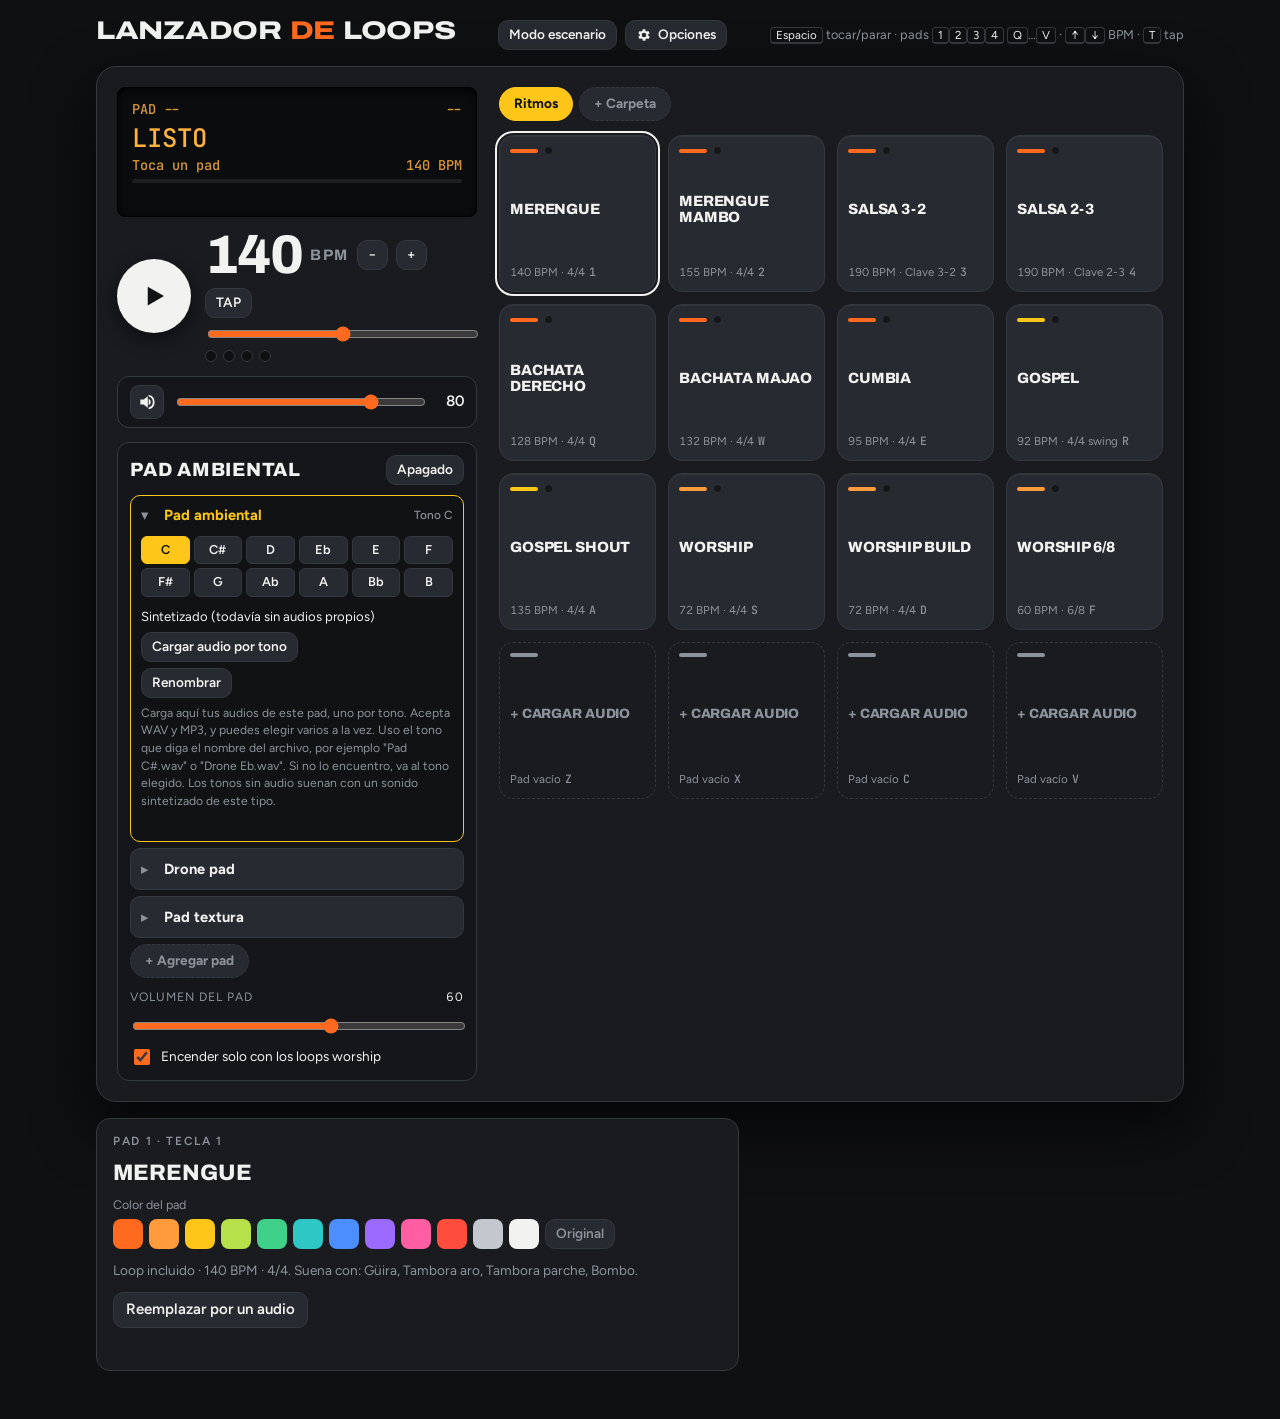
==== commit 89b520f9: "Publicar lista de tipos de pad Co-Authored-By: Claude Opus 5.5 (1M context) <noreply@anthropic.com> " ====
--- a/index.html
+++ b/index.html
@@ -90,6 +90,17 @@
 .knobs output { color: var(--fg); font-variant-numeric: tabular-nums; text-transform: none; }
 .check { display: flex; align-items: center; gap: 8px; font-size: .85rem; }
 .check input { accent-color: var(--orange); width: 16px; height: 16px; flex: none; }
+.alist { display: grid; gap: 6px; }
+.arow { border: 1px solid var(--line); border-radius: 10px; background: var(--pad); }
+.arow.open { border-color: var(--yellow); background: #0003; }
+.ahead { width: 100%; display: flex; align-items: center; gap: 8px; background: transparent; border: 0; padding: 9px 10px; font-weight: 700; font-size: .92rem; text-align: left; color: var(--fg); min-height: 40px; }
+.ahead .chev { width: 1em; color: var(--muted); }
+.arow.open .ahead .an { color: var(--yellow); }
+.arow.live .ahead .chev { color: var(--orange); }
+.ahead .ainfo { margin-left: auto; color: var(--muted); font-size: .74rem; font-weight: 500; }
+.arow .keys { padding: 0 10px 10px; }
+.arow .aslot { padding: 0 10px 10px; }
+.alist .fchip.add { justify-self: start; }
 .keys { display: grid; grid-template-columns: repeat(6, 1fr); gap: 4px; }
 .keys button { background: var(--pad); border: 1px solid var(--line); border-radius: 6px; padding: 4px 0; font-size: .8rem; font-weight: 600; }
 .keys button.has { box-shadow: inset 0 -3px 0 var(--orange); }
@@ -258,16 +269,14 @@
 
       <div class="knobs">
         <div class="amb-head"><span class="t">Pad ambiental</span><button class="btn small" id="ambBtn">Apagado</button></div>
-        <div class="folders" id="ambFolders" aria-label="Carpetas de pads ambientales"></div>
-        <div class="lbl"><span>Tono</span><output id="keyOut">C</output></div>
-        <div class="keys" id="keys"></div>
+        <div class="alist" id="ambFolders" aria-label="Tipos de pad"></div>
         <label class="sl" for="ambVol"><span>Volumen del pad</span><output id="ambVolOut">60</output></label>
         <input type="range" id="ambVol" min="0" max="100" value="60">
         <label class="check"><input type="checkbox" id="ambAuto" checked> Encender solo con los loops worship</label>
-        <div class="amb-src settings"><span id="ambSrc">Sintetizado</span>
+        <div class="amb-src settings" id="ambBox"><span id="ambSrc">Sintetizado</span>
           <div class="row-btns"><button class="btn small" id="ambLoad">Cargar audio por tono</button><button class="btn small" id="ambClear" hidden>Quitar audio de este tono</button></div>
-          <div class="row-btns"><button class="btn small" id="ambRename">Renombrar carpeta</button><button class="btn small" id="ambDel" hidden>Borrar carpeta</button></div>
-          <p class="note">Cada carpeta es un sonido (por ejemplo "Pad cálido" o "Shimmer") con sus 12 tonos. Acepta WAV y MP3, y puedes elegir varios a la vez. Uso el tono que diga el nombre del archivo, por ejemplo "Pad C#.wav" o "Drone Eb.wav". Si no lo encuentro, va al tono elegido. Los tonos sin audio suenan con el pad sintetizado.</p>
+          <div class="row-btns"><button class="btn small" id="ambRename">Renombrar</button><button class="btn small" id="ambDel" hidden>Borrar este pad</button></div>
+          <p class="note">Carga aquí tus audios de este pad, uno por tono. Acepta WAV y MP3, y puedes elegir varios a la vez. Uso el tono que diga el nombre del archivo, por ejemplo "Pad C#.wav" o "Drone Eb.wav". Si no lo encuentro, va al tono elegido. Los tonos sin audio suenan con un sonido sintetizado de este tipo.</p>
           <div class="msg" id="ambMsg"></div></div>
       </div>
     </div>
@@ -423,7 +432,12 @@
 let pads = BUILTIN.map(p => p && clone(p));
 const emptyPads = () => Array(16).fill(null);
 const folders = [{ name: 'Ritmos', pads }];
-const ambBanks = [{ name: 'Pad 1', wav: {} }];   // carpetas del pad ambiental, cada una con sus tonos
+// Tipos de pad ambiental, cada uno con sus 12 tonos. synth = sonido de respaldo para los tonos sin audio.
+const AMB_DEFAULT = [['Pad ambiental', 'warm'], ['Drone pad', 'drone'], ['Pad textura', 'texture']];
+const ambBanks = AMB_DEFAULT.map(([name, synth]) => ({ name, synth, wav: {} }));
+function ambDefaults(){   // sets y versiones anteriores tenían una sola carpeta "Pad 1"
+  if (ambBanks.length === 1 && /^pad 1$/i.test(ambBanks[0].name)) { ambBanks[0].name = AMB_DEFAULT[0][0]; ambBanks[0].synth = 'warm'; AMB_DEFAULT.slice(1).forEach(([name, synth]) => ambBanks.push({ name, synth, wav: {} })); }
+}
 const st = { bpm:140, key:0, swing:50, quantize:true, lockBpm:false, vol:80, ambVol:60, ambAuto:true, sel:0, stage:false, colors:{}, quality:'hi', folder:0, ambBank:0 };
 const LS = 'lanzador.v2';
 try {
@@ -432,14 +446,18 @@
   if (s.edits) for (const [i, tr] of Object.entries(s.edits)) if (pads[i] && !pads[i].wav) pads[i].tracks = tr;
   if (Array.isArray(s.folders)) s.folders.forEach((n, f) => { if (f === 0) folders[0].name = n; else folders[f] = { name: n, pads: emptyPads() }; });
   if (folders[s.folder]) st.folder = s.folder;
-  if (Array.isArray(s.ambBanks)) s.ambBanks.forEach((n, b) => { if (b === 0) ambBanks[0].name = n; else ambBanks[b] = { name: n, wav: {} }; });
+  if (Array.isArray(s.ambBanks)) {
+    ambBanks.length = 0;
+    s.ambBanks.forEach(x => ambBanks.push(typeof x === 'string' ? { name: x, synth: 'warm', wav: {} } : { name: x.name, synth: x.synth || 'warm', wav: {} }));
+    ambDefaults();
+  }
   if (ambBanks[s.ambBank]) st.ambBank = s.ambBank;
 } catch (e) {}
 function save(){
   try {
     const edits = {};
     folders[0].pads.forEach((p, i) => { if (p && !p.wav && BUILTIN[i] && JSON.stringify(p.tracks) !== JSON.stringify(BUILTIN[i].tracks)) edits[i] = p.tracks; });
-    localStorage.setItem(LS, JSON.stringify({ key:st.key, quantize:st.quantize, lockBpm:st.lockBpm, vol:st.vol, ambVol:st.ambVol, ambAuto:st.ambAuto, sel:st.sel, stage:st.stage, colors:st.colors, quality:st.quality, edits, folder:st.folder, folders: folders.map(f => f.name), ambBank:st.ambBank, ambBanks: ambBanks.map(b => b.name) }));
+    localStorage.setItem(LS, JSON.stringify({ key:st.key, quantize:st.quantize, lockBpm:st.lockBpm, vol:st.vol, ambVol:st.ambVol, ambAuto:st.ambAuto, sel:st.sel, stage:st.stage, colors:st.colors, quality:st.quality, edits, folder:st.folder, folders: folders.map(f => f.name), ambBank:st.ambBank, ambBanks: ambBanks.map(b => ({ name: b.name, synth: b.synth })) }));
   } catch (e) {}
 }
 
@@ -531,6 +549,34 @@
     amb = { out, oscs: [src] };
     return;
   }
+  const kind = ambBanks[st.ambBank].synth || 'warm';
+  if (kind === 'drone') {   // grave y quieto: fundamental, octava abajo y quinta, casi sin brillo
+    const out = ctx.createGain(); out.gain.setValueAtTime(.0001, t); out.gain.linearRampToValueAtTime(.22, t + 3);
+    const f = ctx.createBiquadFilter(); f.type = 'lowpass'; f.frequency.value = 520; f.Q.value = .4; f.connect(out); out.connect(buses.amb);
+    const oscs = [];
+    for (const [semi, lvl, type] of [[-12, 1, 'sine'], [0, .8, 'triangle'], [7, .45, 'sine'], [12, .25, 'triangle']]) {
+      for (const det of [-4, 4]) {
+        const o = ctx.createOscillator(); o.type = type; o.frequency.value = 440 * Math.pow(2, (root + semi - 69) / 12); o.detune.value = det;
+        const g = ctx.createGain(); g.gain.value = lvl * .5; o.connect(g); g.connect(f); o.start(t); oscs.push(o);
+      }
+    }
+    amb = { out, oscs }; return;
+  }
+  if (kind === 'texture') {   // aire y brillo: octavas altas que titilan sobre ruido filtrado en el tono
+    const out = ctx.createGain(); out.gain.setValueAtTime(.0001, t); out.gain.linearRampToValueAtTime(.14, t + 3); out.connect(buses.amb);
+    const oscs = [];
+    const nb = ctx.createBuffer(1, ctx.sampleRate * 4, ctx.sampleRate), nd = nb.getChannelData(0); for (let i = 0; i < nd.length; i++) nd[i] = Math.random() * 2 - 1;
+    const noise = ctx.createBufferSource(); noise.buffer = nb; noise.loop = true;
+    const bp = ctx.createBiquadFilter(); bp.type = 'bandpass'; bp.frequency.value = 440 * Math.pow(2, (root + 24 - 69) / 12); bp.Q.value = 18;
+    const ng = ctx.createGain(); ng.gain.value = 1.4; noise.connect(bp); bp.connect(ng); ng.connect(out); noise.start(t); oscs.push(noise);
+    [[12, .5, .13], [19, .35, .21], [24, .3, .17], [31, .18, .29]].forEach(([semi, lvl, rate]) => {
+      const o = ctx.createOscillator(); o.type = 'sine'; o.frequency.value = 440 * Math.pow(2, (root + semi - 69) / 12);
+      const g = ctx.createGain(); g.gain.value = lvl * .35;
+      const l = ctx.createOscillator(); l.frequency.value = rate; const lg = ctx.createGain(); lg.gain.value = lvl * .3; l.connect(lg); lg.connect(g.gain);
+      o.connect(g); g.connect(out); o.start(t); l.start(t); oscs.push(o, l);
+    });
+    amb = { out, oscs }; return;
+  }
   const out = ctx.createGain(); out.gain.setValueAtTime(.0001, t); out.gain.linearRampToValueAtTime(.16, t + 2.5);
   const f = ctx.createBiquadFilter(); f.type = 'lowpass'; f.frequency.value = 900; f.Q.value = .6;
   const lfo = ctx.createOscillator(); lfo.frequency.value = .07; const lg = ctx.createGain(); lg.gain.value = 350;
@@ -712,16 +758,23 @@
   const n = p && !p.wav ? lenOf(p) / p.div : 4;
   $('beats').innerHTML = Array.from({ length: n }, (_, i) => `<span class="beat${i === 0 ? ' one' : ''}"></span>`).join('');
 }
+const ambBox = document.getElementById('ambBox');
 function renderAmb(){
-  $('ambFolders').innerHTML = ambBanks.map((B, b) => `<button class="fchip${b === st.ambBank ? ' on' : ''}" data-b="${b}" aria-pressed="${b === st.ambBank}">${esc(B.name)}<small style="opacity:.7">${Object.keys(B.wav).length ? ' · ' + Object.keys(B.wav).length : ''}</small></button>`).join('')
-    + '<button class="fchip add" data-b="new" aria-label="Nueva carpeta de pad">+ Carpeta</button>';
+  ambBox.remove();
+  $('ambFolders').innerHTML = ambBanks.map((B, b) => {
+    const open = b === st.ambBank, n = Object.keys(B.wav).length;
+    return `<div class="arow${open ? ' open' : ''}${open && ambOn ? ' live' : ''}">
+      <button class="ahead" data-b="${b}" aria-expanded="${open}"><span class="chev">${open ? '▾' : '▸'}</span><span class="an">${esc(B.name)}</span>
+        <span class="ainfo">${open ? 'Tono ' + KEY_NAMES[st.key] : ''}${n ? `${open ? ' · ' : ''}${n} ${n === 1 ? 'audio' : 'audios'}` : ''}</span></button>
+      ${open ? `<div class="keys">${KEY_NAMES.map((k, i) => `<button class="${i === st.key ? 'sel' : ''}${ambWav[i] ? ' has' : ''}" data-k="${i}" aria-label="Tono ${k}">${k}</button>`).join('')}</div><div class="aslot"></div>` : ''}
+    </div>`;
+  }).join('') + '<button class="fchip add" data-b="new">+ Agregar pad</button>';
+  $('ambFolders').querySelector('.aslot').appendChild(ambBox);
   $('ambDel').hidden = st.ambBank === 0;
   $('ambBtn').textContent = ambOn ? 'Encendido' : 'Apagado';
   $('ambBtn').classList.toggle('lit', ambOn);
-  $('keys').innerHTML = KEY_NAMES.map((k, i) => `<button class="${i === st.key ? 'sel' : ''}${ambWav[i] ? ' has' : ''}" data-k="${i}">${k}</button>`).join('');
-  $('keyOut').textContent = KEY_NAMES[st.key];
   const n = Object.keys(ambWav).length, w = ambWav[st.key];
-  $('ambSrc').textContent = w ? `Tu audio: ${w.file}` : n ? `Sintetizado en ${KEY_NAMES[st.key]} · esta carpeta tiene ${n === 1 ? '1 tono' : `${n} tonos`}` : 'Sintetizado (esta carpeta no tiene audios)';
+  $('ambSrc').textContent = w ? `Tu audio: ${w.file}` : n ? `Sintetizado en ${KEY_NAMES[st.key]} · este pad tiene ${n === 1 ? '1 audio' : `${n} audios`}` : 'Sintetizado (todavía sin audios propios)';
   $('ambClear').hidden = !w;
 }
 let phCells = [];
@@ -898,7 +951,7 @@
 $('quantize').onchange = e => { st.quantize = e.target.checked; save(); };
 $('lockBpm').onchange = e => { st.lockBpm = e.target.checked; save(); };
 $('ambBtn').onclick = () => setAmb(!ambOn);
-$('keys').onclick = e => { const b = e.target.closest('button'); if (!b) return; st.key = +b.dataset.k; save(); if (ambOn) { ambStop(); ambStart(); } renderAmb(); };
+function pickKey(k){ st.key = k; save(); if (ambOn) { ambStop(); ambStart(); } renderAmb(); }
 $('ambLoad').onclick = () => $('ambFile').click();
 $('ambFile').onchange = e => { const fs = [...e.target.files]; e.target.value = ''; loadAmbFiles(fs); };
 $('ambClear').onclick = async () => { delete ambWav[st.key]; await idb.del(ak(st.ambBank, st.key)); if (ambOn) { ambStop(); ambStart(); } ambMsg(''); renderAmb(); };
@@ -1096,7 +1149,7 @@
   set.ambFolders = ambBanks.map((B, b) => {
     const am = {};
     for (const [k, v] of Object.entries(B.wav)) if (v.bytes) { const a = `audio/${b ? `pad-amb-${b + 1}-` : ''}drone-${KEY_NAMES[k].replace('#', 's')}.${extOf(v.file)}`; am[k] = { file: v.file, audio: a }; files.push({ name: a, data: new Uint8Array(v.bytes.slice(0)) }); }
-    return { name: B.name, amb: am };
+    return { name: B.name, synth: B.synth, amb: am };
   });
   set.amb = set.ambFolders[0].amb;   // para versiones anteriores de la app
   files.unshift({ name: 'set.json', data: enc.encode(JSON.stringify(set, null, 1)) });
@@ -1177,13 +1230,13 @@
       kit[k] = { buffer, ...trimRegion(buffer, m.file), file: m.file, bytes }; await idb.put('kit:' + k, { file: m.file, bytes }); } catch (e) { bad++; }
   }
   for (let b = 0; b < af.length; b++) {
-    if (b) ambBanks[b] = { name: af[b].name || `Pad ${b + 1}`, wav: {} }; else ambBanks[0].name = af[0].name || 'Pad 1';
+    if (b) ambBanks[b] = { name: af[b].name || `Pad ${b + 1}`, synth: af[b].synth || 'warm', wav: {} }; else { ambBanks[0].name = af[0].name || 'Pad 1'; ambBanks[0].synth = af[0].synth || 'warm'; }
     for (const [k, m] of Object.entries(af[b].amb || {})) {
       try { const bytes = ab(audio(m.audio)), buffer = await decode(bytes);
         ambBanks[b].wav[+k] = { buffer, ...trimRegion(buffer, m.file), file: m.file, bytes }; await idb.put(ak(b, +k), { file: m.file, bytes }); } catch (e) { bad++; }
     }
   }
-  ambWav = ambBanks[0].wav;
+  ambDefaults(); ambWav = ambBanks[0].wav;
   Object.assign(st, set.ajustes || {});
   $('quantize').checked = st.quantize; $('lockBpm').checked = st.lockBpm; $('ambAuto').checked = st.ambAuto; $('xQuality').value = st.quality;
   $('vol').value = st.vol; $('volOut').textContent = st.vol; $('ambVol').value = st.ambVol; $('ambVolOut').textContent = st.ambVol;
@@ -1243,7 +1296,7 @@
   if (playing) stop();
   for (const [k] of await idb.all()) await idb.del(k);
   for (const k of Object.keys(kit)) delete kit[k];
-  ambBanks.length = 1; ambBanks[0] = { name: 'Pad 1', wav: {} }; ambWav = ambBanks[0].wav; st.ambBank = 0;
+  ambBanks.length = 0; AMB_DEFAULT.forEach(([name, synth]) => ambBanks.push({ name, synth, wav: {} })); ambWav = ambBanks[0].wav; st.ambBank = 0;
   folders.length = 1; folders[0].name = 'Ritmos'; pads = folders[0].pads; st.folder = 0;
   BUILTIN.forEach((b, i) => { pads[i] = b ? clone(b) : null; });
   st.colors = {}; st.sel = 0; renderFolders(); renderFolderList();
@@ -1260,14 +1313,14 @@
   ambMsg(''); renderAmb();
 }
 function newAmbBank(){
-  ambBanks.push({ name: `Pad ${ambBanks.length + 1}`, wav: {} });
+  ambBanks.push({ name: `Pad ${ambBanks.length + 1}`, synth: 'warm', wav: {} });
   setAmbBank(ambBanks.length - 1);
-  ambMsg(`Creé "${ambBanks[st.ambBank].name}". Carga sus tonos con "Cargar audio por tono".`);
+  ambMsg(`Creé "${ambBanks[st.ambBank].name}". Ponle nombre con "Renombrar" y carga sus tonos con "Cargar audio por tono".`);
 }
 async function deleteAmbBank(b){
   if (!b || !ambBanks[b]) return;
   const n = Object.keys(ambBanks[b].wav).length;
-  if (n && !confirm(`¿Borrar la carpeta "${ambBanks[b].name}" y ${n === 1 ? 'su tono' : `sus ${n} tonos`}?`)) return;
+  if (n && !confirm(`¿Borrar "${ambBanks[b].name}" y ${n === 1 ? 'su audio' : `sus ${n} audios`}?`)) return;
   const name = ambBanks[b].name;
   for (const [k, v] of await idb.all()) {
     const m = k.match(/^amb:(\d+)-(\d+)$/); if (!m) continue;
@@ -1277,11 +1330,11 @@
   ambBanks.splice(b, 1);
   const to = st.ambBank >= b ? st.ambBank - 1 : st.ambBank;
   st.ambBank = -1; setAmbBank(Math.max(0, to));
-  ambMsg(`Borré la carpeta "${name}".`);
-}
-$('ambFolders').onclick = e => { const c = e.target.closest('[data-b]'); if (!c) return; c.dataset.b === 'new' ? newAmbBank() : setAmbBank(+c.dataset.b); };
+  ambMsg(`Borré "${name}".`);
+}
+$('ambFolders').onclick = e => { const kb = e.target.closest('[data-k]'); if (kb) { pickKey(+kb.dataset.k); return; } const c = e.target.closest('[data-b]'); if (!c) return; c.dataset.b === 'new' ? newAmbBank() : setAmbBank(+c.dataset.b); };
 $('ambRename').onclick = () => {
-  const n = prompt('Nombre de la carpeta', ambBanks[st.ambBank].name);
+  const n = prompt('Nombre de este pad', ambBanks[st.ambBank].name);
   if (n && n.trim()) { ambBanks[st.ambBank].name = n.trim().slice(0, 20); save(); renderAmb(); }
 };
 $('ambDel').onclick = () => deleteAmbBank(st.ambBank);
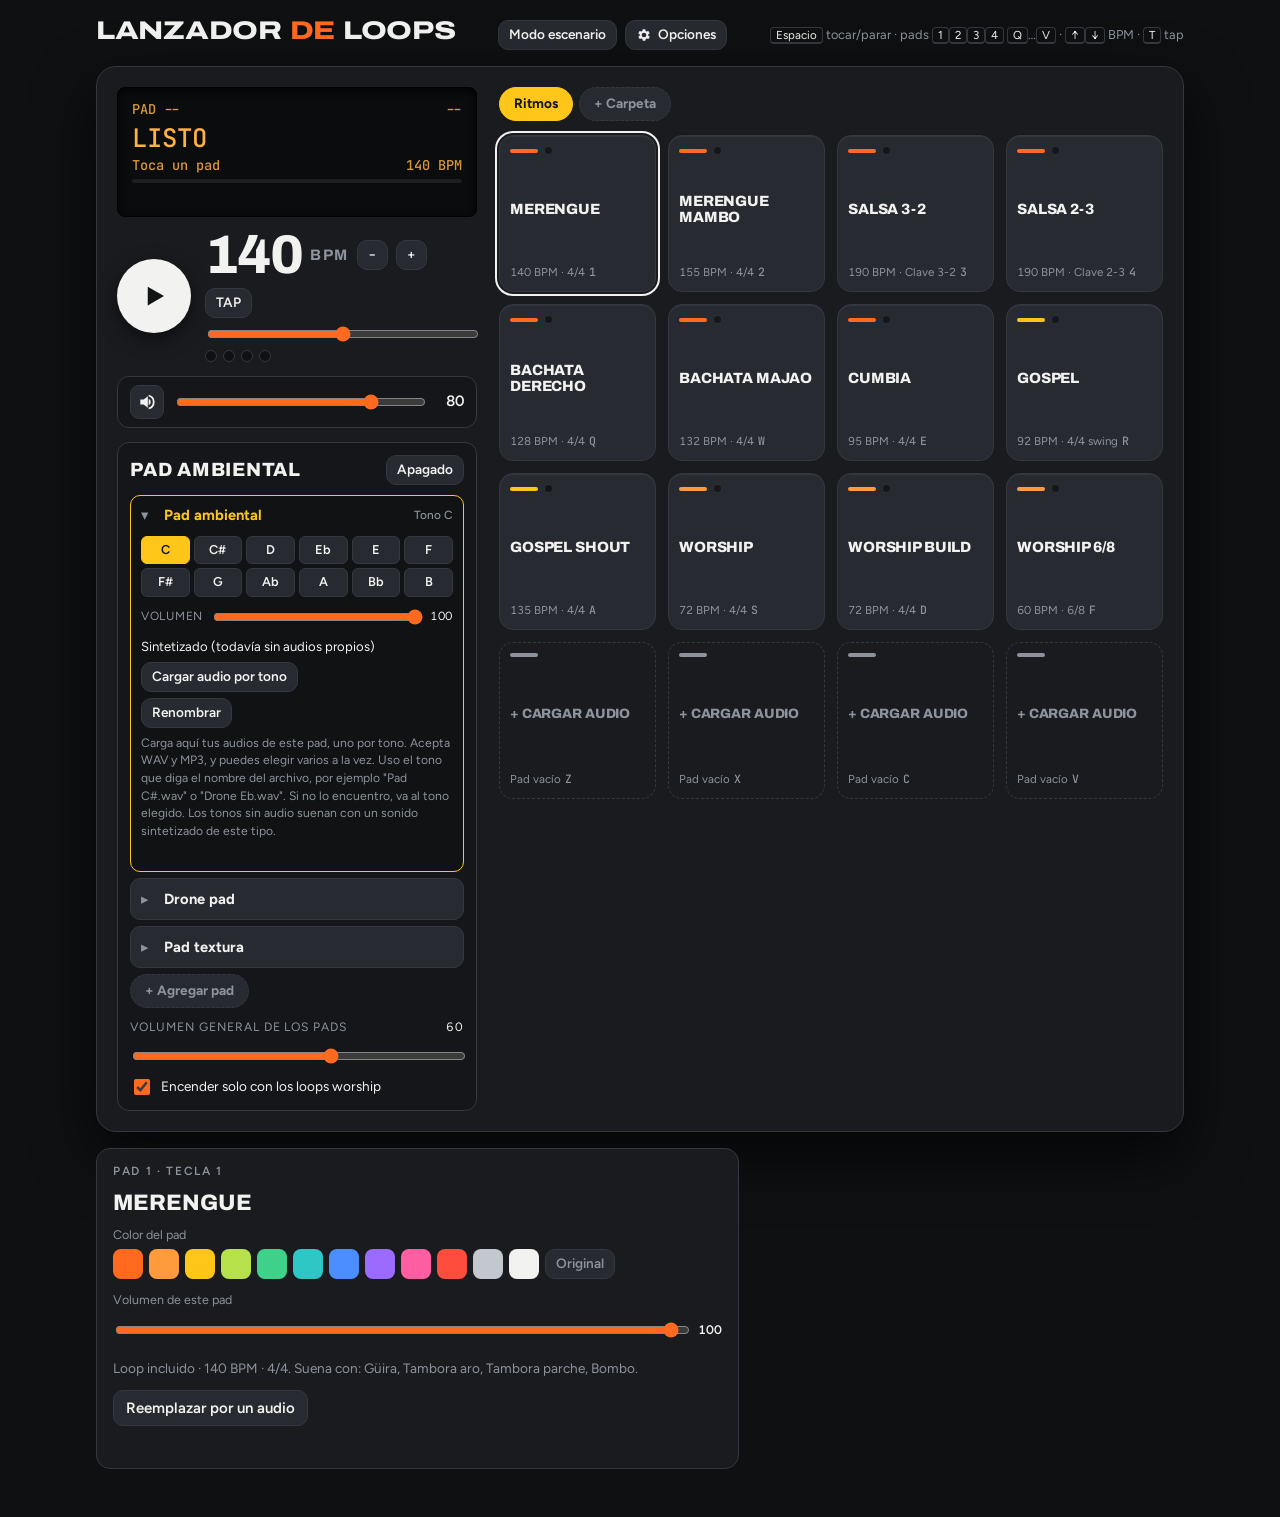
==== commit 2fdadfe8: "Publicar volumen por pad Co-Authored-By: Claude Opus 5.5 (1M context) <noreply@anthropic.com> Claude" ====
--- a/index.html
+++ b/index.html
@@ -100,6 +100,10 @@
 .ahead .ainfo { margin-left: auto; color: var(--muted); font-size: .74rem; font-weight: 500; }
 .arow .keys { padding: 0 10px 10px; }
 .arow .aslot { padding: 0 10px 10px; }
+.arow .avol { display: grid; grid-template-columns: auto 1fr 3ch; gap: 8px; align-items: center; padding: 0 10px 10px; font-size: .74rem; color: var(--muted); text-transform: uppercase; letter-spacing: .06em; }
+.arow .avol output { color: var(--fg); text-align: right; font-variant-numeric: tabular-nums; text-transform: none; }
+.pvol { display: grid; grid-template-columns: minmax(0, 1fr) 3ch; gap: 10px; align-items: center; }
+.pvol output { text-align: right; font-variant-numeric: tabular-nums; color: var(--fg); font-weight: 600; }
 .alist .fchip.add { justify-self: start; }
 .keys { display: grid; grid-template-columns: repeat(6, 1fr); gap: 4px; }
 .keys button { background: var(--pad); border: 1px solid var(--line); border-radius: 6px; padding: 4px 0; font-size: .8rem; font-weight: 600; }
@@ -270,7 +274,7 @@
       <div class="knobs">
         <div class="amb-head"><span class="t">Pad ambiental</span><button class="btn small" id="ambBtn">Apagado</button></div>
         <div class="alist" id="ambFolders" aria-label="Tipos de pad"></div>
-        <label class="sl" for="ambVol"><span>Volumen del pad</span><output id="ambVolOut">60</output></label>
+        <label class="sl" for="ambVol"><span>Volumen general de los pads</span><output id="ambVolOut">60</output></label>
         <input type="range" id="ambVol" min="0" max="100" value="60">
         <label class="check"><input type="checkbox" id="ambAuto" checked> Encender solo con los loops worship</label>
         <div class="amb-src settings" id="ambBox"><span id="ambSrc">Sintetizado</span>
@@ -438,17 +442,17 @@
 function ambDefaults(){   // sets y versiones anteriores tenían una sola carpeta "Pad 1"
   if (ambBanks.length === 1 && /^pad 1$/i.test(ambBanks[0].name)) { ambBanks[0].name = AMB_DEFAULT[0][0]; ambBanks[0].synth = 'warm'; AMB_DEFAULT.slice(1).forEach(([name, synth]) => ambBanks.push({ name, synth, wav: {} })); }
 }
-const st = { bpm:140, key:0, swing:50, quantize:true, lockBpm:false, vol:80, ambVol:60, ambAuto:true, sel:0, stage:false, colors:{}, quality:'hi', folder:0, ambBank:0 };
+const st = { bpm:140, key:0, swing:50, quantize:true, lockBpm:false, vol:80, ambVol:60, ambAuto:true, sel:0, stage:false, colors:{}, vols:{}, quality:'hi', folder:0, ambBank:0 };
 const LS = 'lanzador.v2';
 try {
   const s = JSON.parse(localStorage.getItem(LS) || '{}');
-  for (const k of ['key','quantize','lockBpm','vol','ambVol','ambAuto','sel','stage','colors','quality']) if (k in s) st[k] = s[k];
+  for (const k of ['key','quantize','lockBpm','vol','ambVol','ambAuto','sel','stage','colors','vols','quality']) if (k in s) st[k] = s[k];
   if (s.edits) for (const [i, tr] of Object.entries(s.edits)) if (pads[i] && !pads[i].wav) pads[i].tracks = tr;
   if (Array.isArray(s.folders)) s.folders.forEach((n, f) => { if (f === 0) folders[0].name = n; else folders[f] = { name: n, pads: emptyPads() }; });
   if (folders[s.folder]) st.folder = s.folder;
   if (Array.isArray(s.ambBanks)) {
     ambBanks.length = 0;
-    s.ambBanks.forEach(x => ambBanks.push(typeof x === 'string' ? { name: x, synth: 'warm', wav: {} } : { name: x.name, synth: x.synth || 'warm', wav: {} }));
+    s.ambBanks.forEach(x => ambBanks.push(typeof x === 'string' ? { name: x, synth: 'warm', vol: 100, wav: {} } : { name: x.name, synth: x.synth || 'warm', vol: x.vol ?? 100, wav: {} }));
     ambDefaults();
   }
   if (ambBanks[s.ambBank]) st.ambBank = s.ambBank;
@@ -457,7 +461,7 @@
   try {
     const edits = {};
     folders[0].pads.forEach((p, i) => { if (p && !p.wav && BUILTIN[i] && JSON.stringify(p.tracks) !== JSON.stringify(BUILTIN[i].tracks)) edits[i] = p.tracks; });
-    localStorage.setItem(LS, JSON.stringify({ key:st.key, quantize:st.quantize, lockBpm:st.lockBpm, vol:st.vol, ambVol:st.ambVol, ambAuto:st.ambAuto, sel:st.sel, stage:st.stage, colors:st.colors, quality:st.quality, edits, folder:st.folder, folders: folders.map(f => f.name), ambBank:st.ambBank, ambBanks: ambBanks.map(b => ({ name: b.name, synth: b.synth })) }));
+    localStorage.setItem(LS, JSON.stringify({ key:st.key, quantize:st.quantize, lockBpm:st.lockBpm, vol:st.vol, ambVol:st.ambVol, ambAuto:st.ambAuto, sel:st.sel, stage:st.stage, colors:st.colors, vols:st.vols, quality:st.quality, edits, folder:st.folder, folders: folders.map(f => f.name), ambBank:st.ambBank, ambBanks: ambBanks.map(b => ({ name: b.name, synth: b.synth, vol: b.vol ?? 100 })) }));
   } catch (e) {}
 }
 
@@ -540,19 +544,21 @@
 let amb = null, ambOn = false, ambAutoOn = false;
 let ambWav = ambBanks[st.ambBank].wav;   // carpeta elegida: tono (0-11) -> { buffer, file }, drones propios exportados desde Ableton
 const ak = (b, k) => b ? `amb:${b}-${k}` : 'amb:' + k;   // clave en IndexedDB
+const lvlOf = v => Math.pow((v ?? 100) / 100, 1.5);   // 0-100 -> ganancia, 100 = sin cambio
 function ambStart(){
   const t = ctx.currentTime, root = 48 + st.key, w = ambWav[st.key];
+  const lvl = ctx.createGain(); lvl.gain.value = lvlOf(ambBanks[st.ambBank].vol); lvl.connect(buses.amb);
   if (w) {   // WAV propio: en loop, sin seguir el BPM y con entrada suave
     const out = ctx.createGain(); out.gain.setValueAtTime(.0001, t); out.gain.linearRampToValueAtTime(.9, t + 2.5);
     const src = ctx.createBufferSource(); src.buffer = w.buffer; src.loop = true; src.loopStart = w.ls || 0; src.loopEnd = w.le ?? w.buffer.duration;
-    src.connect(out); out.connect(buses.amb); src.start(t, w.ls || 0);
-    amb = { out, oscs: [src] };
+    src.connect(out); out.connect(lvl); src.start(t, w.ls || 0);
+    amb = { out, lvl, bank: st.ambBank, oscs: [src] };
     return;
   }
   const kind = ambBanks[st.ambBank].synth || 'warm';
   if (kind === 'drone') {   // grave y quieto: fundamental, octava abajo y quinta, casi sin brillo
     const out = ctx.createGain(); out.gain.setValueAtTime(.0001, t); out.gain.linearRampToValueAtTime(.22, t + 3);
-    const f = ctx.createBiquadFilter(); f.type = 'lowpass'; f.frequency.value = 520; f.Q.value = .4; f.connect(out); out.connect(buses.amb);
+    const f = ctx.createBiquadFilter(); f.type = 'lowpass'; f.frequency.value = 520; f.Q.value = .4; f.connect(out); out.connect(lvl);
     const oscs = [];
     for (const [semi, lvl, type] of [[-12, 1, 'sine'], [0, .8, 'triangle'], [7, .45, 'sine'], [12, .25, 'triangle']]) {
       for (const det of [-4, 4]) {
@@ -560,10 +566,10 @@
         const g = ctx.createGain(); g.gain.value = lvl * .5; o.connect(g); g.connect(f); o.start(t); oscs.push(o);
       }
     }
-    amb = { out, oscs }; return;
+    amb = { out, lvl, bank: st.ambBank, oscs }; return;
   }
   if (kind === 'texture') {   // aire y brillo: octavas altas que titilan sobre ruido filtrado en el tono
-    const out = ctx.createGain(); out.gain.setValueAtTime(.0001, t); out.gain.linearRampToValueAtTime(.14, t + 3); out.connect(buses.amb);
+    const out = ctx.createGain(); out.gain.setValueAtTime(.0001, t); out.gain.linearRampToValueAtTime(.14, t + 3); out.connect(lvl);
     const oscs = [];
     const nb = ctx.createBuffer(1, ctx.sampleRate * 4, ctx.sampleRate), nd = nb.getChannelData(0); for (let i = 0; i < nd.length; i++) nd[i] = Math.random() * 2 - 1;
     const noise = ctx.createBufferSource(); noise.buffer = nb; noise.loop = true;
@@ -575,13 +581,13 @@
       const l = ctx.createOscillator(); l.frequency.value = rate; const lg = ctx.createGain(); lg.gain.value = lvl * .3; l.connect(lg); lg.connect(g.gain);
       o.connect(g); g.connect(out); o.start(t); l.start(t); oscs.push(o, l);
     });
-    amb = { out, oscs }; return;
+    amb = { out, lvl, bank: st.ambBank, oscs }; return;
   }
   const out = ctx.createGain(); out.gain.setValueAtTime(.0001, t); out.gain.linearRampToValueAtTime(.16, t + 2.5);
   const f = ctx.createBiquadFilter(); f.type = 'lowpass'; f.frequency.value = 900; f.Q.value = .6;
   const lfo = ctx.createOscillator(); lfo.frequency.value = .07; const lg = ctx.createGain(); lg.gain.value = 350;
   lfo.connect(lg); lg.connect(f.frequency); lfo.start(t);
-  f.connect(out); out.connect(buses.amb);
+  f.connect(out); out.connect(lvl);
   const oscs = [lfo];
   for (const [semi, lvl] of [[0,1],[7,.7],[12,.8],[19,.45],[26,.3]]) {
     for (const det of [-8, 8]) {
@@ -589,7 +595,7 @@
       const g = ctx.createGain(); g.gain.value = lvl * .5; o.connect(g); g.connect(f); o.start(t); oscs.push(o);
     }
   }
-  amb = { out, oscs };
+  amb = { out, lvl, bank: st.ambBank, oscs };
 }
 function ambStop(){
   if (!amb) return;
@@ -637,8 +643,10 @@
 }
 function stopWav(t){ if (wsrc) { try { wsrc.stop(t); } catch (e) {} wsrc = null; } }
 
+function padLevel(f, i){ return lvlOf(st.vols[f ? `${f}-${i}` : String(i)]); }
 function beginPad(i, t, f = st.folder){
   cur = i; curF = f; const p = folders[f].pads[i];
+  const g = padLevel(f, i); buses.perc.gain.setValueAtTime(g, t); buses.wav.gain.setValueAtTime(g, t);
   if (!st.lockBpm && p.follow !== false) setBpm(p.bpm, true);
   st.swing = p.wav ? 50 : (p.swing || 50); $('swing').value = st.swing; showSwing();
   if (p.wav) {
@@ -691,6 +699,7 @@
 function stop(){
   playing = false; clearInterval(timer); timer = null;
   stopWav(ctx.currentTime); pending = null; switchAt = null; cur = null; vq.length = 0;
+  buses.perc.gain.setValueAtTime(1, ctx.currentTime + .2); buses.wav.gain.setValueAtTime(1, ctx.currentTime + .2);   // "Probar" sonidos a volumen normal
   if (ambAutoOn) setAmb(false);
   try { wakeLock?.release(); } catch (e) {} wakeLock = null;
   renderPads(); renderLcd(); renderTransport(); setPlayhead(-1); $('lcdBar').style.width = '0';
@@ -766,7 +775,8 @@
     return `<div class="arow${open ? ' open' : ''}${open && ambOn ? ' live' : ''}">
       <button class="ahead" data-b="${b}" aria-expanded="${open}"><span class="chev">${open ? '▾' : '▸'}</span><span class="an">${esc(B.name)}</span>
         <span class="ainfo">${open ? 'Tono ' + KEY_NAMES[st.key] : ''}${n ? `${open ? ' · ' : ''}${n} ${n === 1 ? 'audio' : 'audios'}` : ''}</span></button>
-      ${open ? `<div class="keys">${KEY_NAMES.map((k, i) => `<button class="${i === st.key ? 'sel' : ''}${ambWav[i] ? ' has' : ''}" data-k="${i}" aria-label="Tono ${k}">${k}</button>`).join('')}</div><div class="aslot"></div>` : ''}
+      ${open ? `<div class="keys">${KEY_NAMES.map((k, i) => `<button class="${i === st.key ? 'sel' : ''}${ambWav[i] ? ' has' : ''}" data-k="${i}" aria-label="Tono ${k}">${k}</button>`).join('')}</div>
+      <label class="avol"><span>Volumen</span><input type="range" min="0" max="100" value="${B.vol ?? 100}" data-bvol="${b}" aria-label="Volumen de ${esc(B.name)}"><output>${B.vol ?? 100}</output></label><div class="aslot"></div>` : ''}
     </div>`;
   }).join('') + '<button class="fchip add" data-b="new">+ Agregar pad</button>';
   $('ambFolders').querySelector('.aslot').appendChild(ambBox);
@@ -780,6 +790,10 @@
 let phCells = [];
 const SWATCHES = [['Naranja','#ff6a1f'],['Ámbar','#ff9b3d'],['Amarillo','#ffc61a'],['Lima','#b6e14a'],['Verde','#3fd18a'],['Turquesa','#2fc6c6'],
   ['Azul','#4c8dff'],['Violeta','#9b6bff'],['Rosa','#ff5fa2'],['Rojo','#ff4d3d'],['Gris','#c3c8cf'],['Blanco','#f2f2f0']];
+function volPicker(i){
+  const v = st.vols[ck(i)] ?? 100;
+  return `<label class="field">Volumen de este pad<span class="pvol"><input type="range" id="pVol" min="0" max="100" value="${v}" aria-label="Volumen de este pad"><output id="pVolOut">${v}</output></span></label>`;
+}
 function colorPicker(i){
   const cur = st.colors[ck(i)];
   return `<div class="field">Color del pad<div class="swatches">${SWATCHES.map(([n, c]) =>
@@ -798,14 +812,14 @@
     el.innerHTML = head + `<h3>${esc(p.name)}</h3>
       <div class="fields"><label class="field">Nombre<input id="wName" value="${esc(p.name)}" maxlength="24"></label>
       <label class="field">BPM original<input id="wBpm" type="number" min="40" max="240" value="${p.bpm}"></label></div>
-      ${colorPicker(i)}
+      ${colorPicker(i)}${volPicker(i)}
       <label class="check"><input type="checkbox" id="wFollow"${p.follow === false ? '' : ' checked'}> Seguir el BPM (apágalo para drones y texturas)</label>
       <p>Archivo: ${esc(p.file)} · ${p.buffer.duration.toFixed(2)} s. ${p.follow === false ? 'Suena siempre a su velocidad y tono originales.' : 'Al subir o bajar el BPM, este audio también sube o baja de tono.'}</p>
       <div class="row-btns"><button class="btn" data-act="load">Reemplazar audio</button><button class="btn" data-act="unload">${BUILTIN[i] && !st.folder ? 'Volver al loop original' : 'Vaciar pad'}</button></div><div class="msg" id="msg"></div>`;
     return;
   }
   el.innerHTML = head + `<h3>${esc(p.name)}</h3>
-    ${colorPicker(i)}
+    ${colorPicker(i)}${volPicker(i)}
     <p>Loop incluido · ${p.bpm} BPM · ${esc(p.meter)}. Suena con: ${Object.keys(p.tracks).map(k => LABELS[k] + (kit[k] ? ' (tu audio)' : '')).join(', ')}.</p>
     <div class="row-btns"><button class="btn" data-act="load">Reemplazar por un audio</button></div><div class="msg" id="msg"></div>`;
 }
@@ -980,7 +994,15 @@
     renderPads(); renderEdit();
   }
 });
+$('editPanel').addEventListener('input', e => {
+  if (e.target.id !== 'pVol') return;
+  const i = st.sel, v = +e.target.value;
+  if (v === 100) delete st.vols[ck(i)]; else st.vols[ck(i)] = v;
+  $('pVolOut').textContent = v;
+  if (isCur(i) && playing) { const g = lvlOf(v), t = ctx.currentTime; buses.perc.gain.setTargetAtTime(g, t, .03); buses.wav.gain.setTargetAtTime(g, t, .03); }
+});
 $('editPanel').addEventListener('change', async e => {
+  if (e.target.id === 'pVol') { save(); return; }
   const i = st.sel, p = pads[i]; if (!p || !p.wav) return;
   if (e.target.id === 'wName') p.name = e.target.value.trim().slice(0, 24) || p.name;
   if (e.target.id === 'wFollow') {
@@ -1134,7 +1156,7 @@
 function buildSet(){
   const files = [], enc = new TextEncoder();
   const set = { app: 'lanzador-de-loops', version: 2, saved: new Date().toISOString(),
-    ajustes: { key: st.key, quantize: st.quantize, lockBpm: st.lockBpm, vol: st.vol, ambVol: st.ambVol, ambAuto: st.ambAuto, colors: st.colors, quality: st.quality },
+    ajustes: { key: st.key, quantize: st.quantize, lockBpm: st.lockBpm, vol: st.vol, ambVol: st.ambVol, ambAuto: st.ambAuto, colors: st.colors, vols: st.vols, quality: st.quality },
     edits: {}, pads: {}, folders: [], kit: {}, amb: {} };
   folders.forEach((F, f) => {
     const fp = {};
@@ -1149,7 +1171,7 @@
   set.ambFolders = ambBanks.map((B, b) => {
     const am = {};
     for (const [k, v] of Object.entries(B.wav)) if (v.bytes) { const a = `audio/${b ? `pad-amb-${b + 1}-` : ''}drone-${KEY_NAMES[k].replace('#', 's')}.${extOf(v.file)}`; am[k] = { file: v.file, audio: a }; files.push({ name: a, data: new Uint8Array(v.bytes.slice(0)) }); }
-    return { name: B.name, synth: B.synth, amb: am };
+    return { name: B.name, synth: B.synth, vol: B.vol ?? 100, amb: am };
   });
   set.amb = set.ambFolders[0].amb;   // para versiones anteriores de la app
   files.unshift({ name: 'set.json', data: enc.encode(JSON.stringify(set, null, 1)) });
@@ -1230,14 +1252,14 @@
       kit[k] = { buffer, ...trimRegion(buffer, m.file), file: m.file, bytes }; await idb.put('kit:' + k, { file: m.file, bytes }); } catch (e) { bad++; }
   }
   for (let b = 0; b < af.length; b++) {
-    if (b) ambBanks[b] = { name: af[b].name || `Pad ${b + 1}`, synth: af[b].synth || 'warm', wav: {} }; else { ambBanks[0].name = af[0].name || 'Pad 1'; ambBanks[0].synth = af[0].synth || 'warm'; }
+    if (b) ambBanks[b] = { name: af[b].name || `Pad ${b + 1}`, synth: af[b].synth || 'warm', vol: af[b].vol ?? 100, wav: {} }; else { ambBanks[0].name = af[0].name || 'Pad 1'; ambBanks[0].synth = af[0].synth || 'warm'; ambBanks[0].vol = af[0].vol ?? 100; }
     for (const [k, m] of Object.entries(af[b].amb || {})) {
       try { const bytes = ab(audio(m.audio)), buffer = await decode(bytes);
         ambBanks[b].wav[+k] = { buffer, ...trimRegion(buffer, m.file), file: m.file, bytes }; await idb.put(ak(b, +k), { file: m.file, bytes }); } catch (e) { bad++; }
     }
   }
   ambDefaults(); ambWav = ambBanks[0].wav;
-  Object.assign(st, set.ajustes || {});
+  st.vols = {}; Object.assign(st, set.ajustes || {});
   $('quantize').checked = st.quantize; $('lockBpm').checked = st.lockBpm; $('ambAuto').checked = st.ambAuto; $('xQuality').value = st.quality;
   $('vol').value = st.vol; $('volOut').textContent = st.vol; $('ambVol').value = st.ambVol; $('ambVolOut').textContent = st.ambVol;
   applyLevels(); if (ambOn) { ambStop(); ambStart(); }
@@ -1296,10 +1318,10 @@
   if (playing) stop();
   for (const [k] of await idb.all()) await idb.del(k);
   for (const k of Object.keys(kit)) delete kit[k];
-  ambBanks.length = 0; AMB_DEFAULT.forEach(([name, synth]) => ambBanks.push({ name, synth, wav: {} })); ambWav = ambBanks[0].wav; st.ambBank = 0;
+  ambBanks.length = 0; AMB_DEFAULT.forEach(([name, synth]) => ambBanks.push({ name, synth, vol: 100, wav: {} })); ambWav = ambBanks[0].wav; st.ambBank = 0;
   folders.length = 1; folders[0].name = 'Ritmos'; pads = folders[0].pads; st.folder = 0;
   BUILTIN.forEach((b, i) => { pads[i] = b ? clone(b) : null; });
-  st.colors = {}; st.sel = 0; renderFolders(); renderFolderList();
+  st.colors = {}; st.vols = {}; st.sel = 0; renderFolders(); renderFolderList();
   if (ambOn) { ambStop(); ambStart(); }
   save(); renderPads(); renderEdit(); renderKit(); renderAmb(); renderLcd();
   note('resetMsg', 'Listo, la app volvió a los loops originales.');
@@ -1313,7 +1335,7 @@
   ambMsg(''); renderAmb();
 }
 function newAmbBank(){
-  ambBanks.push({ name: `Pad ${ambBanks.length + 1}`, synth: 'warm', wav: {} });
+  ambBanks.push({ name: `Pad ${ambBanks.length + 1}`, synth: 'warm', vol: 100, wav: {} });
   setAmbBank(ambBanks.length - 1);
   ambMsg(`Creé "${ambBanks[st.ambBank].name}". Ponle nombre con "Renombrar" y carga sus tonos con "Cargar audio por tono".`);
 }
@@ -1332,6 +1354,12 @@
   st.ambBank = -1; setAmbBank(Math.max(0, to));
   ambMsg(`Borré "${name}".`);
 }
+$('ambFolders').addEventListener('input', e => {
+  const b = e.target.dataset.bvol; if (b === undefined) return;
+  const v = +e.target.value; ambBanks[+b].vol = v; e.target.nextElementSibling.textContent = v;
+  if (amb && amb.bank === +b) amb.lvl.gain.setTargetAtTime(lvlOf(v), ctx.currentTime, .03);
+});
+$('ambFolders').addEventListener('change', e => { if (e.target.dataset.bvol !== undefined) save(); });
 $('ambFolders').onclick = e => { const kb = e.target.closest('[data-k]'); if (kb) { pickKey(+kb.dataset.k); return; } const c = e.target.closest('[data-b]'); if (!c) return; c.dataset.b === 'new' ? newAmbBank() : setAmbBank(+c.dataset.b); };
 $('ambRename').onclick = () => {
   const n = prompt('Nombre de este pad', ambBanks[st.ambBank].name);
@@ -1379,6 +1407,12 @@
     if (!m) cols[k] = c; else if (+m[1] < f) cols[k] = c; else if (+m[1] > f) cols[`${+m[1] - 1}-${m[2]}`] = c;
   }
   st.colors = cols;
+  const vs = {};
+  for (const [k, c] of Object.entries(st.vols)) {
+    const m = k.match(/^(\d+)-(\d+)$/);
+    if (!m) vs[k] = c; else if (+m[1] < f) vs[k] = c; else if (+m[1] > f) vs[`${+m[1] - 1}-${m[2]}`] = c;
+  }
+  st.vols = vs;
   folders.splice(f, 1);
   if (curF > f) curF--; if (pendF > f) pendF--;
   const to = st.folder === f ? f - 1 : st.folder > f ? st.folder - 1 : st.folder;
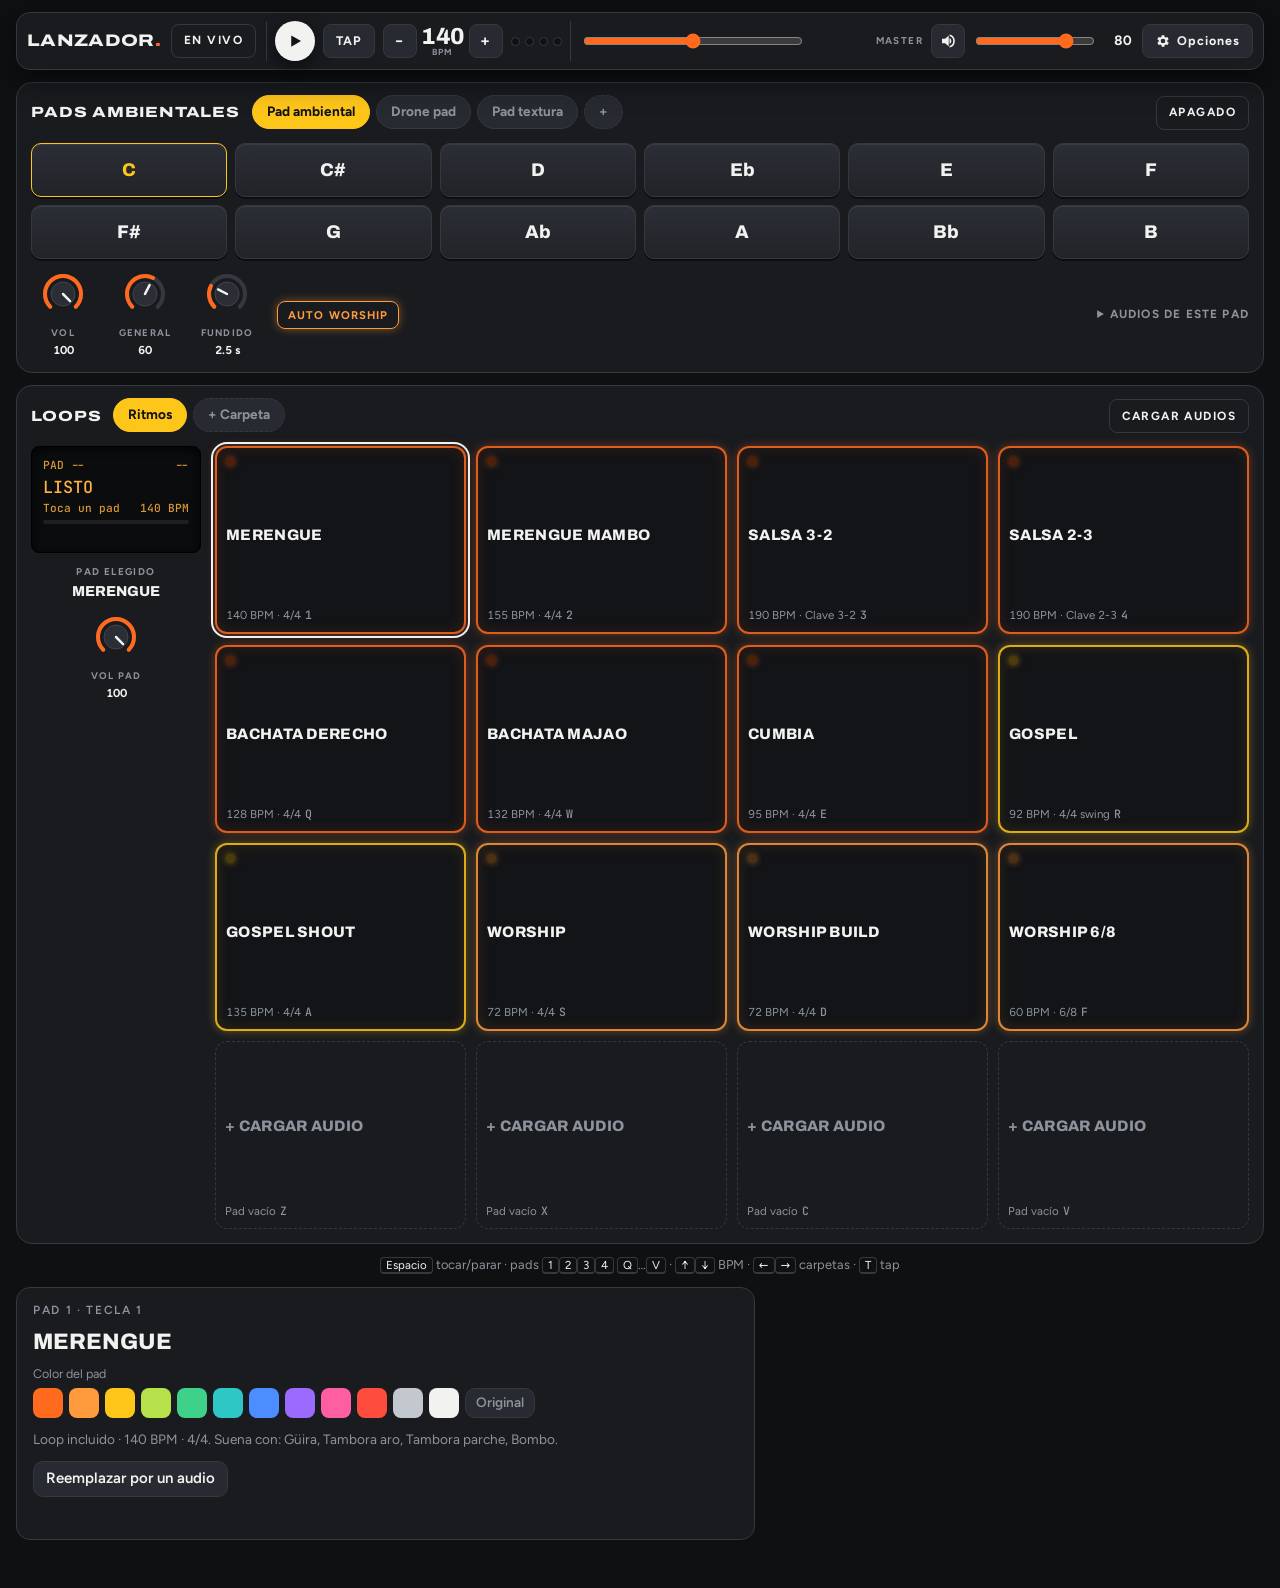
==== commit 0db9f50c: "Publicar nueva interfaz Co-Authored-By: Claude Opus 5.5 (1M context) <noreply@anthropic.com> Claude-" ====
--- a/index.html
+++ b/index.html
@@ -43,20 +43,14 @@
 * { box-sizing: border-box; }
 html, body { background: var(--bg); color: var(--fg); }
 body { font-family: var(--sans); font-size: 15px; line-height: 1.45; }
-.wrap { max-width: 1120px; margin: 0 auto; padding-inline: 16px; padding-block: 18px 48px; display: grid; gap: 16px; }
+.wrap { max-width: 1280px; margin: 0 auto; padding-inline: 16px; padding-block: 12px 48px; display: grid; gap: 12px; }
 button, input, select { font: inherit; color: inherit; }
 button { cursor: pointer; }
 :focus-visible { outline: 2px solid var(--fg); outline-offset: 2px; }
 
-header.top { display: flex; align-items: baseline; justify-content: space-between; flex-wrap: wrap; gap: 8px; }
-header.top h1 { font-family: var(--display); font-weight: 800; font-stretch: 125%; font-size: 1.6rem; letter-spacing: -.01em; text-transform: uppercase; margin: 0; line-height: 1; }
-header.top h1 span { color: var(--orange); }
 .hint { color: var(--muted); font-size: .8rem; }
 kbd { font-family: var(--sans); font-size: .72rem; border: 1px solid var(--line); border-bottom-width: 2px; border-radius: 4px; padding: 0 5px; color: var(--fg); }
 
-/* Chasis */
-.device { display: grid; grid-template-columns: minmax(0, 360px) minmax(0, 1fr); gap: 22px; background: var(--body); border: 1px solid var(--line); border-radius: 20px; padding: 20px; box-shadow: 0 24px 60px #000a; }
-.side { display: grid; gap: 14px; align-content: start; min-width: 0; }
 
 .lcd { background: var(--lcd-bg); border: 1px solid #000; border-radius: 8px; padding: 12px 14px; font-family: var(--mono); color: var(--lcd); box-shadow: inset 0 2px 10px #000c; display: grid; gap: 4px; }
 .lcd .row { display: flex; justify-content: space-between; gap: 8px; font-size: .85rem; opacity: .85; }
@@ -65,15 +59,10 @@
 .lcd .bar { height: 4px; background: #ffffff14; border-radius: 2px; overflow: hidden; }
 .lcd .bar i { display: block; height: 100%; width: 0; background: var(--lcd); }
 
-.transport { display: grid; grid-template-columns: auto 1fr; gap: 14px; align-items: center; }
 .play { width: 74px; height: 74px; border-radius: 50%; border: 0; background: var(--fg); color: var(--on); display: grid; place-items: center; box-shadow: 0 6px 18px #0008; }
 .play:active { transform: translateY(2px); box-shadow: 0 2px 0 #0007; }
 .play svg { width: 30px; height: 30px; }
 .play.on { background: var(--orange); color: var(--on); }
-.tempo { display: grid; gap: 6px; min-width: 0; }
-.bpm-row { display: flex; align-items: center; gap: 8px; flex-wrap: wrap; }
-.bpm-val { font-family: var(--display); font-weight: 800; font-stretch: 100%; letter-spacing: -.03em; font-size: 3.4rem; line-height: .9; font-variant-numeric: tabular-nums; min-width: 2.6ch; }
-.bpm-unit { font-family: var(--display); font-weight: 600; font-size: .95rem; color: var(--muted); letter-spacing: .1em; }
 .btn { background: var(--pad); border: 1px solid var(--line); border-radius: 10px; padding: 6px 12px; font-weight: 600; min-height: 36px; }
 .btn:hover { border-color: var(--muted); }
 .btn:active { transform: translateY(1px); box-shadow: none; }
@@ -90,30 +79,12 @@
 .knobs output { color: var(--fg); font-variant-numeric: tabular-nums; text-transform: none; }
 .check { display: flex; align-items: center; gap: 8px; font-size: .85rem; }
 .check input { accent-color: var(--orange); width: 16px; height: 16px; flex: none; }
-.alist { display: grid; gap: 6px; }
-.arow { border: 1px solid var(--line); border-radius: 10px; background: var(--pad); }
-.arow.open { border-color: var(--yellow); background: #0003; }
-.ahead { width: 100%; display: flex; align-items: center; gap: 8px; background: transparent; border: 0; padding: 9px 10px; font-weight: 700; font-size: .92rem; text-align: left; color: var(--fg); min-height: 40px; }
-.ahead .chev { width: 1em; color: var(--muted); }
-.arow.open .ahead .an { color: var(--yellow); }
-.arow.live .ahead .chev { color: var(--orange); }
-.ahead .ainfo { margin-left: auto; color: var(--muted); font-size: .74rem; font-weight: 500; }
-.arow .keys { padding: 0 10px 10px; }
-.arow .aslot { padding: 0 10px 10px; }
-.arow .avol { display: grid; grid-template-columns: auto 1fr 3ch; gap: 8px; align-items: center; padding: 0 10px 10px; font-size: .74rem; color: var(--muted); text-transform: uppercase; letter-spacing: .06em; }
-.arow .avol output { color: var(--fg); text-align: right; font-variant-numeric: tabular-nums; text-transform: none; }
-.pvol { display: grid; grid-template-columns: minmax(0, 1fr) 3ch; gap: 10px; align-items: center; }
-.pvol output { text-align: right; font-variant-numeric: tabular-nums; color: var(--fg); font-weight: 600; }
-.alist .fchip.add { justify-self: start; }
 .keys { display: grid; grid-template-columns: repeat(6, 1fr); gap: 4px; }
 .keys button { background: var(--pad); border: 1px solid var(--line); border-radius: 6px; padding: 4px 0; font-size: .8rem; font-weight: 600; }
 .keys button.has { box-shadow: inset 0 -3px 0 var(--orange); }
 .amb-src { display: grid; gap: 6px; font-size: .82rem; }
 .amb-src .note { margin: 0; color: var(--muted); font-size: .76rem; }
 .keys button.sel { background: var(--yellow); color: var(--on); border-color: var(--yellow); }
-.amb-head { display: flex; justify-content: space-between; align-items: center; gap: 8px; }
-.amb-head .t { font-family: var(--display); font-weight: 800; font-size: 1.2rem; text-transform: uppercase; letter-spacing: .04em; }
-#ambBtn.lit { background: var(--worship); border-color: var(--worship); color: var(--on); }
 
 /* Pads */
 .padcol { display: grid; gap: 12px; align-content: start; min-width: 0; }
@@ -148,8 +119,6 @@
 .pad.active .led::before { content: "ON"; }
 .pad.active.hit { filter: brightness(1.18); box-shadow: 0 0 0 3px #fff8, 0 0 34px 8px var(--c), 0 0 90px 22px color-mix(in srgb, var(--c) 55%, transparent); }
 .padgrid.playing .pad:not(.active):not(.empty) { filter: saturate(.6) brightness(.78); }
-.volume { display: grid; grid-template-columns: auto 1fr 3ch; gap: 10px; align-items: center; background: #0003; border: 1px solid var(--line); border-radius: 12px; padding: 8px 12px; }
-.volume output { font-variant-numeric: tabular-nums; text-align: right; color: var(--fg); font-weight: 600; }
 .vol-ico { width: 34px; height: 34px; border-radius: 9px; border: 1px solid var(--line); background: var(--pad); display: grid; place-items: center; padding: 0; }
 .vol-ico svg { width: 20px; height: 20px; }
 .vol-ico.muted { background: var(--danger); border-color: var(--danger); color: var(--on); }
@@ -192,9 +161,6 @@
 .kitbox summary { cursor: pointer; font-size: .74rem; text-transform: uppercase; letter-spacing: .14em; color: var(--muted); font-weight: 600; }
 .kitbox[open] summary { margin-bottom: 4px; }
 body.stage .lower, body.stage .settings, body.stage .hint { display: none; }
-.top-btns { display: flex; gap: 8px; }
-#optsBtn { display: inline-flex; align-items: center; gap: 6px; }
-#optsBtn svg { width: 16px; height: 16px; }
 dialog.opts { background: var(--body); color: var(--fg); border: 1px solid var(--line); border-radius: 18px; padding: 0; width: min(620px, calc(100% - 24px)); max-height: calc(100dvh - 32px); box-shadow: 0 30px 80px #000c; }
 dialog.opts::backdrop { background: #000a; }
 .opts-head { position: sticky; top: 0; z-index: 2; display: flex; justify-content: space-between; align-items: center; gap: 10px; padding: 14px 16px; background: var(--body); border-bottom: 1px solid var(--line); }
@@ -209,88 +175,188 @@
 .danger-btn { border-color: var(--danger); color: var(--danger); }
 @media (max-width: 560px) { dialog.opts { width: 100%; max-width: 100%; max-height: 100dvh; height: 100dvh; border-radius: 0; margin: 0; } }
 body.stage .pad.empty { visibility: hidden; }
-#stageBtn.lit { background: var(--orange); border-color: var(--orange); color: var(--on); }
 .swatches { display: flex; flex-wrap: wrap; gap: 6px; align-items: center; }
 .sw { width: 30px; height: 30px; border-radius: 8px; border: 2px solid transparent; background: var(--s); padding: 0; }
 .sw.on { border-color: var(--fg); box-shadow: 0 0 0 2px var(--bg) inset; }
 .msg { font-size: .82rem; color: var(--wav); min-height: 1.2em; }
 .msg.err { color: var(--danger); }
 
-@media (max-width: 860px) {
-  .device { grid-template-columns: 1fr; padding: 14px; }
-  .side { display: contents; }
-  .lcd { order: 1; } .transport { order: 2; } .padcol { order: 3; } .volume { order: 4; } .knobs { order: 5; }
+
+/* ===== Estilo consola en vivo (barra de transporte, pads ambientales con perillas, pads de loops con borde de neón) ===== */
+.tlabel { font-size: .62rem; text-transform: uppercase; letter-spacing: .14em; color: var(--muted); font-weight: 700; }
+.topbar { position: sticky; top: 0; z-index: 5; display: flex; align-items: center; gap: 10px; flex-wrap: wrap; background: var(--body); border: 1px solid var(--line); border-radius: 14px; padding: 8px 10px; box-shadow: 0 10px 30px #0008; }
+.brand { font-family: var(--display); font-weight: 800; font-stretch: 125%; font-size: 1.05rem; text-transform: uppercase; letter-spacing: .02em; }
+.brand span { color: var(--orange); }
+.pill { background: transparent; border: 1.5px solid var(--line); border-radius: 8px; padding: 5px 12px; font-weight: 800; font-size: .74rem; text-transform: uppercase; letter-spacing: .12em; min-height: 34px; color: var(--fg); }
+.pill.lit, #stageBtn.lit { background: var(--orange); border-color: var(--orange); color: var(--on); box-shadow: 0 0 14px color-mix(in srgb, var(--orange) 60%, transparent); }
+#ambBtn.lit { background: var(--yellow); border-color: var(--yellow); color: var(--on); box-shadow: 0 0 14px color-mix(in srgb, var(--yellow) 55%, transparent); }
+.tgroup { display: flex; align-items: center; gap: 8px; padding-inline: 8px; border-inline: 1px solid var(--line); }
+.tbtn { background: var(--pad); border: 1px solid var(--line); border-radius: 8px; min-height: 34px; padding: 4px 12px; font-weight: 800; font-size: .78rem; letter-spacing: .08em; display: inline-flex; align-items: center; gap: 6px; }
+.tbtn.sq { width: 34px; padding: 0; justify-content: center; font-size: 1rem; }
+.tbtn:active, .pill:active { transform: translateY(1px); }
+.gear svg { width: 16px; height: 16px; }
+.play { width: 40px; height: 40px; border-radius: 50%; border: 0; background: var(--fg); color: var(--on); display: grid; place-items: center; flex: none; }
+.play svg { width: 18px; height: 18px; }
+.play.on { background: var(--orange); box-shadow: 0 0 16px color-mix(in srgb, var(--orange) 70%, transparent); }
+.bpmbox { display: flex; align-items: center; gap: 4px; }
+.bpm-read { display: grid; justify-items: center; min-width: 4ch; line-height: 1; }
+.bpm-read b { font-family: var(--display); font-weight: 800; font-size: 1.45rem; font-variant-numeric: tabular-nums; letter-spacing: -.02em; }
+.bpm-read small { font-size: .55rem; letter-spacing: .14em; color: var(--muted); font-weight: 700; }
+.beats { display: flex; gap: 5px; }
+.beat { width: 9px; height: 9px; }
+.bpm-slider { flex: 1 1 120px; max-width: 220px; min-width: 90px; }
+.master { display: flex; align-items: center; gap: 8px; margin-left: auto; min-width: 200px; }
+.master input { width: 120px; }
+.master output { font-variant-numeric: tabular-nums; font-weight: 700; min-width: 3ch; text-align: right; font-size: .85rem; }
+.vol-ico { width: 34px; height: 34px; border-radius: 8px; border: 1px solid var(--line); background: var(--pad); display: grid; place-items: center; padding: 0; flex: none; }
+.vol-ico svg { width: 18px; height: 18px; }
+
+.deck { background: var(--body); border: 1px solid var(--line); border-radius: 16px; padding: 12px 14px 14px; display: grid; gap: 12px; min-width: 0; }
+.deck-head { display: flex; align-items: center; gap: 12px; min-width: 0; }
+.deck-head .folders { flex: 1; min-width: 0; }
+.deck-t { margin: 0; font-family: var(--display); font-weight: 800; font-stretch: 125%; font-size: .92rem; text-transform: uppercase; letter-spacing: .06em; white-space: nowrap; }
+.akeys { display: grid; grid-template-columns: repeat(6, minmax(0, 1fr)); gap: 8px; }
+.akey { position: relative; min-height: 54px; border-radius: 10px; border: 1px solid var(--line); background: linear-gradient(#2b2e35, #212328); font-family: var(--display); font-weight: 800; font-size: 1.15rem; box-shadow: inset 0 1px 0 #ffffff12, 0 2px 0 #0008; }
+.akey.has::after { content: ""; position: absolute; left: 50%; bottom: 7px; width: 18px; height: 3px; margin-left: -9px; border-radius: 2px; background: var(--orange); }
+.akey.sel { border-color: var(--yellow); color: var(--yellow); }
+.akey.sel.live { background: var(--yellow); color: var(--on); box-shadow: 0 0 0 1px var(--yellow), 0 0 24px 2px color-mix(in srgb, var(--yellow) 60%, transparent); }
+.akey:active { transform: translateY(1px); }
+.knobrow { display: flex; align-items: center; gap: 18px; flex-wrap: wrap; }
+.knob { display: grid; justify-items: center; gap: 2px; width: 64px; touch-action: none; user-select: none; -webkit-user-select: none; cursor: ns-resize; }
+.knob svg { width: 46px; height: 46px; }
+.knob .kt { font-size: .6rem; text-transform: uppercase; letter-spacing: .12em; color: var(--muted); font-weight: 800; }
+.knob .kv { font-size: .72rem; font-variant-numeric: tabular-nums; font-weight: 700; }
+.knob:focus-visible { outline: 2px solid var(--fg); outline-offset: 2px; border-radius: 8px; }
+.toggle { display: inline-flex; align-items: center; gap: 8px; cursor: pointer; }
+.toggle input { position: absolute; opacity: 0; pointer-events: none; }
+.toggle span { border: 1.5px solid var(--line); border-radius: 8px; padding: 5px 10px; font-size: .7rem; font-weight: 800; text-transform: uppercase; letter-spacing: .1em; color: var(--muted); }
+.toggle input:checked + span { border-color: var(--worship); color: var(--worship); box-shadow: 0 0 10px color-mix(in srgb, var(--worship) 45%, transparent); }
+.toggle input:focus-visible + span { outline: 2px solid var(--fg); outline-offset: 2px; }
+.amb-more { margin-left: auto; font-size: .82rem; }
+.amb-more summary { cursor: pointer; color: var(--muted); font-weight: 700; font-size: .74rem; text-transform: uppercase; letter-spacing: .1em; }
+.amb-more[open] { flex-basis: 100%; margin-left: 0; }
+.amb-more[open] summary { margin-bottom: 8px; }
+
+.loops-body { display: grid; grid-template-columns: 170px minmax(0, 1fr); gap: 14px; align-items: start; }
+.loops-side { display: grid; gap: 12px; justify-items: stretch; }
+.loops-side .knob { justify-self: center; }
+.lcd { padding: 10px 11px; }
+.lcd .big { font-size: 1.05rem; }
+.lcd .row { font-size: .7rem; }
+.lcd .next { font-size: .72rem; }
+.selpad { display: grid; gap: 2px; text-align: center; }
+.selpad b { font-family: var(--display); font-weight: 800; text-transform: uppercase; font-size: .9rem; overflow: hidden; text-overflow: ellipsis; white-space: nowrap; }
+.padgrid { gap: 10px; }
+.pad { background: #131417; border: 2px solid color-mix(in srgb, var(--c) 85%, transparent); border-radius: 12px; padding: 9px;
+  box-shadow: 0 0 10px color-mix(in srgb, var(--c) 35%, transparent), inset 0 0 14px color-mix(in srgb, var(--c) 12%, transparent); justify-content: space-between; }
+.pad .nm { font-size: clamp(.58rem, 9cqi, .95rem); letter-spacing: .02em; }
+.pad .strip { display: none; }
+.pad .led { background: color-mix(in srgb, var(--c) 30%, #000); box-shadow: 0 0 6px color-mix(in srgb, var(--c) 50%, transparent); }
+.pad.empty { border: 1.5px dashed var(--line); box-shadow: none; }
+.pad.active { border-color: var(--c); }
+@media (min-width: 901px) { .pad { aspect-ratio: 4 / 3; } }
+.hint { text-align: center; }
+
+@media (max-width: 900px) {
+  .bpm-slider { display: none; }
+  .master { min-width: 0; }
+  .master input { width: 90px; }
+  .loops-body { grid-template-columns: 1fr; }
+  .loops-side { grid-template-columns: minmax(0, 1fr) auto; align-items: center; }
+  .loops-side .selpad { display: none; }
   .lower { grid-template-columns: 1fr; }
 }
-@media (max-width: 480px) {
-  .hint { display: none; }
-  .padgrid { gap: 8px; }
-  .pad { padding: 7px; border-radius: 10px; }
+@media (max-width: 600px) {
+  .topbar { gap: 8px; }
+  .brand, .gear span, .master .tlabel, .beats { display: none; }
+  #stageBtn { order: 1; }
+  .master { order: 2; flex: 1; margin-left: 0; min-width: 0; }
+  .master input { flex: 1; width: auto; min-width: 0; }
+  .gear { order: 3; }
+  .tgroup { padding-inline: 0; border: 0; order: 4; flex-basis: 100%; justify-content: space-between; }
+  .deck { padding: 10px; }
+  .deck-head { flex-wrap: wrap; gap: 8px; }
+  .deck-head .folders { order: 3; flex-basis: 100%; }
+  .deck-head .pill { margin-left: auto; }
+  .akeys { gap: 6px; }
+  .akey { min-height: 46px; font-size: 1rem; }
+  .knobrow { gap: 10px; }
+  .knob { width: 58px; }
+  .padgrid { gap: 7px; }
+  .pad { padding: 6px; border-radius: 10px; }
   .pad .meta .kb, .pad .meta .mt { display: none; }
   .fields { grid-template-columns: 1fr; }
-}
+  .hint { display: none; }
+}
+body.stage .topbar .bpm-slider { display: none; }
 </style>
 </head>
 <body>
 <div class="wrap">
-  <header class="top">
-    <h1>Lanzador <span>de</span> Loops</h1>
-    <div class="top-btns"><button class="btn small" id="stageBtn">Modo escenario</button><button class="btn small" id="optsBtn" aria-haspopup="dialog"><svg viewBox="0 0 24 24" fill="currentColor" aria-hidden="true"><path d="M19.4 13a7.6 7.6 0 0 0 0-2l2.1-1.6-2-3.5-2.5 1a7.4 7.4 0 0 0-1.7-1L15 3.3h-4l-.4 2.6a7.4 7.4 0 0 0-1.7 1l-2.5-1-2 3.5L6.6 11a7.6 7.6 0 0 0 0 2l-2.1 1.6 2 3.5 2.5-1a7.4 7.4 0 0 0 1.7 1l.4 2.6h4l.4-2.6a7.4 7.4 0 0 0 1.7-1l2.5 1 2-3.5zM13 15.5a3.5 3.5 0 1 1 0-7 3.5 3.5 0 0 1 0 7z" transform="translate(-1 0)"/></svg>Opciones</button></div>
-    <div class="hint"><kbd>Espacio</kbd> tocar/parar · pads <kbd>1</kbd><kbd>2</kbd><kbd>3</kbd><kbd>4</kbd> <kbd>Q</kbd>…<kbd>V</kbd> · <kbd>↑</kbd><kbd>↓</kbd> BPM · <kbd>T</kbd> tap</div>
+  <header class="topbar" aria-label="Transporte">
+    <div class="brand">Lanzador<span>.</span></div>
+    <button class="pill" id="stageBtn" aria-pressed="false">En vivo</button>
+    <div class="tgroup">
+      <button class="play" id="play" aria-label="Tocar"><svg id="playIcon" viewBox="0 0 24 24" fill="currentColor"><path d="M7 4.5v15l13-7.5z"/></svg></button>
+      <button class="tbtn" id="tap">TAP</button>
+      <div class="bpmbox"><button class="tbtn sq" id="bpmDown" aria-label="Bajar BPM">−</button><div class="bpm-read"><b id="bpmVal">140</b><small>BPM</small></div><button class="tbtn sq" id="bpmUp" aria-label="Subir BPM">+</button></div>
+      <div class="beats" id="beats"></div>
+    </div>
+    <input type="range" id="bpm" min="40" max="240" value="140" aria-label="BPM" class="bpm-slider">
+    <div class="master"><span class="tlabel">Master</span>
+      <button class="vol-ico" id="mute" aria-label="Silenciar"><svg viewBox="0 0 24 24" fill="currentColor"><path id="muteIcon" d="M4 9v6h4l5 4V5L8 9H4zm12.5 3a4.5 4.5 0 0 0-2.5-4v8a4.5 4.5 0 0 0 2.5-4zM14 3.2v2.1a7 7 0 0 1 0 13.4v2.1a9 9 0 0 0 0-17.6z"/></svg></button>
+      <input type="range" id="vol" min="0" max="100" value="80" aria-label="Volumen general"><output id="volOut">80</output></div>
+    <button class="tbtn gear" id="optsBtn" aria-haspopup="dialog" aria-label="Opciones"><svg viewBox="0 0 24 24" fill="currentColor" aria-hidden="true"><path d="M19.4 13a7.6 7.6 0 0 0 0-2l2.1-1.6-2-3.5-2.5 1a7.4 7.4 0 0 0-1.7-1L15 3.3h-4l-.4 2.6a7.4 7.4 0 0 0-1.7 1l-2.5-1-2 3.5L6.6 11a7.6 7.6 0 0 0 0 2l-2.1 1.6 2 3.5 2.5-1a7.4 7.4 0 0 0 1.7 1l.4 2.6h4l.4-2.6a7.4 7.4 0 0 0 1.7-1l2.5 1 2-3.5zM13 15.5a3.5 3.5 0 1 1 0-7 3.5 3.5 0 0 1 0 7z" transform="translate(-1 0)"/></svg><span>Opciones</span></button>
   </header>
 
-  <section class="device" aria-label="Controlador">
-    <div class="side">
-      <div class="lcd" aria-live="polite">
-        <div class="row"><span id="lcdPad">PAD --</span><span id="lcdMeter">--</span></div>
-        <div class="big" id="lcdName">Listo</div>
-        <div class="row"><span id="lcdPos">Toca un pad</span><span id="lcdBpm">--- BPM</span></div>
-        <div class="bar"><i id="lcdBar"></i></div>
-        <div class="next" id="lcdNext"></div>
-      </div>
-
-      <div class="transport">
-        <button class="play" id="play" aria-label="Tocar"><svg id="playIcon" viewBox="0 0 24 24" fill="currentColor"><path d="M7 4.5v15l13-7.5z"/></svg></button>
-        <div class="tempo">
-          <div class="bpm-row">
-            <div class="bpm-val" id="bpmVal">140</div>
-            <div class="bpm-unit">BPM</div>
-            <button class="btn small" id="bpmDown" aria-label="Bajar BPM">−</button>
-            <button class="btn small" id="bpmUp" aria-label="Subir BPM">+</button>
-            <button class="btn small" id="tap">TAP</button>
-          </div>
-          <input type="range" id="bpm" min="40" max="240" value="140" aria-label="BPM">
-          <div class="beats" id="beats"></div>
-        </div>
-      </div>
-
-      <div class="volume">
-        <button class="vol-ico" id="mute" aria-label="Silenciar"><svg viewBox="0 0 24 24" fill="currentColor"><path id="muteIcon" d="M4 9v6h4l5 4V5L8 9H4zm12.5 3a4.5 4.5 0 0 0-2.5-4v8a4.5 4.5 0 0 0 2.5-4zM14 3.2v2.1a7 7 0 0 1 0 13.4v2.1a9 9 0 0 0 0-17.6z"/></svg></button>
-        <input type="range" id="vol" min="0" max="100" value="80" aria-label="Volumen general">
-        <output id="volOut">80</output>
-      </div>
-
-
-      <div class="knobs">
-        <div class="amb-head"><span class="t">Pad ambiental</span><button class="btn small" id="ambBtn">Apagado</button></div>
-        <div class="alist" id="ambFolders" aria-label="Tipos de pad"></div>
-        <label class="sl" for="ambVol"><span>Volumen general de los pads</span><output id="ambVolOut">60</output></label>
-        <input type="range" id="ambVol" min="0" max="100" value="60">
-        <label class="check"><input type="checkbox" id="ambAuto" checked> Encender solo con los loops worship</label>
-        <div class="amb-src settings" id="ambBox"><span id="ambSrc">Sintetizado</span>
+  <section class="deck amb" aria-label="Pads ambientales">
+    <div class="deck-head">
+      <h2 class="deck-t">Pads ambientales</h2>
+      <div class="folders" id="ambFolders" aria-label="Tipos de pad"></div>
+      <button class="pill" id="ambBtn">Apagado</button>
+    </div>
+    <div class="akeys" id="ambKeys"></div>
+    <div class="knobrow">
+      <div class="knob" data-for="bankVol" data-label="Vol"></div>
+      <div class="knob" data-for="ambVol" data-label="General"></div>
+      <div class="knob" data-for="ambFade" data-label="Fundido" data-unit=" s"></div>
+      <label class="toggle"><input type="checkbox" id="ambAuto" checked><span>Auto worship</span></label>
+      <details class="amb-more settings"><summary>Audios de este pad</summary>
+        <div class="amb-src" id="ambBox"><span id="ambSrc">Sintetizado</span>
           <div class="row-btns"><button class="btn small" id="ambLoad">Cargar audio por tono</button><button class="btn small" id="ambClear" hidden>Quitar audio de este tono</button></div>
           <div class="row-btns"><button class="btn small" id="ambRename">Renombrar</button><button class="btn small" id="ambDel" hidden>Borrar este pad</button></div>
           <p class="note">Carga aquí tus audios de este pad, uno por tono. Acepta WAV y MP3, y puedes elegir varios a la vez. Uso el tono que diga el nombre del archivo, por ejemplo "Pad C#.wav" o "Drone Eb.wav". Si no lo encuentro, va al tono elegido. Los tonos sin audio suenan con un sonido sintetizado de este tipo.</p>
           <div class="msg" id="ambMsg"></div></div>
-      </div>
-    </div>
-
-    <div class="padcol">
-      <div class="folders" id="folders" aria-label="Carpetas de pads"></div>
-      <div class="padgrid" id="pads">
-      </div>
+      </details>
+      <input type="range" id="bankVol" min="0" max="100" value="100" hidden>
+      <input type="range" id="ambVol" min="0" max="100" value="60" hidden><output id="ambVolOut" hidden>60</output>
+      <input type="range" id="ambFade" min="0.5" max="8" step="0.5" value="2.5" hidden>
     </div>
   </section>
+
+  <section class="deck loops" aria-label="Loops">
+    <div class="deck-head">
+      <h2 class="deck-t">Loops</h2>
+      <div class="folders" id="folders" aria-label="Carpetas de pads"></div>
+      <button class="pill settings" id="loadLoops">Cargar audios</button>
+    </div>
+    <div class="loops-body">
+      <aside class="loops-side">
+        <div class="lcd" aria-live="polite">
+          <div class="row"><span id="lcdPad">PAD --</span><span id="lcdMeter">--</span></div>
+          <div class="big" id="lcdName">Listo</div>
+          <div class="row"><span id="lcdPos">Toca un pad</span><span id="lcdBpm">--- BPM</span></div>
+          <div class="bar"><i id="lcdBar"></i></div>
+          <div class="next" id="lcdNext"></div>
+        </div>
+        <div class="selpad"><span class="tlabel">Pad elegido</span><b id="selName">—</b></div>
+        <div class="knob" data-for="padVol" data-label="Vol pad"></div>
+        <input type="range" id="padVol" min="0" max="100" value="100" hidden>
+      </aside>
+      <div class="padgrid" id="pads"></div>
+    </div>
+  </section>
+  <div class="hint"><kbd>Espacio</kbd> tocar/parar · pads <kbd>1</kbd><kbd>2</kbd><kbd>3</kbd><kbd>4</kbd> <kbd>Q</kbd>…<kbd>V</kbd> · <kbd>↑</kbd><kbd>↓</kbd> BPM · <kbd>←</kbd><kbd>→</kbd> carpetas · <kbd>T</kbd> tap</div>
 
   <section class="lower">
     <div class="panel" id="editPanel" aria-live="polite"></div>
@@ -442,11 +508,11 @@
 function ambDefaults(){   // sets y versiones anteriores tenían una sola carpeta "Pad 1"
   if (ambBanks.length === 1 && /^pad 1$/i.test(ambBanks[0].name)) { ambBanks[0].name = AMB_DEFAULT[0][0]; ambBanks[0].synth = 'warm'; AMB_DEFAULT.slice(1).forEach(([name, synth]) => ambBanks.push({ name, synth, wav: {} })); }
 }
-const st = { bpm:140, key:0, swing:50, quantize:true, lockBpm:false, vol:80, ambVol:60, ambAuto:true, sel:0, stage:false, colors:{}, vols:{}, quality:'hi', folder:0, ambBank:0 };
+const st = { bpm:140, ambFade:2.5, key:0, swing:50, quantize:true, lockBpm:false, vol:80, ambVol:60, ambAuto:true, sel:0, stage:false, colors:{}, vols:{}, quality:'hi', folder:0, ambBank:0 };
 const LS = 'lanzador.v2';
 try {
   const s = JSON.parse(localStorage.getItem(LS) || '{}');
-  for (const k of ['key','quantize','lockBpm','vol','ambVol','ambAuto','sel','stage','colors','vols','quality']) if (k in s) st[k] = s[k];
+  for (const k of ['ambFade','key','quantize','lockBpm','vol','ambVol','ambAuto','sel','stage','colors','vols','quality']) if (k in s) st[k] = s[k];
   if (s.edits) for (const [i, tr] of Object.entries(s.edits)) if (pads[i] && !pads[i].wav) pads[i].tracks = tr;
   if (Array.isArray(s.folders)) s.folders.forEach((n, f) => { if (f === 0) folders[0].name = n; else folders[f] = { name: n, pads: emptyPads() }; });
   if (folders[s.folder]) st.folder = s.folder;
@@ -461,7 +527,7 @@
   try {
     const edits = {};
     folders[0].pads.forEach((p, i) => { if (p && !p.wav && BUILTIN[i] && JSON.stringify(p.tracks) !== JSON.stringify(BUILTIN[i].tracks)) edits[i] = p.tracks; });
-    localStorage.setItem(LS, JSON.stringify({ key:st.key, quantize:st.quantize, lockBpm:st.lockBpm, vol:st.vol, ambVol:st.ambVol, ambAuto:st.ambAuto, sel:st.sel, stage:st.stage, colors:st.colors, vols:st.vols, quality:st.quality, edits, folder:st.folder, folders: folders.map(f => f.name), ambBank:st.ambBank, ambBanks: ambBanks.map(b => ({ name: b.name, synth: b.synth, vol: b.vol ?? 100 })) }));
+    localStorage.setItem(LS, JSON.stringify({ ambFade:st.ambFade, key:st.key, quantize:st.quantize, lockBpm:st.lockBpm, vol:st.vol, ambVol:st.ambVol, ambAuto:st.ambAuto, sel:st.sel, stage:st.stage, colors:st.colors, vols:st.vols, quality:st.quality, edits, folder:st.folder, folders: folders.map(f => f.name), ambBank:st.ambBank, ambBanks: ambBanks.map(b => ({ name: b.name, synth: b.synth, vol: b.vol ?? 100 })) }));
   } catch (e) {}
 }
 
@@ -549,7 +615,7 @@
   const t = ctx.currentTime, root = 48 + st.key, w = ambWav[st.key];
   const lvl = ctx.createGain(); lvl.gain.value = lvlOf(ambBanks[st.ambBank].vol); lvl.connect(buses.amb);
   if (w) {   // WAV propio: en loop, sin seguir el BPM y con entrada suave
-    const out = ctx.createGain(); out.gain.setValueAtTime(.0001, t); out.gain.linearRampToValueAtTime(.9, t + 2.5);
+    const out = ctx.createGain(); out.gain.setValueAtTime(.0001, t); out.gain.linearRampToValueAtTime(.9, t + st.ambFade);
     const src = ctx.createBufferSource(); src.buffer = w.buffer; src.loop = true; src.loopStart = w.ls || 0; src.loopEnd = w.le ?? w.buffer.duration;
     src.connect(out); out.connect(lvl); src.start(t, w.ls || 0);
     amb = { out, lvl, bank: st.ambBank, oscs: [src] };
@@ -557,7 +623,7 @@
   }
   const kind = ambBanks[st.ambBank].synth || 'warm';
   if (kind === 'drone') {   // grave y quieto: fundamental, octava abajo y quinta, casi sin brillo
-    const out = ctx.createGain(); out.gain.setValueAtTime(.0001, t); out.gain.linearRampToValueAtTime(.22, t + 3);
+    const out = ctx.createGain(); out.gain.setValueAtTime(.0001, t); out.gain.linearRampToValueAtTime(.22, t + st.ambFade);
     const f = ctx.createBiquadFilter(); f.type = 'lowpass'; f.frequency.value = 520; f.Q.value = .4; f.connect(out); out.connect(lvl);
     const oscs = [];
     for (const [semi, lvl, type] of [[-12, 1, 'sine'], [0, .8, 'triangle'], [7, .45, 'sine'], [12, .25, 'triangle']]) {
@@ -569,7 +635,7 @@
     amb = { out, lvl, bank: st.ambBank, oscs }; return;
   }
   if (kind === 'texture') {   // aire y brillo: octavas altas que titilan sobre ruido filtrado en el tono
-    const out = ctx.createGain(); out.gain.setValueAtTime(.0001, t); out.gain.linearRampToValueAtTime(.14, t + 3); out.connect(lvl);
+    const out = ctx.createGain(); out.gain.setValueAtTime(.0001, t); out.gain.linearRampToValueAtTime(.14, t + st.ambFade); out.connect(lvl);
     const oscs = [];
     const nb = ctx.createBuffer(1, ctx.sampleRate * 4, ctx.sampleRate), nd = nb.getChannelData(0); for (let i = 0; i < nd.length; i++) nd[i] = Math.random() * 2 - 1;
     const noise = ctx.createBufferSource(); noise.buffer = nb; noise.loop = true;
@@ -583,7 +649,7 @@
     });
     amb = { out, lvl, bank: st.ambBank, oscs }; return;
   }
-  const out = ctx.createGain(); out.gain.setValueAtTime(.0001, t); out.gain.linearRampToValueAtTime(.16, t + 2.5);
+  const out = ctx.createGain(); out.gain.setValueAtTime(.0001, t); out.gain.linearRampToValueAtTime(.16, t + st.ambFade);
   const f = ctx.createBiquadFilter(); f.type = 'lowpass'; f.frequency.value = 900; f.Q.value = .6;
   const lfo = ctx.createOscillator(); lfo.frequency.value = .07; const lg = ctx.createGain(); lg.gain.value = 350;
   lfo.connect(lg); lg.connect(f.frequency); lfo.start(t);
@@ -600,8 +666,8 @@
 function ambStop(){
   if (!amb) return;
   const t = ctx.currentTime, a = amb; amb = null;
-  a.out.gain.cancelScheduledValues(t); a.out.gain.setValueAtTime(a.out.gain.value, t); a.out.gain.linearRampToValueAtTime(.0001, t + 3);
-  a.oscs.forEach(o => o.stop(t + 3.1));
+  a.out.gain.cancelScheduledValues(t); a.out.gain.setValueAtTime(a.out.gain.value, t); a.out.gain.linearRampToValueAtTime(.0001, t + st.ambFade);
+  a.oscs.forEach(o => o.stop(t + st.ambFade + .1));
 }
 function setAmb(on, auto = false){
   ambOn = on; ambAutoOn = on && auto;
@@ -767,19 +833,11 @@
   const n = p && !p.wav ? lenOf(p) / p.div : 4;
   $('beats').innerHTML = Array.from({ length: n }, (_, i) => `<span class="beat${i === 0 ? ' one' : ''}"></span>`).join('');
 }
-const ambBox = document.getElementById('ambBox');
 function renderAmb(){
-  ambBox.remove();
-  $('ambFolders').innerHTML = ambBanks.map((B, b) => {
-    const open = b === st.ambBank, n = Object.keys(B.wav).length;
-    return `<div class="arow${open ? ' open' : ''}${open && ambOn ? ' live' : ''}">
-      <button class="ahead" data-b="${b}" aria-expanded="${open}"><span class="chev">${open ? '▾' : '▸'}</span><span class="an">${esc(B.name)}</span>
-        <span class="ainfo">${open ? 'Tono ' + KEY_NAMES[st.key] : ''}${n ? `${open ? ' · ' : ''}${n} ${n === 1 ? 'audio' : 'audios'}` : ''}</span></button>
-      ${open ? `<div class="keys">${KEY_NAMES.map((k, i) => `<button class="${i === st.key ? 'sel' : ''}${ambWav[i] ? ' has' : ''}" data-k="${i}" aria-label="Tono ${k}">${k}</button>`).join('')}</div>
-      <label class="avol"><span>Volumen</span><input type="range" min="0" max="100" value="${B.vol ?? 100}" data-bvol="${b}" aria-label="Volumen de ${esc(B.name)}"><output>${B.vol ?? 100}</output></label><div class="aslot"></div>` : ''}
-    </div>`;
-  }).join('') + '<button class="fchip add" data-b="new">+ Agregar pad</button>';
-  $('ambFolders').querySelector('.aslot').appendChild(ambBox);
+  $('ambFolders').innerHTML = ambBanks.map((B, b) => `<button class="fchip${b === st.ambBank ? ' on' : ''}" data-b="${b}" aria-pressed="${b === st.ambBank}">${esc(B.name)}${Object.keys(B.wav).length ? `<small style="opacity:.7"> · ${Object.keys(B.wav).length}</small>` : ''}</button>`).join('')
+    + '<button class="fchip add" data-b="new" aria-label="Agregar pad">+</button>';
+  $('ambKeys').innerHTML = KEY_NAMES.map((k, i) => `<button class="akey${i === st.key ? ' sel' : ''}${i === st.key && ambOn ? ' live' : ''}${ambWav[i] ? ' has' : ''}" data-k="${i}" aria-pressed="${i === st.key && ambOn}" aria-label="Tono ${k}">${k}</button>`).join('');
+  $('bankVol').value = ambBanks[st.ambBank].vol ?? 100;
   $('ambDel').hidden = st.ambBank === 0;
   $('ambBtn').textContent = ambOn ? 'Encendido' : 'Apagado';
   $('ambBtn').classList.toggle('lit', ambOn);
@@ -790,10 +848,6 @@
 let phCells = [];
 const SWATCHES = [['Naranja','#ff6a1f'],['Ámbar','#ff9b3d'],['Amarillo','#ffc61a'],['Lima','#b6e14a'],['Verde','#3fd18a'],['Turquesa','#2fc6c6'],
   ['Azul','#4c8dff'],['Violeta','#9b6bff'],['Rosa','#ff5fa2'],['Rojo','#ff4d3d'],['Gris','#c3c8cf'],['Blanco','#f2f2f0']];
-function volPicker(i){
-  const v = st.vols[ck(i)] ?? 100;
-  return `<label class="field">Volumen de este pad<span class="pvol"><input type="range" id="pVol" min="0" max="100" value="${v}" aria-label="Volumen de este pad"><output id="pVolOut">${v}</output></span></label>`;
-}
 function colorPicker(i){
   const cur = st.colors[ck(i)];
   return `<div class="field">Color del pad<div class="swatches">${SWATCHES.map(([n, c]) =>
@@ -802,6 +856,7 @@
 }
 function renderEdit(){
   const i = st.sel, p = pads[i], el = $('editPanel');
+  $('padVol').value = st.vols[ck(i)] ?? 100; $('selName').textContent = p ? p.name : `Pad ${i + 1} vacío`;
   const head = `<h2>Pad ${i + 1} · tecla ${PAD_KEYS[i]}</h2>`;
   if (!p) {
     el.innerHTML = head + `<h3>Pad vacío</h3><p>Carga un loop en WAV o MP3 para lanzarlo desde este pad. Calculo su BPM por la duración y luego puedes corregirlo.</p>
@@ -812,14 +867,14 @@
     el.innerHTML = head + `<h3>${esc(p.name)}</h3>
       <div class="fields"><label class="field">Nombre<input id="wName" value="${esc(p.name)}" maxlength="24"></label>
       <label class="field">BPM original<input id="wBpm" type="number" min="40" max="240" value="${p.bpm}"></label></div>
-      ${colorPicker(i)}${volPicker(i)}
+      ${colorPicker(i)}
       <label class="check"><input type="checkbox" id="wFollow"${p.follow === false ? '' : ' checked'}> Seguir el BPM (apágalo para drones y texturas)</label>
       <p>Archivo: ${esc(p.file)} · ${p.buffer.duration.toFixed(2)} s. ${p.follow === false ? 'Suena siempre a su velocidad y tono originales.' : 'Al subir o bajar el BPM, este audio también sube o baja de tono.'}</p>
       <div class="row-btns"><button class="btn" data-act="load">Reemplazar audio</button><button class="btn" data-act="unload">${BUILTIN[i] && !st.folder ? 'Volver al loop original' : 'Vaciar pad'}</button></div><div class="msg" id="msg"></div>`;
     return;
   }
   el.innerHTML = head + `<h3>${esc(p.name)}</h3>
-    ${colorPicker(i)}${volPicker(i)}
+    ${colorPicker(i)}
     <p>Loop incluido · ${p.bpm} BPM · ${esc(p.meter)}. Suena con: ${Object.keys(p.tracks).map(k => LABELS[k] + (kit[k] ? ' (tu audio)' : '')).join(', ')}.</p>
     <div class="row-btns"><button class="btn" data-act="load">Reemplazar por un audio</button></div><div class="msg" id="msg"></div>`;
 }
@@ -833,6 +888,7 @@
   if (s >= 0 && isCur(st.sel) && $('grid')) { phCells = [...$('grid').querySelectorAll(`td[data-s="${s}"]`)]; phCells.forEach(td => td.classList.add('ph')); }
 }
 function frame(){
+  drawKnobs();
   if (playing && cur !== null) {
     const p = CP(), now = ctx.currentTime;
     if (p.wav) {
@@ -965,7 +1021,11 @@
 $('quantize').onchange = e => { st.quantize = e.target.checked; save(); };
 $('lockBpm').onchange = e => { st.lockBpm = e.target.checked; save(); };
 $('ambBtn').onclick = () => setAmb(!ambOn);
-function pickKey(k){ st.key = k; save(); if (ambOn) { ambStop(); ambStart(); } renderAmb(); }
+function pickKey(k){   // tocar un tono lo enciende en ese tono; tocar el tono que suena lo apaga
+  if (ambOn && k === st.key) { setAmb(false); return; }
+  st.key = k; save();
+  if (ambOn) { ambStop(); ambStart(); renderAmb(); } else setAmb(true);
+}
 $('ambLoad').onclick = () => $('ambFile').click();
 $('ambFile').onchange = e => { const fs = [...e.target.files]; e.target.value = ''; loadAmbFiles(fs); };
 $('ambClear').onclick = async () => { delete ambWav[st.key]; await idb.del(ak(st.ambBank, st.key)); if (ambOn) { ambStop(); ambStart(); } ambMsg(''); renderAmb(); };
@@ -994,15 +1054,13 @@
     renderPads(); renderEdit();
   }
 });
-$('editPanel').addEventListener('input', e => {
-  if (e.target.id !== 'pVol') return;
+$('padVol').addEventListener('input', e => {
   const i = st.sel, v = +e.target.value;
   if (v === 100) delete st.vols[ck(i)]; else st.vols[ck(i)] = v;
-  $('pVolOut').textContent = v;
   if (isCur(i) && playing) { const g = lvlOf(v), t = ctx.currentTime; buses.perc.gain.setTargetAtTime(g, t, .03); buses.wav.gain.setTargetAtTime(g, t, .03); }
 });
+$('padVol').addEventListener('change', save);
 $('editPanel').addEventListener('change', async e => {
-  if (e.target.id === 'pVol') { save(); return; }
   const i = st.sel, p = pads[i]; if (!p || !p.wav) return;
   if (e.target.id === 'wName') p.name = e.target.value.trim().slice(0, 24) || p.name;
   if (e.target.id === 'wFollow') {
@@ -1146,7 +1204,7 @@
 function applyStage(){
   document.body.classList.toggle('stage', st.stage);
   $('stageBtn').classList.toggle('lit', st.stage);
-  $('stageBtn').textContent = st.stage ? 'Salir del modo escenario' : 'Modo escenario';
+  $('stageBtn').textContent = 'En vivo'; $('stageBtn').setAttribute('aria-pressed', st.stage); $('stageBtn').title = st.stage ? 'Salir del modo en vivo' : 'Modo en vivo: solo lo necesario para tocar';
 }
 $('stageBtn').onclick = () => { st.stage = !st.stage; applyStage(); save(); };
 
@@ -1156,7 +1214,7 @@
 function buildSet(){
   const files = [], enc = new TextEncoder();
   const set = { app: 'lanzador-de-loops', version: 2, saved: new Date().toISOString(),
-    ajustes: { key: st.key, quantize: st.quantize, lockBpm: st.lockBpm, vol: st.vol, ambVol: st.ambVol, ambAuto: st.ambAuto, colors: st.colors, vols: st.vols, quality: st.quality },
+    ajustes: { ambFade: st.ambFade, key: st.key, quantize: st.quantize, lockBpm: st.lockBpm, vol: st.vol, ambVol: st.ambVol, ambAuto: st.ambAuto, colors: st.colors, vols: st.vols, quality: st.quality },
     edits: {}, pads: {}, folders: [], kit: {}, amb: {} };
   folders.forEach((F, f) => {
     const fp = {};
@@ -1261,7 +1319,7 @@
   ambDefaults(); ambWav = ambBanks[0].wav;
   st.vols = {}; Object.assign(st, set.ajustes || {});
   $('quantize').checked = st.quantize; $('lockBpm').checked = st.lockBpm; $('ambAuto').checked = st.ambAuto; $('xQuality').value = st.quality;
-  $('vol').value = st.vol; $('volOut').textContent = st.vol; $('ambVol').value = st.ambVol; $('ambVolOut').textContent = st.ambVol;
+  $('vol').value = st.vol; $('volOut').textContent = st.vol; $('ambVol').value = st.ambVol; $('ambVolOut').textContent = st.ambVol; $('ambFade').value = st.ambFade;
   applyLevels(); if (ambOn) { ambStop(); ambStart(); }
   save(); renderFolders(); renderPads(); renderEdit(); renderKit(); renderAmb(); renderLcd();
   setMsg(bad ? `Set cargado, pero ${bad === 1 ? 'faltó 1 audio' : `faltaron ${bad} audios`}.` : 'Set cargado.', !!bad);
@@ -1284,6 +1342,7 @@
 $('opts').addEventListener('click', e => { if (e.target === $('opts')) $('opts').close(); });
 $('optsTabs').onclick = e => { const b = e.target.closest('[data-go]'); if (b) showTab(b.dataset.go); };
 $('addLoops').onclick = () => $('addFile').click();
+$('loadLoops').onclick = () => $('addFile').click();
 $('addDrones').onclick = () => $('ambFile').click();
 $('addFile').onchange = async e => {
   const fs = [...e.target.files]; e.target.value = '';
@@ -1354,13 +1413,15 @@
   st.ambBank = -1; setAmbBank(Math.max(0, to));
   ambMsg(`Borré "${name}".`);
 }
-$('ambFolders').addEventListener('input', e => {
-  const b = e.target.dataset.bvol; if (b === undefined) return;
-  const v = +e.target.value; ambBanks[+b].vol = v; e.target.nextElementSibling.textContent = v;
-  if (amb && amb.bank === +b) amb.lvl.gain.setTargetAtTime(lvlOf(v), ctx.currentTime, .03);
+$('bankVol').addEventListener('input', e => {
+  const v = +e.target.value; ambBanks[st.ambBank].vol = v;
+  if (amb && amb.bank === st.ambBank) amb.lvl.gain.setTargetAtTime(lvlOf(v), ctx.currentTime, .03);
 });
-$('ambFolders').addEventListener('change', e => { if (e.target.dataset.bvol !== undefined) save(); });
-$('ambFolders').onclick = e => { const kb = e.target.closest('[data-k]'); if (kb) { pickKey(+kb.dataset.k); return; } const c = e.target.closest('[data-b]'); if (!c) return; c.dataset.b === 'new' ? newAmbBank() : setAmbBank(+c.dataset.b); };
+$('bankVol').addEventListener('change', save);
+$('ambKeys').onclick = e => { const kb = e.target.closest('[data-k]'); if (kb) pickKey(+kb.dataset.k); };
+$('ambFade').addEventListener('input', e => { st.ambFade = +e.target.value; });
+$('ambFade').addEventListener('change', save);
+$('ambFolders').onclick = e => { const c = e.target.closest('[data-b]'); if (!c) return; c.dataset.b === 'new' ? newAmbBank() : setAmbBank(+c.dataset.b); };
 $('ambRename').onclick = () => {
   const n = prompt('Nombre de este pad', ambBanks[st.ambBank].name);
   if (n && n.trim()) { ambBanks[st.ambBank].name = n.trim().slice(0, 20); save(); renderAmb(); }
@@ -1448,10 +1509,40 @@
   $('opts').showModal(); renderFolderList(); showTab('archivo'); openSet(files);
 });
 
+// ---------- Perillas: giran con el dedo (arriba/abajo), la rueda o las flechas, y manejan un control deslizante oculto ----------
+const knobs = [];
+function knobSvg(f){
+  const a0 = -135, a = a0 + 270 * f, r = 18, c = 23, pt = d => [c + r * Math.sin(d * Math.PI / 180), c - r * Math.cos(d * Math.PI / 180)];
+  const [x0, y0] = pt(a0), [x1, y1] = pt(a), [xe, ye] = pt(135), big = a - a0 > 180 ? 1 : 0;
+  return `<svg viewBox="0 0 46 46" aria-hidden="true"><path d="M${x0} ${y0}A${r} ${r} 0 1 1 ${xe} ${ye}" fill="none" stroke="#34383f" stroke-width="4" stroke-linecap="round"/>`
+    + (f > .001 ? `<path d="M${x0} ${y0}A${r} ${r} 0 ${big} 1 ${x1} ${y1}" fill="none" stroke="var(--orange)" stroke-width="4" stroke-linecap="round"/>` : '')
+    + `<circle cx="23" cy="23" r="12" fill="#2b2e35" stroke="#41454d"/><line x1="23" y1="23" x2="${23 + 10 * Math.sin(a * Math.PI / 180)}" y2="${23 - 10 * Math.cos(a * Math.PI / 180)}" stroke="var(--fg)" stroke-width="2.5" stroke-linecap="round"/></svg>`;
+}
+for (const el of document.querySelectorAll('.knob')) {
+  const inp = $(el.dataset.for), min = +inp.min, max = +inp.max, stepv = +(inp.step || 1), unit = el.dataset.unit || '';
+  el.tabIndex = 0; el.setAttribute('role', 'slider'); el.setAttribute('aria-label', el.dataset.label);
+  el.setAttribute('aria-valuemin', min); el.setAttribute('aria-valuemax', max);
+  el.innerHTML = `<span class="kdial"></span><span class="kt">${el.dataset.label}</span><span class="kv"></span>`;
+  const k = { el, inp, last: null, draw(){ const v = +inp.value; if (v === k.last) return; k.last = v; el.querySelector('.kdial').innerHTML = knobSvg((v - min) / (max - min)); el.querySelector('.kv').textContent = v + unit; el.setAttribute('aria-valuenow', v); } };
+  const set = v => { v = Math.min(max, Math.max(min, Math.round(v / stepv) * stepv)); if (v === +inp.value) return; inp.value = v; inp.dispatchEvent(new Event('input', { bubbles: true })); k.draw(); };
+  let y0 = 0, v0 = 0, moved = false;
+  el.addEventListener('pointerdown', e => { el.setPointerCapture(e.pointerId); y0 = e.clientY; v0 = +inp.value; moved = false; e.preventDefault(); });
+  el.addEventListener('pointermove', e => { if (!el.hasPointerCapture(e.pointerId)) return; moved = true; set(v0 + (y0 - e.clientY) / 160 * (max - min)); });
+  el.addEventListener('pointerup', () => { if (moved) inp.dispatchEvent(new Event('change', { bubbles: true })); });
+  el.addEventListener('dblclick', () => { set(+inp.defaultValue); inp.dispatchEvent(new Event('change', { bubbles: true })); });
+  el.addEventListener('wheel', e => { e.preventDefault(); set(+inp.value - Math.sign(e.deltaY) * stepv * (max - min > 20 ? 2 : 1)); inp.dispatchEvent(new Event('change', { bubbles: true })); }, { passive: false });
+  el.addEventListener('keydown', e => {
+    const d = { ArrowUp: 1, ArrowRight: 1, ArrowDown: -1, ArrowLeft: -1 }[e.key]; if (!d) return;
+    e.preventDefault(); e.stopPropagation(); set(+inp.value + d * stepv * (e.shiftKey ? 5 : 1)); inp.dispatchEvent(new Event('change', { bubbles: true }));
+  });
+  knobs.push(k); k.draw();
+}
+function drawKnobs(){ knobs.forEach(k => k.draw()); }
+
 // ---------- Inicio ----------
 if (!pads[st.sel] && st.sel >= 12) st.sel = 0;
 $('quantize').checked = st.quantize; $('lockBpm').checked = st.lockBpm; $('ambAuto').checked = st.ambAuto;
-$('vol').value = st.vol; $('volOut').textContent = st.vol; $('ambVol').value = st.ambVol; $('ambVolOut').textContent = st.ambVol;
+$('vol').value = st.vol; $('volOut').textContent = st.vol; $('ambVol').value = st.ambVol; $('ambVolOut').textContent = st.ambVol; $('ambFade').value = st.ambFade;
 applyLevels();
 setBpm(pads[st.sel] ? pads[st.sel].bpm : 120, true);
 function showAudioInfo(){
